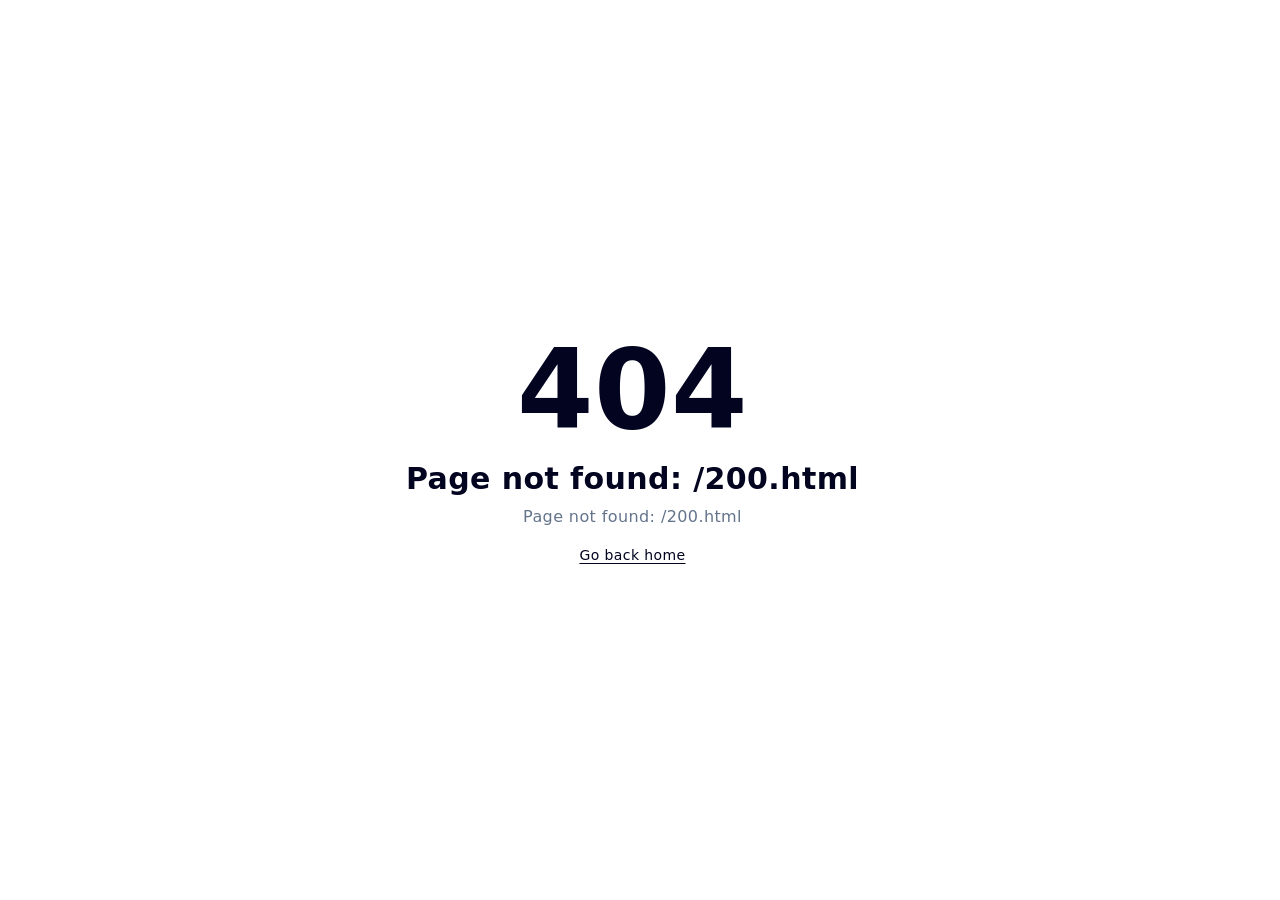
==== 200.html @ 9f957e8a "init" ====
<!DOCTYPE html><html><head><meta charset="utf-8"><meta name="viewport" content="width=device-width, initial-scale=1"><script type="importmap">{"imports":{"#entry":"/_nuxt/DWWv4nrf.js"}}</script><title>InsightReader - 划词即问，即刻理解</title><link rel="stylesheet" href="/_nuxt/entry.cuLPhaO3.css" crossorigin><link rel="modulepreload" as="script" crossorigin href="/_nuxt/DWWv4nrf.js"><link rel="prefetch" as="script" crossorigin href="/_nuxt/DJZEI4eK.js"><link rel="prefetch" as="style" crossorigin href="/_nuxt/error-404.uf7-JO-j.css"><link rel="prefetch" as="script" crossorigin href="/_nuxt/D7Zs7Qw2.js"><link rel="prefetch" as="script" crossorigin href="/_nuxt/C3IiFqp8.js"><link rel="prefetch" as="style" crossorigin href="/_nuxt/error-500.CHLIJhcO.css"><link rel="prefetch" as="script" crossorigin href="/_nuxt/B2OCNB9g.js"><meta name="description" content="最好的阅读辅助工具"><script type="module" src="/_nuxt/DWWv4nrf.js" crossorigin></script><script id="unhead:payload" type="application/json">{"title":"InsightReader - 划词即问，即刻理解"}</script></head><body><div id="__nuxt"></div><div id="teleports"></div><script type="application/json" data-nuxt-data="nuxt-app" data-ssr="false" id="__NUXT_DATA__">[{"prerenderedAt":1,"serverRendered":2},1761038741684,false]</script><script>window.__NUXT__={};window.__NUXT__.config={public:{apiBase:"http://localhost:8886"},app:{baseURL:"/",buildId:"2e8b987e-43d2-4d5a-ba35-67a09da35ffc",buildAssetsDir:"/_nuxt/",cdnURL:""}}</script></body></html>
---- _nuxt/entry.cuLPhaO3.css ----
*,::backdrop,:after,:before{--tw-border-spacing-x:0;--tw-border-spacing-y:0;--tw-translate-x:0;--tw-translate-y:0;--tw-rotate:0;--tw-skew-x:0;--tw-skew-y:0;--tw-scale-x:1;--tw-scale-y:1;--tw-pan-x: ;--tw-pan-y: ;--tw-pinch-zoom: ;--tw-scroll-snap-strictness:proximity;--tw-gradient-from-position: ;--tw-gradient-via-position: ;--tw-gradient-to-position: ;--tw-ordinal: ;--tw-slashed-zero: ;--tw-numeric-figure: ;--tw-numeric-spacing: ;--tw-numeric-fraction: ;--tw-ring-inset: ;--tw-ring-offset-width:0px;--tw-ring-offset-color:#fff;--tw-ring-color:#3b82f680;--tw-ring-offset-shadow:0 0 #0000;--tw-ring-shadow:0 0 #0000;--tw-shadow:0 0 #0000;--tw-shadow-colored:0 0 #0000;--tw-blur: ;--tw-brightness: ;--tw-contrast: ;--tw-grayscale: ;--tw-hue-rotate: ;--tw-invert: ;--tw-saturate: ;--tw-sepia: ;--tw-drop-shadow: ;--tw-backdrop-blur: ;--tw-backdrop-brightness: ;--tw-backdrop-contrast: ;--tw-backdrop-grayscale: ;--tw-backdrop-hue-rotate: ;--tw-backdrop-invert: ;--tw-backdrop-opacity: ;--tw-backdrop-saturate: ;--tw-backdrop-sepia: ;--tw-contain-size: ;--tw-contain-layout: ;--tw-contain-paint: ;--tw-contain-style: }:host,html{line-height:1.5;-webkit-text-size-adjust:100%;font-family:ui-sans-serif,system-ui,sans-serif,Apple Color Emoji,Segoe UI Emoji,Segoe UI Symbol,Noto Color Emoji;font-feature-settings:normal;font-variation-settings:normal;tab-size:4;-webkit-tap-highlight-color:transparent}sub,sup{font-size:75%;line-height:0;position:relative;vertical-align:initial}button,input:where([type=button]),input:where([type=reset]),input:where([type=submit]){-webkit-appearance:button;background-color:initial;background-image:none}progress{vertical-align:initial}.w-fit{width:fit-content}.select-none{-webkit-user-select:none;user-select:none}.select-text{-webkit-user-select:text;user-select:text}.border-amber-200\/50{border-color:#fde68a80}.border-transparent{border-color:#0000}.border-l-transparent{border-left-color:#0000}.border-t-transparent{border-top-color:#0000}.bg-transparent{background-color:initial}.bg-\[radial-gradient\(\#e5e7eb_0\.5px\,transparent_0\.5px\)\]{background-image:radial-gradient(#e5e7eb .5px,#0000 0)}.bg-\[radial-gradient\(\#e5e7eb_1px\,transparent_1px\)\]{background-image:radial-gradient(#e5e7eb 1px,#0000 0)}.from-amber-100{--tw-gradient-from:#fef3c7 var(--tw-gradient-from-position);--tw-gradient-to:#fef3c700 var(--tw-gradient-to-position);--tw-gradient-stops:var(--tw-gradient-from),var(--tw-gradient-to)}.from-amber-400{--tw-gradient-from:#fbbf24 var(--tw-gradient-from-position);--tw-gradient-to:#fbbf2400 var(--tw-gradient-to-position);--tw-gradient-stops:var(--tw-gradient-from),var(--tw-gradient-to)}.from-amber-50\/50{--tw-gradient-from:#fffbeb80 var(--tw-gradient-from-position);--tw-gradient-to:#fffbeb00 var(--tw-gradient-to-position);--tw-gradient-stops:var(--tw-gradient-from),var(--tw-gradient-to)}.from-amber-500{--tw-gradient-from:#f59e0b var(--tw-gradient-from-position);--tw-gradient-to:#f59e0b00 var(--tw-gradient-to-position);--tw-gradient-stops:var(--tw-gradient-from),var(--tw-gradient-to)}.from-amber-600{--tw-gradient-from:#d97706 var(--tw-gradient-from-position);--tw-gradient-to:#d9770600 var(--tw-gradient-to-position);--tw-gradient-stops:var(--tw-gradient-from),var(--tw-gradient-to)}.from-blue-400{--tw-gradient-from:#60a5fa var(--tw-gradient-from-position);--tw-gradient-to:#60a5fa00 var(--tw-gradient-to-position);--tw-gradient-stops:var(--tw-gradient-from),var(--tw-gradient-to)}.from-blue-50{--tw-gradient-from:#eff6ff var(--tw-gradient-from-position);--tw-gradient-to:#eff6ff00 var(--tw-gradient-to-position);--tw-gradient-stops:var(--tw-gradient-from),var(--tw-gradient-to)}.from-blue-500{--tw-gradient-from:#3b82f6 var(--tw-gradient-from-position);--tw-gradient-to:#3b82f600 var(--tw-gradient-to-position);--tw-gradient-stops:var(--tw-gradient-from),var(--tw-gradient-to)}.from-emerald-100{--tw-gradient-from:#d1fae5 var(--tw-gradient-from-position);--tw-gradient-to:#d1fae500 var(--tw-gradient-to-position);--tw-gradient-stops:var(--tw-gradient-from),var(--tw-gradient-to)}.from-emerald-400{--tw-gradient-from:#34d399 var(--tw-gradient-from-position);--tw-gradient-to:#34d39900 var(--tw-gradient-to-position);--tw-gradient-stops:var(--tw-gradient-from),var(--tw-gradient-to)}.from-emerald-50{--tw-gradient-from:#ecfdf5 var(--tw-gradient-from-position);--tw-gradient-to:#ecfdf500 var(--tw-gradient-to-position);--tw-gradient-stops:var(--tw-gradient-from),var(--tw-gradient-to)}.from-emerald-50\/50{--tw-gradient-from:#ecfdf580 var(--tw-gradient-from-position);--tw-gradient-to:#ecfdf500 var(--tw-gradient-to-position);--tw-gradient-stops:var(--tw-gradient-from),var(--tw-gradient-to)}.from-emerald-50\/80{--tw-gradient-from:#ecfdf5cc var(--tw-gradient-from-position);--tw-gradient-to:#ecfdf500 var(--tw-gradient-to-position);--tw-gradient-stops:var(--tw-gradient-from),var(--tw-gradient-to)}.from-emerald-500{--tw-gradient-from:#10b981 var(--tw-gradient-from-position);--tw-gradient-to:#10b98100 var(--tw-gradient-to-position);--tw-gradient-stops:var(--tw-gradient-from),var(--tw-gradient-to)}.from-emerald-600{--tw-gradient-from:#059669 var(--tw-gradient-from-position);--tw-gradient-to:#05966900 var(--tw-gradient-to-position);--tw-gradient-stops:var(--tw-gradient-from),var(--tw-gradient-to)}.from-gray-200{--tw-gradient-from:#e5e7eb var(--tw-gradient-from-position);--tw-gradient-to:#e5e7eb00 var(--tw-gradient-to-position);--tw-gradient-stops:var(--tw-gradient-from),var(--tw-gradient-to)}.from-gray-50{--tw-gradient-from:#f9fafb var(--tw-gradient-from-position);--tw-gradient-to:#f9fafb00 var(--tw-gradient-to-position);--tw-gradient-stops:var(--tw-gradient-from),var(--tw-gradient-to)}.from-gray-900{--tw-gradient-from:#111827 var(--tw-gradient-from-position);--tw-gradient-to:#11182700 var(--tw-gradient-to-position);--tw-gradient-stops:var(--tw-gradient-from),var(--tw-gradient-to)}.from-green-400{--tw-gradient-from:#4ade80 var(--tw-gradient-from-position);--tw-gradient-to:#4ade8000 var(--tw-gradient-to-position);--tw-gradient-stops:var(--tw-gradient-from),var(--tw-gradient-to)}.from-indigo-50\/50{--tw-gradient-from:#eef2ff80 var(--tw-gradient-from-position);--tw-gradient-to:#eef2ff00 var(--tw-gradient-to-position);--tw-gradient-stops:var(--tw-gradient-from),var(--tw-gradient-to)}.from-indigo-500{--tw-gradient-from:#6366f1 var(--tw-gradient-from-position);--tw-gradient-to:#6366f100 var(--tw-gradient-to-position);--tw-gradient-stops:var(--tw-gradient-from),var(--tw-gradient-to)}.from-indigo-600{--tw-gradient-from:#4f46e5 var(--tw-gradient-from-position);--tw-gradient-to:#4f46e500 var(--tw-gradient-to-position);--tw-gradient-stops:var(--tw-gradient-from),var(--tw-gradient-to)}.from-orange-50{--tw-gradient-from:#fff7ed var(--tw-gradient-from-position);--tw-gradient-to:#fff7ed00 var(--tw-gradient-to-position);--tw-gradient-stops:var(--tw-gradient-from),var(--tw-gradient-to)}.from-orange-500{--tw-gradient-from:#f97316 var(--tw-gradient-from-position);--tw-gradient-to:#f9731600 var(--tw-gradient-to-position);--tw-gradient-stops:var(--tw-gradient-from),var(--tw-gradient-to)}.from-purple-100{--tw-gradient-from:#f3e8ff var(--tw-gradient-from-position);--tw-gradient-to:#f3e8ff00 var(--tw-gradient-to-position);--tw-gradient-stops:var(--tw-gradient-from),var(--tw-gradient-to)}.from-purple-50{--tw-gradient-from:#faf5ff var(--tw-gradient-from-position);--tw-gradient-to:#faf5ff00 var(--tw-gradient-to-position);--tw-gradient-stops:var(--tw-gradient-from),var(--tw-gradient-to)}.from-purple-500{--tw-gradient-from:#a855f7 var(--tw-gradient-from-position);--tw-gradient-to:#a855f700 var(--tw-gradient-to-position);--tw-gradient-stops:var(--tw-gradient-from),var(--tw-gradient-to)}.from-purple-600{--tw-gradient-from:#9333ea var(--tw-gradient-from-position);--tw-gradient-to:#9333ea00 var(--tw-gradient-to-position);--tw-gradient-stops:var(--tw-gradient-from),var(--tw-gradient-to)}.from-purple-800{--tw-gradient-from:#6b21a8 var(--tw-gradient-from-position);--tw-gradient-to:#6b21a800 var(--tw-gradient-to-position);--tw-gradient-stops:var(--tw-gradient-from),var(--tw-gradient-to)}.from-rose-50\/50{--tw-gradient-from:#fff1f280 var(--tw-gradient-from-position);--tw-gradient-to:#fff1f200 var(--tw-gradient-to-position);--tw-gradient-stops:var(--tw-gradient-from),var(--tw-gradient-to)}.from-rose-500{--tw-gradient-from:#f43f5e var(--tw-gradient-from-position);--tw-gradient-to:#f43f5e00 var(--tw-gradient-to-position);--tw-gradient-stops:var(--tw-gradient-from),var(--tw-gradient-to)}.from-slate-100{--tw-gradient-from:#f1f5f9 var(--tw-gradient-from-position);--tw-gradient-to:#f1f5f900 var(--tw-gradient-to-position);--tw-gradient-stops:var(--tw-gradient-from),var(--tw-gradient-to)}.from-slate-50{--tw-gradient-from:#f8fafc var(--tw-gradient-from-position);--tw-gradient-to:#f8fafc00 var(--tw-gradient-to-position);--tw-gradient-stops:var(--tw-gradient-from),var(--tw-gradient-to)}.from-slate-50\/30{--tw-gradient-from:#f8fafc4d var(--tw-gradient-from-position);--tw-gradient-to:#f8fafc00 var(--tw-gradient-to-position);--tw-gradient-stops:var(--tw-gradient-from),var(--tw-gradient-to)}.from-slate-50\/50{--tw-gradient-from:#f8fafc80 var(--tw-gradient-from-position);--tw-gradient-to:#f8fafc00 var(--tw-gradient-to-position);--tw-gradient-stops:var(--tw-gradient-from),var(--tw-gradient-to)}.from-slate-500{--tw-gradient-from:#64748b var(--tw-gradient-from-position);--tw-gradient-to:#64748b00 var(--tw-gradient-to-position);--tw-gradient-stops:var(--tw-gradient-from),var(--tw-gradient-to)}.from-slate-600{--tw-gradient-from:#475569 var(--tw-gradient-from-position);--tw-gradient-to:#47556900 var(--tw-gradient-to-position);--tw-gradient-stops:var(--tw-gradient-from),var(--tw-gradient-to)}.from-slate-800{--tw-gradient-from:#1e293b var(--tw-gradient-from-position);--tw-gradient-to:#1e293b00 var(--tw-gradient-to-position);--tw-gradient-stops:var(--tw-gradient-from),var(--tw-gradient-to)}.from-teal-50{--tw-gradient-from:#f0fdfa var(--tw-gradient-from-position);--tw-gradient-to:#f0fdfa00 var(--tw-gradient-to-position);--tw-gradient-stops:var(--tw-gradient-from),var(--tw-gradient-to)}.from-teal-50\/50{--tw-gradient-from:#f0fdfa80 var(--tw-gradient-from-position);--tw-gradient-to:#f0fdfa00 var(--tw-gradient-to-position);--tw-gradient-stops:var(--tw-gradient-from),var(--tw-gradient-to)}.from-teal-500{--tw-gradient-from:#14b8a6 var(--tw-gradient-from-position);--tw-gradient-to:#14b8a600 var(--tw-gradient-to-position);--tw-gradient-stops:var(--tw-gradient-from),var(--tw-gradient-to)}.from-transparent{--tw-gradient-from:#0000 var(--tw-gradient-from-position);--tw-gradient-to:#0000 var(--tw-gradient-to-position);--tw-gradient-stops:var(--tw-gradient-from),var(--tw-gradient-to)}.from-violet-100{--tw-gradient-from:#ede9fe var(--tw-gradient-from-position);--tw-gradient-to:#ede9fe00 var(--tw-gradient-to-position);--tw-gradient-stops:var(--tw-gradient-from),var(--tw-gradient-to)}.from-violet-500{--tw-gradient-from:#8b5cf6 var(--tw-gradient-from-position);--tw-gradient-to:#8b5cf600 var(--tw-gradient-to-position);--tw-gradient-stops:var(--tw-gradient-from),var(--tw-gradient-to)}.from-violet-500\/80{--tw-gradient-from:#8b5cf6cc var(--tw-gradient-from-position);--tw-gradient-to:#8b5cf600 var(--tw-gradient-to-position);--tw-gradient-stops:var(--tw-gradient-from),var(--tw-gradient-to)}.from-violet-600{--tw-gradient-from:#7c3aed var(--tw-gradient-from-position);--tw-gradient-to:#7c3aed00 var(--tw-gradient-to-position);--tw-gradient-stops:var(--tw-gradient-from),var(--tw-gradient-to)}.from-white{--tw-gradient-from:#fff var(--tw-gradient-from-position);--tw-gradient-to:#fff0 var(--tw-gradient-to-position);--tw-gradient-stops:var(--tw-gradient-from),var(--tw-gradient-to)}.from-yellow-500{--tw-gradient-from:#eab308 var(--tw-gradient-from-position);--tw-gradient-to:#eab30800 var(--tw-gradient-to-position);--tw-gradient-stops:var(--tw-gradient-from),var(--tw-gradient-to)}.via-gray-200{--tw-gradient-to:#e5e7eb00 var(--tw-gradient-to-position);--tw-gradient-stops:var(--tw-gradient-from),#e5e7eb var(--tw-gradient-via-position),var(--tw-gradient-to)}.via-gray-800{--tw-gradient-to:#1f293700 var(--tw-gradient-to-position);--tw-gradient-stops:var(--tw-gradient-from),#1f2937 var(--tw-gradient-via-position),var(--tw-gradient-to)}.via-slate-50\/30{--tw-gradient-to:#f8fafc00 var(--tw-gradient-to-position);--tw-gradient-stops:var(--tw-gradient-from),#f8fafc4d var(--tw-gradient-via-position),var(--tw-gradient-to)}.via-slate-700{--tw-gradient-to:#33415500 var(--tw-gradient-to-position);--tw-gradient-stops:var(--tw-gradient-from),#334155 var(--tw-gradient-via-position),var(--tw-gradient-to)}.via-teal-50{--tw-gradient-to:#f0fdfa00 var(--tw-gradient-to-position);--tw-gradient-stops:var(--tw-gradient-from),#f0fdfa var(--tw-gradient-via-position),var(--tw-gradient-to)}.via-teal-600{--tw-gradient-to:#0d948800 var(--tw-gradient-to-position);--tw-gradient-stops:var(--tw-gradient-from),#0d9488 var(--tw-gradient-via-position),var(--tw-gradient-to)}.via-violet-700{--tw-gradient-to:#6d28d900 var(--tw-gradient-to-position);--tw-gradient-stops:var(--tw-gradient-from),#6d28d9 var(--tw-gradient-via-position),var(--tw-gradient-to)}.via-white{--tw-gradient-to:#fff0 var(--tw-gradient-to-position);--tw-gradient-stops:var(--tw-gradient-from),#fff var(--tw-gradient-via-position),var(--tw-gradient-to)}.via-white\/20{--tw-gradient-to:#fff0 var(--tw-gradient-to-position);--tw-gradient-stops:var(--tw-gradient-from),#fff3 var(--tw-gradient-via-position),var(--tw-gradient-to)}.to-blue-50\/50{--tw-gradient-to:#eff6ff80 var(--tw-gradient-to-position)}.to-cyan-50\/50{--tw-gradient-to:#ecfeff80 var(--tw-gradient-to-position)}.to-green-50\/50{--tw-gradient-to:#f0fdf480 var(--tw-gradient-to-position)}.to-orange-50\/50{--tw-gradient-to:#fff7ed80 var(--tw-gradient-to-position)}.to-pink-50\/50{--tw-gradient-to:#fdf2f880 var(--tw-gradient-to-position)}.to-purple-600\/80{--tw-gradient-to:#9333eacc var(--tw-gradient-to-position)}.to-teal-50\/50{--tw-gradient-to:#f0fdfa80 var(--tw-gradient-to-position)}.to-teal-50\/80{--tw-gradient-to:#f0fdfacc var(--tw-gradient-to-position)}.to-transparent{--tw-gradient-to:#0000 var(--tw-gradient-to-position)}.to-zinc-50\/30{--tw-gradient-to:#fafafa4d var(--tw-gradient-to-position)}.to-zinc-50\/50{--tw-gradient-to:#fafafa80 var(--tw-gradient-to-position)}.object-cover{object-fit:cover}.text-transparent{color:#0000}.shadow-2xl{--tw-shadow:0 25px 50px -12px #00000040;--tw-shadow-colored:0 25px 50px -12px var(--tw-shadow-color)}.shadow-lg{--tw-shadow:0 10px 15px -3px #0000001a,0 4px 6px -4px #0000001a;--tw-shadow-colored:0 10px 15px -3px var(--tw-shadow-color),0 4px 6px -4px var(--tw-shadow-color)}.shadow-md{--tw-shadow:0 4px 6px -1px #0000001a,0 2px 4px -2px #0000001a;--tw-shadow-colored:0 4px 6px -1px var(--tw-shadow-color),0 2px 4px -2px var(--tw-shadow-color)}.shadow-sm{--tw-shadow:0 1px 2px 0 #0000000d;--tw-shadow-colored:0 1px 2px 0 var(--tw-shadow-color)}.shadow-emerald-500\/25{--tw-shadow-color:#10b98140;--tw-shadow:var(--tw-shadow-colored)}.shadow-emerald-500\/50{--tw-shadow-color:#10b98180;--tw-shadow:var(--tw-shadow-colored)}.shadow-gray-200\/50{--tw-shadow-color:#e5e7eb80;--tw-shadow:var(--tw-shadow-colored)}.outline-none{outline:2px solid #0000;outline-offset:2px}.file\:bg-transparent::file-selector-button{background-color:initial}.hover\:from-blue-600:hover{--tw-gradient-from:#2563eb var(--tw-gradient-from-position);--tw-gradient-to:#2563eb00 var(--tw-gradient-to-position);--tw-gradient-stops:var(--tw-gradient-from),var(--tw-gradient-to)}.hover\:from-emerald-50:hover{--tw-gradient-from:#ecfdf5 var(--tw-gradient-from-position);--tw-gradient-to:#ecfdf500 var(--tw-gradient-to-position);--tw-gradient-stops:var(--tw-gradient-from),var(--tw-gradient-to)}.hover\:from-emerald-600:hover{--tw-gradient-from:#059669 var(--tw-gradient-from-position);--tw-gradient-to:#05966900 var(--tw-gradient-to-position);--tw-gradient-stops:var(--tw-gradient-from),var(--tw-gradient-to)}.hover\:from-emerald-700:hover{--tw-gradient-from:#047857 var(--tw-gradient-from-position);--tw-gradient-to:#04785700 var(--tw-gradient-to-position);--tw-gradient-stops:var(--tw-gradient-from),var(--tw-gradient-to)}.hover\:from-orange-600:hover{--tw-gradient-from:#ea580c var(--tw-gradient-from-position);--tw-gradient-to:#ea580c00 var(--tw-gradient-to-position);--tw-gradient-stops:var(--tw-gradient-from),var(--tw-gradient-to)}.hover\:from-purple-700:hover{--tw-gradient-from:#7e22ce var(--tw-gradient-from-position);--tw-gradient-to:#7e22ce00 var(--tw-gradient-to-position);--tw-gradient-stops:var(--tw-gradient-from),var(--tw-gradient-to)}.hover\:from-slate-50:hover{--tw-gradient-from:#f8fafc var(--tw-gradient-from-position);--tw-gradient-to:#f8fafc00 var(--tw-gradient-to-position);--tw-gradient-stops:var(--tw-gradient-from),var(--tw-gradient-to)}.hover\:from-violet-600:hover{--tw-gradient-from:#7c3aed var(--tw-gradient-from-position);--tw-gradient-to:#7c3aed00 var(--tw-gradient-to-position);--tw-gradient-stops:var(--tw-gradient-from),var(--tw-gradient-to)}.hover\:shadow-lg:hover{--tw-shadow:0 10px 15px -3px #0000001a,0 4px 6px -4px #0000001a;--tw-shadow-colored:0 10px 15px -3px var(--tw-shadow-color),0 4px 6px -4px var(--tw-shadow-color)}.hover\:shadow-md:hover{--tw-shadow:0 4px 6px -1px #0000001a,0 2px 4px -2px #0000001a;--tw-shadow-colored:0 4px 6px -1px var(--tw-shadow-color),0 2px 4px -2px var(--tw-shadow-color)}.hover\:shadow-sm:hover{--tw-shadow:0 1px 2px 0 #0000000d;--tw-shadow-colored:0 1px 2px 0 var(--tw-shadow-color)}.hover\:shadow-xl:hover{--tw-shadow:0 20px 25px -5px #0000001a,0 8px 10px -6px #0000001a;--tw-shadow-colored:0 20px 25px -5px var(--tw-shadow-color),0 8px 10px -6px var(--tw-shadow-color)}.hover\:shadow-emerald-500\/30:hover{--tw-shadow-color:#10b9814d;--tw-shadow:var(--tw-shadow-colored)}.hover\:shadow-gray-200\/50:hover{--tw-shadow-color:#e5e7eb80;--tw-shadow:var(--tw-shadow-colored)}.focus\:outline-none:focus{outline:2px solid #0000;outline-offset:2px}.focus-visible\:outline-none:focus-visible{outline:2px solid #0000;outline-offset:2px}.focus-visible\:ring-2:focus-visible{--tw-ring-offset-shadow:var(--tw-ring-inset) 0 0 0 var(--tw-ring-offset-width) var(--tw-ring-offset-color);--tw-ring-shadow:var(--tw-ring-inset) 0 0 0 calc(2px + var(--tw-ring-offset-width)) var(--tw-ring-color)}.focus-visible\:ring-2:focus-visible,.focus-visible\:ring-\[3px\]:focus-visible{box-shadow:var(--tw-ring-offset-shadow),var(--tw-ring-shadow),var(--tw-shadow,0 0 #0000)}.focus-visible\:ring-\[3px\]:focus-visible{--tw-ring-offset-shadow:var(--tw-ring-inset) 0 0 0 var(--tw-ring-offset-width) var(--tw-ring-offset-color);--tw-ring-shadow:var(--tw-ring-inset) 0 0 0 calc(3px + var(--tw-ring-offset-width)) var(--tw-ring-color)}.disabled\:from-gray-300:disabled{--tw-gradient-from:#d1d5db var(--tw-gradient-from-position);--tw-gradient-to:#d1d5db00 var(--tw-gradient-to-position);--tw-gradient-stops:var(--tw-gradient-from),var(--tw-gradient-to)}.group:hover .group-hover\:shadow-lg{--tw-shadow:0 10px 15px -3px #0000001a,0 4px 6px -4px #0000001a;--tw-shadow-colored:0 10px 15px -3px var(--tw-shadow-color),0 4px 6px -4px var(--tw-shadow-color);box-shadow:var(--tw-ring-offset-shadow,0 0 #0000),var(--tw-ring-shadow,0 0 #0000),var(--tw-shadow)}.peer:focus~.peer-focus\:outline-none{outline:2px solid #0000;outline-offset:2px}@media(min-width:640px){.sm\:block{display:block}.sm\:w-\[540px\]{width:540px}.sm\:max-w-lg{max-width:32rem}.sm\:max-w-sm{max-width:24rem}.sm\:grid-cols-3{grid-template-columns:repeat(3,minmax(0,1fr))}.sm\:flex-row{flex-direction:row}.sm\:justify-end{justify-content:flex-end}.sm\:gap-x-2{column-gap:.5rem}.sm\:rounded-lg{border-radius:var(--radius)}.sm\:pr-2\.5{padding-right:.625rem}.sm\:text-left{text-align:left}}@font-face{font-display:swap;font-family:TsangerJinKai03;font-style:normal;font-weight:400;src:url(../仓耳今楷01-W04.ttf) format("truetype")}*,:after,:before{--tw-border-spacing-x:0;--tw-border-spacing-y:0;--tw-translate-x:0;--tw-translate-y:0;--tw-rotate:0;--tw-skew-x:0;--tw-skew-y:0;--tw-scale-x:1;--tw-scale-y:1;--tw-pan-x: ;--tw-pan-y: ;--tw-pinch-zoom: ;--tw-scroll-snap-strictness:proximity;--tw-gradient-from-position: ;--tw-gradient-via-position: ;--tw-gradient-to-position: ;--tw-ordinal: ;--tw-slashed-zero: ;--tw-numeric-figure: ;--tw-numeric-spacing: ;--tw-numeric-fraction: ;--tw-ring-inset: ;--tw-ring-offset-width:0px;--tw-ring-offset-color:#fff;--tw-ring-color:rgba(59,130,246,.5);--tw-ring-offset-shadow:0 0 #0000;--tw-ring-shadow:0 0 #0000;--tw-shadow:0 0 #0000;--tw-shadow-colored:0 0 #0000;--tw-blur: ;--tw-brightness: ;--tw-contrast: ;--tw-grayscale: ;--tw-hue-rotate: ;--tw-invert: ;--tw-saturate: ;--tw-sepia: ;--tw-drop-shadow: ;--tw-backdrop-blur: ;--tw-backdrop-brightness: ;--tw-backdrop-contrast: ;--tw-backdrop-grayscale: ;--tw-backdrop-hue-rotate: ;--tw-backdrop-invert: ;--tw-backdrop-opacity: ;--tw-backdrop-saturate: ;--tw-backdrop-sepia: ;--tw-contain-size: ;--tw-contain-layout: ;--tw-contain-paint: ;--tw-contain-style: }::backdrop{--tw-border-spacing-x:0;--tw-border-spacing-y:0;--tw-translate-x:0;--tw-translate-y:0;--tw-rotate:0;--tw-skew-x:0;--tw-skew-y:0;--tw-scale-x:1;--tw-scale-y:1;--tw-pan-x: ;--tw-pan-y: ;--tw-pinch-zoom: ;--tw-scroll-snap-strictness:proximity;--tw-gradient-from-position: ;--tw-gradient-via-position: ;--tw-gradient-to-position: ;--tw-ordinal: ;--tw-slashed-zero: ;--tw-numeric-figure: ;--tw-numeric-spacing: ;--tw-numeric-fraction: ;--tw-ring-inset: ;--tw-ring-offset-width:0px;--tw-ring-offset-color:#fff;--tw-ring-color:rgba(59,130,246,.5);--tw-ring-offset-shadow:0 0 #0000;--tw-ring-shadow:0 0 #0000;--tw-shadow:0 0 #0000;--tw-shadow-colored:0 0 #0000;--tw-blur: ;--tw-brightness: ;--tw-contrast: ;--tw-grayscale: ;--tw-hue-rotate: ;--tw-invert: ;--tw-saturate: ;--tw-sepia: ;--tw-drop-shadow: ;--tw-backdrop-blur: ;--tw-backdrop-brightness: ;--tw-backdrop-contrast: ;--tw-backdrop-grayscale: ;--tw-backdrop-hue-rotate: ;--tw-backdrop-invert: ;--tw-backdrop-opacity: ;--tw-backdrop-saturate: ;--tw-backdrop-sepia: ;--tw-contain-size: ;--tw-contain-layout: ;--tw-contain-paint: ;--tw-contain-style: }/*! tailwindcss v3.4.18 | MIT License | https://tailwindcss.com*/*,:after,:before{border:0 solid #e5e7eb;box-sizing:border-box}:after,:before{--tw-content:""}:host,html{line-height:1.5;-webkit-text-size-adjust:100%;font-family:ui-sans-serif,system-ui,sans-serif,Apple Color Emoji,Segoe UI Emoji,Segoe UI Symbol,Noto Color Emoji;font-feature-settings:normal;font-variation-settings:normal;-moz-tab-size:4;-o-tab-size:4;tab-size:4;-webkit-tap-highlight-color:transparent}body{line-height:inherit;margin:0}hr{border-top-width:1px;color:inherit;height:0}abbr:where([title]){-webkit-text-decoration:underline dotted;text-decoration:underline dotted}h1,h2,h3,h4,h5,h6{font-size:inherit;font-weight:inherit}a{color:inherit;text-decoration:inherit}b,strong{font-weight:bolder}code,kbd,pre,samp{font-family:ui-monospace,SFMono-Regular,Menlo,Monaco,Consolas,Liberation Mono,Courier New,monospace;font-feature-settings:normal;font-size:1em;font-variation-settings:normal}small{font-size:80%}sub,sup{font-size:75%;line-height:0;position:relative;vertical-align:baseline}sub{bottom:-.25em}sup{top:-.5em}table{border-collapse:collapse;border-color:inherit;text-indent:0}button,input,optgroup,select,textarea{color:inherit;font-family:inherit;font-feature-settings:inherit;font-size:100%;font-variation-settings:inherit;font-weight:inherit;letter-spacing:inherit;line-height:inherit;margin:0;padding:0}button,select{text-transform:none}button,input:where([type=button]),input:where([type=reset]),input:where([type=submit]){-webkit-appearance:button;background-color:transparent;background-image:none}:-moz-focusring{outline:auto}:-moz-ui-invalid{box-shadow:none}progress{vertical-align:baseline}::-webkit-inner-spin-button,::-webkit-outer-spin-button{height:auto}[type=search]{-webkit-appearance:textfield;outline-offset:-2px}::-webkit-search-decoration{-webkit-appearance:none}::-webkit-file-upload-button{-webkit-appearance:button;font:inherit}summary{display:list-item}blockquote,dd,dl,figure,h1,h2,h3,h4,h5,h6,hr,p,pre{margin:0}fieldset{margin:0}fieldset,legend{padding:0}menu,ol,ul{list-style:none;margin:0;padding:0}dialog{padding:0}textarea{resize:vertical}input::-moz-placeholder,textarea::-moz-placeholder{color:#9ca3af;opacity:1}input::placeholder,textarea::placeholder{color:#9ca3af;opacity:1}[role=button],button{cursor:pointer}:disabled{cursor:default}audio,canvas,embed,iframe,img,object,svg,video{display:block;vertical-align:middle}img,video{height:auto;max-width:100%}[hidden]:where(:not([hidden=until-found])){display:none}:root{--background:0 0% 100%;--foreground:222.2 84% 4.9%;--card:0 0% 100%;--card-foreground:222.2 84% 4.9%;--popover:0 0% 100%;--popover-foreground:222.2 84% 4.9%;--primary:217.2 91.2% 59.8%;--primary-foreground:222.2 47.4% 11.2%;--secondary:210 40% 96.1%;--secondary-foreground:222.2 47.4% 11.2%;--muted:210 40% 96.1%;--muted-foreground:215.4 16.3% 46.9%;--accent:210 40% 96.1%;--accent-foreground:222.2 47.4% 11.2%;--destructive:0 84.2% 60.2%;--destructive-foreground:210 40% 98%;--border:214.3 31.8% 91.4%;--input:214.3 31.8% 91.4%;--ring:217.2 91.2% 59.8%;--radius:.75rem}*{border-color:hsl(var(--border));outline-color:hsl(var(--ring)/.5)}html{scroll-behavior:smooth;scrollbar-gutter:stable}body{background-color:hsl(var(--background));color:hsl(var(--foreground));-webkit-font-smoothing:antialiased;-moz-osx-font-smoothing:grayscale;font-family:Inter,system-ui,-apple-system,sans-serif;font-feature-settings:"cv11","ss01";font-variation-settings:"opsz" 32}:focus{outline:2px solid transparent;outline-offset:2px}:focus-visible{border-radius:calc(var(--radius) - 4px);--tw-ring-offset-shadow:var(--tw-ring-inset) 0 0 0 var(--tw-ring-offset-width) var(--tw-ring-offset-color);--tw-ring-shadow:var(--tw-ring-inset) 0 0 0 calc(2px + var(--tw-ring-offset-width)) var(--tw-ring-color);box-shadow:var(--tw-ring-offset-shadow),var(--tw-ring-shadow),var(--tw-shadow,0 0 #0000);--tw-ring-color:hsl(var(--primary));--tw-ring-offset-width:2px;--tw-ring-offset-color:hsl(var(--background))}::-moz-selection{background-color:hsl(var(--primary)/.2);color:hsl(var(--primary))}::selection{background-color:hsl(var(--primary)/.2);color:hsl(var(--primary))}*{animation-duration:.2s;transition-duration:.2s;transition-property:color,background-color,border-color,text-decoration-color,fill,stroke;transition-timing-function:cubic-bezier(.4,0,.2,1)}.container{margin-left:auto;margin-right:auto;padding-left:2rem;padding-right:2rem;width:100%}@media(min-width:1400px){.container{max-width:1400px}}.sr-only{height:1px;margin:-1px;overflow:hidden;padding:0;position:absolute;width:1px;clip:rect(0,0,0,0);border-width:0;white-space:nowrap}.pointer-events-none{pointer-events:none}.pointer-events-auto{pointer-events:auto}.collapse{visibility:collapse}.fixed{position:fixed}.absolute{position:absolute}.relative{position:relative}.sticky{position:sticky}.-inset-0\.5{inset:-.125rem}.-inset-4{inset:-1rem}.inset-0{inset:0}.inset-x-0{left:0;right:0}.inset-y-0{bottom:0;top:0}.-bottom-2{bottom:-.5rem}.-bottom-40{bottom:-10rem}.-left-40{left:-10rem}.-right-1{right:-.25rem}.-right-40{right:-10rem}.-top-1{top:-.25rem}.-top-2{top:-.5rem}.-top-40{top:-10rem}.bottom-0{bottom:0}.bottom-20{bottom:5rem}.bottom-24{bottom:6rem}.bottom-4{bottom:1rem}.bottom-40{bottom:10rem}.bottom-6{bottom:1.5rem}.left-0{left:0}.left-1{left:.25rem}.left-1\/2{left:50%}.left-1\/4{left:25%}.left-2{left:.5rem}.left-3{left:.75rem}.left-4{left:1rem}.left-\[0\.6875rem\]{left:.6875rem}.left-\[50\%\]{left:50%}.right-0{right:0}.right-1\/3{right:33.333333%}.right-1\/4{right:25%}.right-2{right:.5rem}.right-24{right:6rem}.right-4{right:1rem}.right-6{right:1.5rem}.right-8{right:2rem}.top-0{top:0}.top-1{top:.25rem}.top-1\/2{top:50%}.top-1\/3{top:33.333333%}.top-2{top:.5rem}.top-3{top:.75rem}.top-4{top:1rem}.top-\[50\%\]{top:50%}.z-0{z-index:0}.z-10{z-index:10}.z-30{z-index:30}.z-40{z-index:40}.z-50{z-index:50}.col-start-2{grid-column-start:2}.row-span-2{grid-row:span 2/span 2}.row-start-1{grid-row-start:1}.m-4{margin:1rem}.-mx-1{margin-left:-.25rem;margin-right:-.25rem}.mx-auto{margin-left:auto;margin-right:auto}.my-1{margin-bottom:.25rem;margin-top:.25rem}.my-8{margin-bottom:2rem;margin-top:2rem}.-mt-1{margin-top:-.25rem}.mb-1{margin-bottom:.25rem}.mb-1\.5{margin-bottom:.375rem}.mb-16{margin-bottom:4rem}.mb-2{margin-bottom:.5rem}.mb-3{margin-bottom:.75rem}.mb-4{margin-bottom:1rem}.mb-6{margin-bottom:1.5rem}.mb-8{margin-bottom:2rem}.ml-1{margin-left:.25rem}.ml-1\.5{margin-left:.375rem}.ml-3{margin-left:.75rem}.ml-4{margin-left:1rem}.ml-auto{margin-left:auto}.mr-1{margin-right:.25rem}.mr-2{margin-right:.5rem}.mr-3{margin-right:.75rem}.mt-0\.5{margin-top:.125rem}.mt-1{margin-top:.25rem}.mt-1\.5{margin-top:.375rem}.mt-10{margin-top:2.5rem}.mt-2{margin-top:.5rem}.mt-20{margin-top:5rem}.mt-3{margin-top:.75rem}.mt-4{margin-top:1rem}.mt-6{margin-top:1.5rem}.mt-8{margin-top:2rem}.line-clamp-2{-webkit-line-clamp:2}.line-clamp-2,.line-clamp-3{display:-webkit-box;overflow:hidden;-webkit-box-orient:vertical}.line-clamp-3{-webkit-line-clamp:3}.block{display:block}.inline-block{display:inline-block}.flex{display:flex}.inline-flex{display:inline-flex}.table{display:table}.grid{display:grid}.hidden{display:none}.aspect-square{aspect-ratio:1/1}.size-3\.5{height:.875rem;width:.875rem}.size-4{height:1rem;width:1rem}.size-9{height:2.25rem;width:2.25rem}.h-1{height:.25rem}.h-1\.5{height:.375rem}.h-10{height:2.5rem}.h-12{height:3rem}.h-14{height:3.5rem}.h-16{height:4rem}.h-2{height:.5rem}.h-2\.5{height:.625rem}.h-20{height:5rem}.h-24{height:6rem}.h-3{height:.75rem}.h-3\.5{height:.875rem}.h-32{height:8rem}.h-4{height:1rem}.h-5{height:1.25rem}.h-6{height:1.5rem}.h-64{height:16rem}.h-7{height:1.75rem}.h-8{height:2rem}.h-80{height:20rem}.h-9{height:2.25rem}.h-96{height:24rem}.h-\[400px\]{height:400px}.h-\[calc\(100vh-64px\)\]{height:calc(100vh - 64px)}.h-\[var\(--reka-select-trigger-height\)\]{height:var(--reka-select-trigger-height)}.h-full{height:100%}.h-px{height:1px}.h-screen{height:100vh}.max-h-0{max-height:0}.max-h-\[80vh\]{max-height:80vh}.max-h-\[90vh\]{max-height:90vh}.max-h-\[calc\(80vh-100px\)\]{max-height:calc(80vh - 100px)}.max-h-screen{max-height:100vh}.min-h-20{min-height:5rem}.min-h-\[120px\]{min-height:120px}.min-h-\[320px\]{min-height:320px}.min-h-screen{min-height:100vh}.w-0\.5{width:.125rem}.w-1\.5{width:.375rem}.w-10{width:2.5rem}.w-11{width:2.75rem}.w-12{width:3rem}.w-14{width:3.5rem}.w-16{width:4rem}.w-2{width:.5rem}.w-2\.5{width:.625rem}.w-20{width:5rem}.w-24{width:6rem}.w-3{width:.75rem}.w-3\.5{width:.875rem}.w-3\/4{width:75%}.w-32{width:8rem}.w-4{width:1rem}.w-5{width:1.25rem}.w-6{width:1.5rem}.w-64{width:16rem}.w-7{width:1.75rem}.w-8{width:2rem}.w-80{width:20rem}.w-9{width:2.25rem}.w-96{width:24rem}.w-\[500px\]{width:500px}.w-\[580px\]{width:580px}.w-fit{width:-moz-fit-content;width:fit-content}.w-full{width:100%}.w-px{width:1px}.min-w-0{min-width:0}.min-w-32,.min-w-\[8rem\]{min-width:8rem}.min-w-\[var\(--reka-select-trigger-width\)\]{min-width:var(--reka-select-trigger-width)}.max-w-2xl{max-width:42rem}.max-w-3xl{max-width:48rem}.max-w-5xl{max-width:64rem}.max-w-6xl{max-width:72rem}.max-w-7xl{max-width:80rem}.max-w-\[calc\(100\%-2rem\)\]{max-width:calc(100% - 2rem)}.max-w-lg{max-width:32rem}.max-w-md{max-width:28rem}.max-w-none{max-width:none}.flex-1{flex:1 1 0%}.flex-shrink-0,.shrink-0{flex-shrink:0}.grow{flex-grow:1}.caption-bottom{caption-side:bottom}.border-collapse{border-collapse:collapse}.-translate-x-1\/2{--tw-translate-x:-50%}.-translate-x-1\/2,.-translate-x-2{transform:translate(var(--tw-translate-x),var(--tw-translate-y)) rotate(var(--tw-rotate)) skew(var(--tw-skew-x)) skewY(var(--tw-skew-y)) scaleX(var(--tw-scale-x)) scaleY(var(--tw-scale-y))}.-translate-x-2{--tw-translate-x:-.5rem}.-translate-y-1\/2{--tw-translate-y:-50%}.-translate-y-1\/2,.-translate-y-2{transform:translate(var(--tw-translate-x),var(--tw-translate-y)) rotate(var(--tw-rotate)) skew(var(--tw-skew-x)) skewY(var(--tw-skew-y)) scaleX(var(--tw-scale-x)) scaleY(var(--tw-scale-y))}.-translate-y-2{--tw-translate-y:-.5rem}.-translate-y-4{--tw-translate-y:-1rem}.-translate-y-4,.translate-x-0{transform:translate(var(--tw-translate-x),var(--tw-translate-y)) rotate(var(--tw-rotate)) skew(var(--tw-skew-x)) skewY(var(--tw-skew-y)) scaleX(var(--tw-scale-x)) scaleY(var(--tw-scale-y))}.translate-x-0{--tw-translate-x:0px}.translate-x-0\.5{--tw-translate-x:.125rem}.translate-x-0\.5,.translate-x-5{transform:translate(var(--tw-translate-x),var(--tw-translate-y)) rotate(var(--tw-rotate)) skew(var(--tw-skew-x)) skewY(var(--tw-skew-y)) scaleX(var(--tw-scale-x)) scaleY(var(--tw-scale-y))}.translate-x-5{--tw-translate-x:1.25rem}.translate-x-8{--tw-translate-x:2rem}.translate-x-8,.translate-x-\[-200\%\]{transform:translate(var(--tw-translate-x),var(--tw-translate-y)) rotate(var(--tw-rotate)) skew(var(--tw-skew-x)) skewY(var(--tw-skew-y)) scaleX(var(--tw-scale-x)) scaleY(var(--tw-scale-y))}.translate-x-\[-200\%\]{--tw-translate-x:-200%}.translate-x-\[-50\%\]{--tw-translate-x:-50%}.translate-x-\[-50\%\],.translate-x-full{transform:translate(var(--tw-translate-x),var(--tw-translate-y)) rotate(var(--tw-rotate)) skew(var(--tw-skew-x)) skewY(var(--tw-skew-y)) scaleX(var(--tw-scale-x)) scaleY(var(--tw-scale-y))}.translate-x-full{--tw-translate-x:100%}.translate-y-0{--tw-translate-y:0px}.translate-y-0,.translate-y-1{transform:translate(var(--tw-translate-x),var(--tw-translate-y)) rotate(var(--tw-rotate)) skew(var(--tw-skew-x)) skewY(var(--tw-skew-y)) scaleX(var(--tw-scale-x)) scaleY(var(--tw-scale-y))}.translate-y-1{--tw-translate-y:.25rem}.translate-y-2{--tw-translate-y:.5rem}.translate-y-2,.translate-y-4{transform:translate(var(--tw-translate-x),var(--tw-translate-y)) rotate(var(--tw-rotate)) skew(var(--tw-skew-x)) skewY(var(--tw-skew-y)) scaleX(var(--tw-scale-x)) scaleY(var(--tw-scale-y))}.translate-y-4{--tw-translate-y:1rem}.translate-y-\[-50\%\]{--tw-translate-y:-50%}.rotate-180,.translate-y-\[-50\%\]{transform:translate(var(--tw-translate-x),var(--tw-translate-y)) rotate(var(--tw-rotate)) skew(var(--tw-skew-x)) skewY(var(--tw-skew-y)) scaleX(var(--tw-scale-x)) scaleY(var(--tw-scale-y))}.rotate-180{--tw-rotate:180deg}.rotate-45{--tw-rotate:45deg}.rotate-45,.rotate-90{transform:translate(var(--tw-translate-x),var(--tw-translate-y)) rotate(var(--tw-rotate)) skew(var(--tw-skew-x)) skewY(var(--tw-skew-y)) scaleX(var(--tw-scale-x)) scaleY(var(--tw-scale-y))}.rotate-90{--tw-rotate:90deg}.scale-100{--tw-scale-x:1;--tw-scale-y:1}.scale-100,.scale-90{transform:translate(var(--tw-translate-x),var(--tw-translate-y)) rotate(var(--tw-rotate)) skew(var(--tw-skew-x)) skewY(var(--tw-skew-y)) scaleX(var(--tw-scale-x)) scaleY(var(--tw-scale-y))}.scale-90{--tw-scale-x:.9;--tw-scale-y:.9}.scale-95{--tw-scale-x:.95;--tw-scale-y:.95}.scale-95,.transform{transform:translate(var(--tw-translate-x),var(--tw-translate-y)) rotate(var(--tw-rotate)) skew(var(--tw-skew-x)) skewY(var(--tw-skew-y)) scaleX(var(--tw-scale-x)) scaleY(var(--tw-scale-y))}@keyframes ping{75%,to{opacity:0;transform:scale(2)}}.animate-ping{animation:ping 1s cubic-bezier(0,0,.2,1) infinite}@keyframes pulse{50%{opacity:.5}}.animate-pulse{animation:pulse 2s cubic-bezier(.4,0,.6,1) infinite}@keyframes spin{to{transform:rotate(1turn)}}.animate-spin{animation:spin 1s linear infinite}.cursor-default{cursor:default}.cursor-not-allowed{cursor:not-allowed}.cursor-pointer{cursor:pointer}.touch-none{touch-action:none}.select-none{-webkit-user-select:none;-moz-user-select:none;user-select:none}.select-text{-webkit-user-select:text;-moz-user-select:text;user-select:text}.resize-none{resize:none}.scroll-my-1{scroll-margin-bottom:.25rem;scroll-margin-top:.25rem}.auto-rows-min{grid-auto-rows:min-content}.grid-cols-1{grid-template-columns:repeat(1,minmax(0,1fr))}.grid-cols-2{grid-template-columns:repeat(2,minmax(0,1fr))}.grid-cols-3{grid-template-columns:repeat(3,minmax(0,1fr))}.grid-cols-4{grid-template-columns:repeat(4,minmax(0,1fr))}.grid-rows-\[auto_auto\]{grid-template-rows:auto auto}.flex-row{flex-direction:row}.flex-col{flex-direction:column}.flex-col-reverse{flex-direction:column-reverse}.flex-wrap{flex-wrap:wrap}.place-items-center{place-items:center}.items-start{align-items:flex-start}.items-end{align-items:flex-end}.items-center{align-items:center}.justify-end{justify-content:flex-end}.justify-center{justify-content:center}.justify-between{justify-content:space-between}.justify-around{justify-content:space-around}.gap-0\.5{gap:.125rem}.gap-1{gap:.25rem}.gap-1\.5{gap:.375rem}.gap-2{gap:.5rem}.gap-2\.5{gap:.625rem}.gap-3{gap:.75rem}.gap-4{gap:1rem}.gap-6{gap:1.5rem}.gap-8{gap:2rem}.gap-y-2{row-gap:.5rem}.space-x-1>:not([hidden])~:not([hidden]){--tw-space-x-reverse:0;margin-left:calc(.25rem*(1 - var(--tw-space-x-reverse)));margin-right:calc(.25rem*var(--tw-space-x-reverse))}.space-x-2>:not([hidden])~:not([hidden]){--tw-space-x-reverse:0;margin-left:calc(.5rem*(1 - var(--tw-space-x-reverse)));margin-right:calc(.5rem*var(--tw-space-x-reverse))}.space-x-3>:not([hidden])~:not([hidden]){--tw-space-x-reverse:0;margin-left:calc(.75rem*(1 - var(--tw-space-x-reverse)));margin-right:calc(.75rem*var(--tw-space-x-reverse))}.space-y-1>:not([hidden])~:not([hidden]){--tw-space-y-reverse:0;margin-bottom:calc(.25rem*var(--tw-space-y-reverse));margin-top:calc(.25rem*(1 - var(--tw-space-y-reverse)))}.space-y-1\.5>:not([hidden])~:not([hidden]){--tw-space-y-reverse:0;margin-bottom:calc(.375rem*var(--tw-space-y-reverse));margin-top:calc(.375rem*(1 - var(--tw-space-y-reverse)))}.space-y-2>:not([hidden])~:not([hidden]){--tw-space-y-reverse:0;margin-bottom:calc(.5rem*var(--tw-space-y-reverse));margin-top:calc(.5rem*(1 - var(--tw-space-y-reverse)))}.space-y-3>:not([hidden])~:not([hidden]){--tw-space-y-reverse:0;margin-bottom:calc(.75rem*var(--tw-space-y-reverse));margin-top:calc(.75rem*(1 - var(--tw-space-y-reverse)))}.space-y-4>:not([hidden])~:not([hidden]){--tw-space-y-reverse:0;margin-bottom:calc(1rem*var(--tw-space-y-reverse));margin-top:calc(1rem*(1 - var(--tw-space-y-reverse)))}.space-y-5>:not([hidden])~:not([hidden]){--tw-space-y-reverse:0;margin-bottom:calc(1.25rem*var(--tw-space-y-reverse));margin-top:calc(1.25rem*(1 - var(--tw-space-y-reverse)))}.space-y-6>:not([hidden])~:not([hidden]){--tw-space-y-reverse:0;margin-bottom:calc(1.5rem*var(--tw-space-y-reverse));margin-top:calc(1.5rem*(1 - var(--tw-space-y-reverse)))}.space-y-8>:not([hidden])~:not([hidden]){--tw-space-y-reverse:0;margin-bottom:calc(2rem*var(--tw-space-y-reverse));margin-top:calc(2rem*(1 - var(--tw-space-y-reverse)))}.self-start{align-self:flex-start}.justify-self-end{justify-self:end}.overflow-auto{overflow:auto}.overflow-hidden{overflow:hidden}.overflow-y-auto{overflow-y:auto}.overflow-x-hidden{overflow-x:hidden}.truncate{overflow:hidden;text-overflow:ellipsis}.truncate,.whitespace-nowrap{white-space:nowrap}.whitespace-pre-wrap{white-space:pre-wrap}.rounded{border-radius:.25rem}.rounded-2xl{border-radius:1rem}.rounded-\[inherit\]{border-radius:inherit}.rounded-full{border-radius:9999px}.rounded-lg{border-radius:var(--radius)}.rounded-md{border-radius:calc(var(--radius) - 2px)}.rounded-sm{border-radius:calc(var(--radius) - 4px)}.rounded-xl{border-radius:.75rem}.rounded-r-lg{border-bottom-right-radius:var(--radius);border-top-right-radius:var(--radius)}.rounded-t{border-top-left-radius:.25rem;border-top-right-radius:.25rem}.border{border-width:1px}.border-0{border-width:0}.border-2{border-width:2px}.border-4{border-width:4px}.border-b{border-bottom-width:1px}.border-b-2{border-bottom-width:2px}.border-l{border-left-width:1px}.border-l-2{border-left-width:2px}.border-l-4{border-left-width:4px}.border-r{border-right-width:1px}.border-t{border-top-width:1px}.border-amber-100{--tw-border-opacity:1;border-color:rgb(254 243 199/var(--tw-border-opacity,1))}.border-amber-200{--tw-border-opacity:1;border-color:rgb(253 230 138/var(--tw-border-opacity,1))}.border-amber-200\/50{border-color:#fde68b80}.border-amber-500{--tw-border-opacity:1;border-color:rgb(245 158 11/var(--tw-border-opacity,1))}.border-amber-600{--tw-border-opacity:1;border-color:rgb(217 119 6/var(--tw-border-opacity,1))}.border-blue-100{--tw-border-opacity:1;border-color:rgb(219 234 254/var(--tw-border-opacity,1))}.border-blue-200{--tw-border-opacity:1;border-color:rgb(191 219 254/var(--tw-border-opacity,1))}.border-blue-200\/50{border-color:#bfdbfe80}.border-blue-300{--tw-border-opacity:1;border-color:rgb(147 197 253/var(--tw-border-opacity,1))}.border-blue-500{--tw-border-opacity:1;border-color:rgb(59 130 246/var(--tw-border-opacity,1))}.border-blue-600{--tw-border-opacity:1;border-color:rgb(37 99 235/var(--tw-border-opacity,1))}.border-border{border-color:hsl(var(--border))}.border-destructive\/50{border-color:hsl(var(--destructive)/.5)}.border-emerald-100{--tw-border-opacity:1;border-color:rgb(209 250 229/var(--tw-border-opacity,1))}.border-emerald-200{--tw-border-opacity:1;border-color:rgb(167 243 208/var(--tw-border-opacity,1))}.border-emerald-200\/50{border-color:#a7f3d080}.border-emerald-300{--tw-border-opacity:1;border-color:rgb(110 231 183/var(--tw-border-opacity,1))}.border-emerald-400{--tw-border-opacity:1;border-color:rgb(52 211 153/var(--tw-border-opacity,1))}.border-emerald-500{--tw-border-opacity:1;border-color:rgb(16 185 129/var(--tw-border-opacity,1))}.border-emerald-600{--tw-border-opacity:1;border-color:rgb(5 150 105/var(--tw-border-opacity,1))}.border-gray-100{--tw-border-opacity:1;border-color:rgb(243 244 246/var(--tw-border-opacity,1))}.border-gray-200{--tw-border-opacity:1;border-color:rgb(229 231 235/var(--tw-border-opacity,1))}.border-gray-200\/50{border-color:#e5e7eb80}.border-gray-300{--tw-border-opacity:1;border-color:rgb(209 213 219/var(--tw-border-opacity,1))}.border-gray-900{--tw-border-opacity:1;border-color:rgb(17 24 39/var(--tw-border-opacity,1))}.border-green-100{--tw-border-opacity:1;border-color:rgb(220 252 231/var(--tw-border-opacity,1))}.border-green-200{--tw-border-opacity:1;border-color:rgb(187 247 208/var(--tw-border-opacity,1))}.border-indigo-200{--tw-border-opacity:1;border-color:rgb(199 210 254/var(--tw-border-opacity,1))}.border-indigo-200\/50{border-color:#c7d2fe80}.border-indigo-400{--tw-border-opacity:1;border-color:rgb(129 140 248/var(--tw-border-opacity,1))}.border-input{border-color:hsl(var(--input))}.border-orange-500{--tw-border-opacity:1;border-color:rgb(249 115 22/var(--tw-border-opacity,1))}.border-primary{border-color:hsl(var(--primary))}.border-purple-200\/50{border-color:#e9d5ff80}.border-purple-500{--tw-border-opacity:1;border-color:rgb(168 85 247/var(--tw-border-opacity,1))}.border-purple-600{--tw-border-opacity:1;border-color:rgb(147 51 234/var(--tw-border-opacity,1))}.border-red-200{--tw-border-opacity:1;border-color:rgb(254 202 202/var(--tw-border-opacity,1))}.border-red-500{--tw-border-opacity:1;border-color:rgb(239 68 68/var(--tw-border-opacity,1))}.border-rose-200{--tw-border-opacity:1;border-color:rgb(254 205 211/var(--tw-border-opacity,1))}.border-rose-200\/50{border-color:#fecdd380}.border-rose-400{--tw-border-opacity:1;border-color:rgb(251 113 133/var(--tw-border-opacity,1))}.border-teal-200\/50{border-color:#99f6e480}.border-teal-500{--tw-border-opacity:1;border-color:rgb(20 184 166/var(--tw-border-opacity,1))}.border-transparent{border-color:transparent}.border-violet-200\/50{border-color:#ddd6fe80}.border-violet-600{--tw-border-opacity:1;border-color:rgb(124 58 237/var(--tw-border-opacity,1))}.border-white{--tw-border-opacity:1;border-color:rgb(255 255 255/var(--tw-border-opacity,1))}.border-l-transparent{border-left-color:transparent}.border-t-transparent{border-top-color:transparent}.bg-amber-50{--tw-bg-opacity:1;background-color:rgb(255 251 235/var(--tw-bg-opacity,1))}.bg-amber-50\/50{background-color:#fffbeb80}.bg-amber-600{--tw-bg-opacity:1;background-color:rgb(217 119 6/var(--tw-bg-opacity,1))}.bg-background{background-color:hsl(var(--background))}.bg-black{--tw-bg-opacity:1;background-color:rgb(0 0 0/var(--tw-bg-opacity,1))}.bg-black\/20{background-color:#0003}.bg-black\/30{background-color:#0000004d}.bg-black\/50{background-color:#00000080}.bg-black\/80{background-color:#000c}.bg-blue-100{--tw-bg-opacity:1;background-color:rgb(219 234 254/var(--tw-bg-opacity,1))}.bg-blue-200{--tw-bg-opacity:1;background-color:rgb(191 219 254/var(--tw-bg-opacity,1))}.bg-blue-50{--tw-bg-opacity:1;background-color:rgb(239 246 255/var(--tw-bg-opacity,1))}.bg-blue-50\/30{background-color:#eff6ff4d}.bg-blue-50\/50{background-color:#eff6ff80}.bg-blue-500{--tw-bg-opacity:1;background-color:rgb(59 130 246/var(--tw-bg-opacity,1))}.bg-blue-600{--tw-bg-opacity:1;background-color:rgb(37 99 235/var(--tw-bg-opacity,1))}.bg-border{background-color:hsl(var(--border))}.bg-card{background-color:hsl(var(--card))}.bg-destructive{background-color:hsl(var(--destructive))}.bg-emerald-100{--tw-bg-opacity:1;background-color:rgb(209 250 229/var(--tw-bg-opacity,1))}.bg-emerald-400{--tw-bg-opacity:1;background-color:rgb(52 211 153/var(--tw-bg-opacity,1))}.bg-emerald-400\/10{background-color:#34d3991a}.bg-emerald-50{--tw-bg-opacity:1;background-color:rgb(236 253 245/var(--tw-bg-opacity,1))}.bg-emerald-50\/30{background-color:#ecfdf54d}.bg-emerald-50\/50{background-color:#ecfdf580}.bg-emerald-500{--tw-bg-opacity:1;background-color:rgb(16 185 129/var(--tw-bg-opacity,1))}.bg-emerald-500\/20{background-color:#10b98133}.bg-emerald-500\/5{background-color:#10b9810d}.bg-emerald-500\/50{background-color:#10b98180}.bg-emerald-600{--tw-bg-opacity:1;background-color:rgb(5 150 105/var(--tw-bg-opacity,1))}.bg-gray-100{--tw-bg-opacity:1;background-color:rgb(243 244 246/var(--tw-bg-opacity,1))}.bg-gray-200{--tw-bg-opacity:1;background-color:rgb(229 231 235/var(--tw-bg-opacity,1))}.bg-gray-300{--tw-bg-opacity:1;background-color:rgb(209 213 219/var(--tw-bg-opacity,1))}.bg-gray-50{--tw-bg-opacity:1;background-color:rgb(249 250 251/var(--tw-bg-opacity,1))}.bg-gray-50\/50{background-color:#f9fafb80}.bg-gray-50\/80{background-color:#f9fafbcc}.bg-gray-500{--tw-bg-opacity:1;background-color:rgb(107 114 128/var(--tw-bg-opacity,1))}.bg-gray-900{--tw-bg-opacity:1;background-color:rgb(17 24 39/var(--tw-bg-opacity,1))}.bg-green-100{--tw-bg-opacity:1;background-color:rgb(220 252 231/var(--tw-bg-opacity,1))}.bg-green-200{--tw-bg-opacity:1;background-color:rgb(187 247 208/var(--tw-bg-opacity,1))}.bg-green-400{--tw-bg-opacity:1;background-color:rgb(74 222 128/var(--tw-bg-opacity,1))}.bg-green-50{--tw-bg-opacity:1;background-color:rgb(240 253 244/var(--tw-bg-opacity,1))}.bg-green-500{--tw-bg-opacity:1;background-color:rgb(34 197 94/var(--tw-bg-opacity,1))}.bg-green-600{--tw-bg-opacity:1;background-color:rgb(22 163 74/var(--tw-bg-opacity,1))}.bg-indigo-200{--tw-bg-opacity:1;background-color:rgb(199 210 254/var(--tw-bg-opacity,1))}.bg-indigo-400\/10{background-color:#818cf81a}.bg-indigo-50{--tw-bg-opacity:1;background-color:rgb(238 242 255/var(--tw-bg-opacity,1))}.bg-muted{background-color:hsl(var(--muted))}.bg-muted\/50{background-color:hsl(var(--muted)/.5)}.bg-orange-100{--tw-bg-opacity:1;background-color:rgb(255 237 213/var(--tw-bg-opacity,1))}.bg-orange-50{--tw-bg-opacity:1;background-color:rgb(255 247 237/var(--tw-bg-opacity,1))}.bg-orange-500{--tw-bg-opacity:1;background-color:rgb(249 115 22/var(--tw-bg-opacity,1))}.bg-pink-100{--tw-bg-opacity:1;background-color:rgb(252 231 243/var(--tw-bg-opacity,1))}.bg-popover{background-color:hsl(var(--popover))}.bg-primary{background-color:hsl(var(--primary))}.bg-purple-100{--tw-bg-opacity:1;background-color:rgb(243 232 255/var(--tw-bg-opacity,1))}.bg-purple-400\/10{background-color:#c084fc1a}.bg-purple-50{--tw-bg-opacity:1;background-color:rgb(250 245 255/var(--tw-bg-opacity,1))}.bg-purple-500{--tw-bg-opacity:1;background-color:rgb(168 85 247/var(--tw-bg-opacity,1))}.bg-red-100{--tw-bg-opacity:1;background-color:rgb(254 226 226/var(--tw-bg-opacity,1))}.bg-red-50{--tw-bg-opacity:1;background-color:rgb(254 242 242/var(--tw-bg-opacity,1))}.bg-red-500{--tw-bg-opacity:1;background-color:rgb(239 68 68/var(--tw-bg-opacity,1))}.bg-red-600{--tw-bg-opacity:1;background-color:rgb(220 38 38/var(--tw-bg-opacity,1))}.bg-rose-100{--tw-bg-opacity:1;background-color:rgb(255 228 230/var(--tw-bg-opacity,1))}.bg-rose-200{--tw-bg-opacity:1;background-color:rgb(254 205 211/var(--tw-bg-opacity,1))}.bg-rose-50{--tw-bg-opacity:1;background-color:rgb(255 241 242/var(--tw-bg-opacity,1))}.bg-rose-50\/50{background-color:#fff1f280}.bg-secondary{background-color:hsl(var(--secondary))}.bg-slate-100{--tw-bg-opacity:1;background-color:rgb(241 245 249/var(--tw-bg-opacity,1))}.bg-slate-400\/10{background-color:#94a3b81a}.bg-teal-100{--tw-bg-opacity:1;background-color:rgb(204 251 241/var(--tw-bg-opacity,1))}.bg-teal-400\/10{background-color:#2dd4bf1a}.bg-teal-500{--tw-bg-opacity:1;background-color:rgb(20 184 166/var(--tw-bg-opacity,1))}.bg-teal-500\/20{background-color:#14b8a633}.bg-transparent{background-color:transparent}.bg-violet-400\/10{background-color:#a78bfa1a}.bg-violet-50\/50{background-color:#f5f3ff80}.bg-violet-600{--tw-bg-opacity:1;background-color:rgb(124 58 237/var(--tw-bg-opacity,1))}.bg-white{--tw-bg-opacity:1;background-color:rgb(255 255 255/var(--tw-bg-opacity,1))}.bg-white\/50{background-color:#ffffff80}.bg-white\/60{background-color:#fff9}.bg-white\/70{background-color:#ffffffb3}.bg-white\/80{background-color:#fffc}.bg-white\/90{background-color:#ffffffe6}.bg-white\/95{background-color:#fffffff2}.bg-yellow-500{--tw-bg-opacity:1;background-color:rgb(234 179 8/var(--tw-bg-opacity,1))}.bg-zinc-400\/5{background-color:#a1a1aa0d}.bg-opacity-30{--tw-bg-opacity:.3}.bg-opacity-50{--tw-bg-opacity:.5}.bg-\[radial-gradient\(\#e5e7eb_0\.5px\,transparent_0\.5px\)\]{background-image:radial-gradient(#e5e7eb .5px,transparent 0)}.bg-\[radial-gradient\(\#e5e7eb_1px\,transparent_1px\)\]{background-image:radial-gradient(#e5e7eb 1px,transparent 0)}.bg-gradient-to-b{background-image:linear-gradient(to bottom,var(--tw-gradient-stops))}.bg-gradient-to-br{background-image:linear-gradient(to bottom right,var(--tw-gradient-stops))}.bg-gradient-to-r{background-image:linear-gradient(to right,var(--tw-gradient-stops))}.bg-gradient-to-t{background-image:linear-gradient(to top,var(--tw-gradient-stops))}.from-amber-100{--tw-gradient-from:#fef3c7 var(--tw-gradient-from-position);--tw-gradient-to:hsla(48,96%,89%,0) var(--tw-gradient-to-position);--tw-gradient-stops:var(--tw-gradient-from),var(--tw-gradient-to)}.from-amber-400{--tw-gradient-from:#fbbf24 var(--tw-gradient-from-position);--tw-gradient-to:rgba(251,191,36,0) var(--tw-gradient-to-position);--tw-gradient-stops:var(--tw-gradient-from),var(--tw-gradient-to)}.from-amber-50\/50{--tw-gradient-from:rgba(255,251,235,.5) var(--tw-gradient-from-position);--tw-gradient-to:rgba(255,251,235,0) var(--tw-gradient-to-position);--tw-gradient-stops:var(--tw-gradient-from),var(--tw-gradient-to)}.from-amber-500{--tw-gradient-from:#f59e0b var(--tw-gradient-from-position);--tw-gradient-to:rgba(245,158,11,0) var(--tw-gradient-to-position);--tw-gradient-stops:var(--tw-gradient-from),var(--tw-gradient-to)}.from-amber-600{--tw-gradient-from:#d97706 var(--tw-gradient-from-position);--tw-gradient-to:rgba(217,119,6,0) var(--tw-gradient-to-position);--tw-gradient-stops:var(--tw-gradient-from),var(--tw-gradient-to)}.from-blue-400{--tw-gradient-from:#60a5fa var(--tw-gradient-from-position);--tw-gradient-to:rgba(96,165,250,0) var(--tw-gradient-to-position);--tw-gradient-stops:var(--tw-gradient-from),var(--tw-gradient-to)}.from-blue-50{--tw-gradient-from:#eff6ff var(--tw-gradient-from-position);--tw-gradient-to:rgba(239,246,255,0) var(--tw-gradient-to-position);--tw-gradient-stops:var(--tw-gradient-from),var(--tw-gradient-to)}.from-blue-500{--tw-gradient-from:#3b82f6 var(--tw-gradient-from-position);--tw-gradient-to:rgba(59,130,246,0) var(--tw-gradient-to-position);--tw-gradient-stops:var(--tw-gradient-from),var(--tw-gradient-to)}.from-emerald-100{--tw-gradient-from:#d1fae5 var(--tw-gradient-from-position);--tw-gradient-to:rgba(209,250,229,0) var(--tw-gradient-to-position);--tw-gradient-stops:var(--tw-gradient-from),var(--tw-gradient-to)}.from-emerald-400{--tw-gradient-from:#34d399 var(--tw-gradient-from-position);--tw-gradient-to:rgba(52,211,153,0) var(--tw-gradient-to-position);--tw-gradient-stops:var(--tw-gradient-from),var(--tw-gradient-to)}.from-emerald-50{--tw-gradient-from:#ecfdf5 var(--tw-gradient-from-position);--tw-gradient-to:rgba(236,253,245,0) var(--tw-gradient-to-position);--tw-gradient-stops:var(--tw-gradient-from),var(--tw-gradient-to)}.from-emerald-50\/50{--tw-gradient-from:rgba(236,253,245,.5) var(--tw-gradient-from-position);--tw-gradient-to:rgba(236,253,245,0) var(--tw-gradient-to-position);--tw-gradient-stops:var(--tw-gradient-from),var(--tw-gradient-to)}.from-emerald-50\/80{--tw-gradient-from:rgba(236,253,245,.8) var(--tw-gradient-from-position);--tw-gradient-to:rgba(236,253,245,0) var(--tw-gradient-to-position);--tw-gradient-stops:var(--tw-gradient-from),var(--tw-gradient-to)}.from-emerald-500{--tw-gradient-from:#10b981 var(--tw-gradient-from-position);--tw-gradient-to:rgba(16,185,129,0) var(--tw-gradient-to-position);--tw-gradient-stops:var(--tw-gradient-from),var(--tw-gradient-to)}.from-emerald-600{--tw-gradient-from:#059669 var(--tw-gradient-from-position);--tw-gradient-to:rgba(5,150,105,0) var(--tw-gradient-to-position);--tw-gradient-stops:var(--tw-gradient-from),var(--tw-gradient-to)}.from-gray-200{--tw-gradient-from:#e5e7eb var(--tw-gradient-from-position);--tw-gradient-to:rgba(229,231,235,0) var(--tw-gradient-to-position);--tw-gradient-stops:var(--tw-gradient-from),var(--tw-gradient-to)}.from-gray-50{--tw-gradient-from:#f9fafb var(--tw-gradient-from-position);--tw-gradient-to:rgba(249,250,251,0) var(--tw-gradient-to-position);--tw-gradient-stops:var(--tw-gradient-from),var(--tw-gradient-to)}.from-gray-900{--tw-gradient-from:#111827 var(--tw-gradient-from-position);--tw-gradient-to:rgba(17,24,39,0) var(--tw-gradient-to-position);--tw-gradient-stops:var(--tw-gradient-from),var(--tw-gradient-to)}.from-green-400{--tw-gradient-from:#4ade80 var(--tw-gradient-from-position);--tw-gradient-to:rgba(74,222,128,0) var(--tw-gradient-to-position);--tw-gradient-stops:var(--tw-gradient-from),var(--tw-gradient-to)}.from-indigo-50\/50{--tw-gradient-from:rgba(238,242,255,.5) var(--tw-gradient-from-position);--tw-gradient-to:rgba(238,242,255,0) var(--tw-gradient-to-position);--tw-gradient-stops:var(--tw-gradient-from),var(--tw-gradient-to)}.from-indigo-500{--tw-gradient-from:#6366f1 var(--tw-gradient-from-position);--tw-gradient-to:rgba(99,102,241,0) var(--tw-gradient-to-position);--tw-gradient-stops:var(--tw-gradient-from),var(--tw-gradient-to)}.from-indigo-600{--tw-gradient-from:#4f46e5 var(--tw-gradient-from-position);--tw-gradient-to:rgba(79,70,229,0) var(--tw-gradient-to-position);--tw-gradient-stops:var(--tw-gradient-from),var(--tw-gradient-to)}.from-orange-50{--tw-gradient-from:#fff7ed var(--tw-gradient-from-position);--tw-gradient-to:rgba(255,247,237,0) var(--tw-gradient-to-position);--tw-gradient-stops:var(--tw-gradient-from),var(--tw-gradient-to)}.from-orange-500{--tw-gradient-from:#f97316 var(--tw-gradient-from-position);--tw-gradient-to:rgba(249,115,22,0) var(--tw-gradient-to-position);--tw-gradient-stops:var(--tw-gradient-from),var(--tw-gradient-to)}.from-purple-100{--tw-gradient-from:#f3e8ff var(--tw-gradient-from-position);--tw-gradient-to:rgba(243,232,255,0) var(--tw-gradient-to-position);--tw-gradient-stops:var(--tw-gradient-from),var(--tw-gradient-to)}.from-purple-50{--tw-gradient-from:#faf5ff var(--tw-gradient-from-position);--tw-gradient-to:rgba(250,245,255,0) var(--tw-gradient-to-position);--tw-gradient-stops:var(--tw-gradient-from),var(--tw-gradient-to)}.from-purple-500{--tw-gradient-from:#a855f7 var(--tw-gradient-from-position);--tw-gradient-to:rgba(168,85,247,0) var(--tw-gradient-to-position);--tw-gradient-stops:var(--tw-gradient-from),var(--tw-gradient-to)}.from-purple-600{--tw-gradient-from:#9333ea var(--tw-gradient-from-position);--tw-gradient-to:rgba(147,51,234,0) var(--tw-gradient-to-position);--tw-gradient-stops:var(--tw-gradient-from),var(--tw-gradient-to)}.from-purple-800{--tw-gradient-from:#6b21a8 var(--tw-gradient-from-position);--tw-gradient-to:rgba(107,33,168,0) var(--tw-gradient-to-position);--tw-gradient-stops:var(--tw-gradient-from),var(--tw-gradient-to)}.from-rose-50\/50{--tw-gradient-from:rgba(255,241,242,.5) var(--tw-gradient-from-position);--tw-gradient-to:rgba(255,241,242,0) var(--tw-gradient-to-position);--tw-gradient-stops:var(--tw-gradient-from),var(--tw-gradient-to)}.from-rose-500{--tw-gradient-from:#f43f5e var(--tw-gradient-from-position);--tw-gradient-to:rgba(244,63,94,0) var(--tw-gradient-to-position);--tw-gradient-stops:var(--tw-gradient-from),var(--tw-gradient-to)}.from-slate-100{--tw-gradient-from:#f1f5f9 var(--tw-gradient-from-position);--tw-gradient-to:rgba(241,245,249,0) var(--tw-gradient-to-position);--tw-gradient-stops:var(--tw-gradient-from),var(--tw-gradient-to)}.from-slate-50{--tw-gradient-from:#f8fafc var(--tw-gradient-from-position);--tw-gradient-to:rgba(248,250,252,0) var(--tw-gradient-to-position);--tw-gradient-stops:var(--tw-gradient-from),var(--tw-gradient-to)}.from-slate-50\/30{--tw-gradient-from:rgba(248,250,252,.3) var(--tw-gradient-from-position);--tw-gradient-to:rgba(248,250,252,0) var(--tw-gradient-to-position);--tw-gradient-stops:var(--tw-gradient-from),var(--tw-gradient-to)}.from-slate-50\/50{--tw-gradient-from:rgba(248,250,252,.5) var(--tw-gradient-from-position);--tw-gradient-to:rgba(248,250,252,0) var(--tw-gradient-to-position);--tw-gradient-stops:var(--tw-gradient-from),var(--tw-gradient-to)}.from-slate-500{--tw-gradient-from:#64748b var(--tw-gradient-from-position);--tw-gradient-to:rgba(100,116,139,0) var(--tw-gradient-to-position);--tw-gradient-stops:var(--tw-gradient-from),var(--tw-gradient-to)}.from-slate-600{--tw-gradient-from:#475569 var(--tw-gradient-from-position);--tw-gradient-to:rgba(71,85,105,0) var(--tw-gradient-to-position);--tw-gradient-stops:var(--tw-gradient-from),var(--tw-gradient-to)}.from-slate-800{--tw-gradient-from:#1e293b var(--tw-gradient-from-position);--tw-gradient-to:rgba(30,41,59,0) var(--tw-gradient-to-position);--tw-gradient-stops:var(--tw-gradient-from),var(--tw-gradient-to)}.from-teal-50{--tw-gradient-from:#f0fdfa var(--tw-gradient-from-position);--tw-gradient-to:rgba(240,253,250,0) var(--tw-gradient-to-position);--tw-gradient-stops:var(--tw-gradient-from),var(--tw-gradient-to)}.from-teal-50\/50{--tw-gradient-from:rgba(240,253,250,.5) var(--tw-gradient-from-position);--tw-gradient-to:rgba(240,253,250,0) var(--tw-gradient-to-position);--tw-gradient-stops:var(--tw-gradient-from),var(--tw-gradient-to)}.from-teal-500{--tw-gradient-from:#14b8a6 var(--tw-gradient-from-position);--tw-gradient-to:rgba(20,184,166,0) var(--tw-gradient-to-position);--tw-gradient-stops:var(--tw-gradient-from),var(--tw-gradient-to)}.from-transparent{--tw-gradient-from:transparent var(--tw-gradient-from-position);--tw-gradient-to:transparent var(--tw-gradient-to-position);--tw-gradient-stops:var(--tw-gradient-from),var(--tw-gradient-to)}.from-violet-100{--tw-gradient-from:#ede9fe var(--tw-gradient-from-position);--tw-gradient-to:rgba(237,233,254,0) var(--tw-gradient-to-position);--tw-gradient-stops:var(--tw-gradient-from),var(--tw-gradient-to)}.from-violet-500{--tw-gradient-from:#8b5cf6 var(--tw-gradient-from-position);--tw-gradient-to:rgba(139,92,246,0) var(--tw-gradient-to-position);--tw-gradient-stops:var(--tw-gradient-from),var(--tw-gradient-to)}.from-violet-500\/80{--tw-gradient-from:rgba(139,92,246,.8) var(--tw-gradient-from-position);--tw-gradient-to:rgba(139,92,246,0) var(--tw-gradient-to-position);--tw-gradient-stops:var(--tw-gradient-from),var(--tw-gradient-to)}.from-violet-600{--tw-gradient-from:#7c3aed var(--tw-gradient-from-position);--tw-gradient-to:rgba(124,58,237,0) var(--tw-gradient-to-position);--tw-gradient-stops:var(--tw-gradient-from),var(--tw-gradient-to)}.from-white{--tw-gradient-from:#fff var(--tw-gradient-from-position);--tw-gradient-to:hsla(0,0%,100%,0) var(--tw-gradient-to-position);--tw-gradient-stops:var(--tw-gradient-from),var(--tw-gradient-to)}.from-yellow-500{--tw-gradient-from:#eab308 var(--tw-gradient-from-position);--tw-gradient-to:rgba(234,179,8,0) var(--tw-gradient-to-position);--tw-gradient-stops:var(--tw-gradient-from),var(--tw-gradient-to)}.via-gray-200{--tw-gradient-to:rgba(229,231,235,0) var(--tw-gradient-to-position);--tw-gradient-stops:var(--tw-gradient-from),#e5e7eb var(--tw-gradient-via-position),var(--tw-gradient-to)}.via-gray-800{--tw-gradient-to:rgba(31,41,55,0) var(--tw-gradient-to-position);--tw-gradient-stops:var(--tw-gradient-from),#1f2937 var(--tw-gradient-via-position),var(--tw-gradient-to)}.via-slate-50\/30{--tw-gradient-to:rgba(248,250,252,0) var(--tw-gradient-to-position);--tw-gradient-stops:var(--tw-gradient-from),rgba(248,250,252,.3) var(--tw-gradient-via-position),var(--tw-gradient-to)}.via-slate-700{--tw-gradient-to:rgba(51,65,85,0) var(--tw-gradient-to-position);--tw-gradient-stops:var(--tw-gradient-from),#334155 var(--tw-gradient-via-position),var(--tw-gradient-to)}.via-teal-50{--tw-gradient-to:rgba(240,253,250,0) var(--tw-gradient-to-position);--tw-gradient-stops:var(--tw-gradient-from),#f0fdfa var(--tw-gradient-via-position),var(--tw-gradient-to)}.via-teal-600{--tw-gradient-to:rgba(13,148,136,0) var(--tw-gradient-to-position);--tw-gradient-stops:var(--tw-gradient-from),#0d9488 var(--tw-gradient-via-position),var(--tw-gradient-to)}.via-violet-700{--tw-gradient-to:rgba(109,40,217,0) var(--tw-gradient-to-position);--tw-gradient-stops:var(--tw-gradient-from),#6d28d9 var(--tw-gradient-via-position),var(--tw-gradient-to)}.via-white{--tw-gradient-to:hsla(0,0%,100%,0) var(--tw-gradient-to-position);--tw-gradient-stops:var(--tw-gradient-from),#fff var(--tw-gradient-via-position),var(--tw-gradient-to)}.via-white\/20{--tw-gradient-to:hsla(0,0%,100%,0) var(--tw-gradient-to-position);--tw-gradient-stops:var(--tw-gradient-from),hsla(0,0%,100%,.2) var(--tw-gradient-via-position),var(--tw-gradient-to)}.to-amber-50{--tw-gradient-to:#fffbeb var(--tw-gradient-to-position)}.to-amber-600{--tw-gradient-to:#d97706 var(--tw-gradient-to-position)}.to-blue-50\/50{--tw-gradient-to:rgba(239,246,255,.5) var(--tw-gradient-to-position)}.to-blue-600{--tw-gradient-to:#2563eb var(--tw-gradient-to-position)}.to-cyan-50{--tw-gradient-to:#ecfeff var(--tw-gradient-to-position)}.to-cyan-50\/50{--tw-gradient-to:rgba(236,254,255,.5) var(--tw-gradient-to-position)}.to-cyan-600{--tw-gradient-to:#0891b2 var(--tw-gradient-to-position)}.to-emerald-50{--tw-gradient-to:#ecfdf5 var(--tw-gradient-to-position)}.to-emerald-600{--tw-gradient-to:#059669 var(--tw-gradient-to-position)}.to-gray-100{--tw-gradient-to:#f3f4f6 var(--tw-gradient-to-position)}.to-gray-50{--tw-gradient-to:#f9fafb var(--tw-gradient-to-position)}.to-gray-900{--tw-gradient-to:#111827 var(--tw-gradient-to-position)}.to-green-50\/50{--tw-gradient-to:rgba(240,253,244,.5) var(--tw-gradient-to-position)}.to-green-500{--tw-gradient-to:#22c55e var(--tw-gradient-to-position)}.to-green-600{--tw-gradient-to:#16a34a var(--tw-gradient-to-position)}.to-indigo-100{--tw-gradient-to:#e0e7ff var(--tw-gradient-to-position)}.to-indigo-50{--tw-gradient-to:#eef2ff var(--tw-gradient-to-position)}.to-indigo-600{--tw-gradient-to:#4f46e5 var(--tw-gradient-to-position)}.to-indigo-700{--tw-gradient-to:#4338ca var(--tw-gradient-to-position)}.to-orange-100{--tw-gradient-to:#ffedd5 var(--tw-gradient-to-position)}.to-orange-50\/50{--tw-gradient-to:rgba(255,247,237,.5) var(--tw-gradient-to-position)}.to-orange-500{--tw-gradient-to:#f97316 var(--tw-gradient-to-position)}.to-orange-600{--tw-gradient-to:#ea580c var(--tw-gradient-to-position)}.to-pink-50{--tw-gradient-to:#fdf2f8 var(--tw-gradient-to-position)}.to-pink-50\/50{--tw-gradient-to:rgba(253,242,248,.5) var(--tw-gradient-to-position)}.to-pink-600{--tw-gradient-to:#db2777 var(--tw-gradient-to-position)}.to-purple-100{--tw-gradient-to:#f3e8ff var(--tw-gradient-to-position)}.to-purple-600{--tw-gradient-to:#9333ea var(--tw-gradient-to-position)}.to-purple-600\/80{--tw-gradient-to:rgba(147,51,234,.8) var(--tw-gradient-to-position)}.to-red-500{--tw-gradient-to:#ef4444 var(--tw-gradient-to-position)}.to-rose-500{--tw-gradient-to:#f43f5e var(--tw-gradient-to-position)}.to-teal-100{--tw-gradient-to:#ccfbf1 var(--tw-gradient-to-position)}.to-teal-50{--tw-gradient-to:#f0fdfa var(--tw-gradient-to-position)}.to-teal-50\/50{--tw-gradient-to:rgba(240,253,250,.5) var(--tw-gradient-to-position)}.to-teal-50\/80{--tw-gradient-to:rgba(240,253,250,.8) var(--tw-gradient-to-position)}.to-teal-500{--tw-gradient-to:#14b8a6 var(--tw-gradient-to-position)}.to-teal-600{--tw-gradient-to:#0d9488 var(--tw-gradient-to-position)}.to-transparent{--tw-gradient-to:transparent var(--tw-gradient-to-position)}.to-white{--tw-gradient-to:#fff var(--tw-gradient-to-position)}.to-zinc-100{--tw-gradient-to:#f4f4f5 var(--tw-gradient-to-position)}.to-zinc-50{--tw-gradient-to:#fafafa var(--tw-gradient-to-position)}.to-zinc-50\/30{--tw-gradient-to:hsla(0,0%,98%,.3) var(--tw-gradient-to-position)}.to-zinc-50\/50{--tw-gradient-to:hsla(0,0%,98%,.5) var(--tw-gradient-to-position)}.to-zinc-600{--tw-gradient-to:#52525b var(--tw-gradient-to-position)}.to-zinc-700{--tw-gradient-to:#3f3f46 var(--tw-gradient-to-position)}.bg-clip-text{-webkit-background-clip:text;background-clip:text}.fill-amber-500{fill:#f59e0b}.fill-current{fill:currentColor}.object-cover{-o-object-fit:cover;object-fit:cover}.p-0{padding:0}.p-0\.5{padding:.125rem}.p-1{padding:.25rem}.p-1\.5{padding:.375rem}.p-12{padding:3rem}.p-2{padding:.5rem}.p-3{padding:.75rem}.p-4{padding:1rem}.p-5{padding:1.25rem}.p-6{padding:1.5rem}.p-8{padding:2rem}.p-px{padding:1px}.px-1\.5{padding-left:.375rem;padding-right:.375rem}.px-12{padding-left:3rem;padding-right:3rem}.px-2{padding-left:.5rem;padding-right:.5rem}.px-2\.5{padding-left:.625rem;padding-right:.625rem}.px-3{padding-left:.75rem;padding-right:.75rem}.px-4{padding-left:1rem;padding-right:1rem}.px-6{padding-left:1.5rem;padding-right:1.5rem}.px-8{padding-left:2rem;padding-right:2rem}.py-0\.5{padding-bottom:.125rem;padding-top:.125rem}.py-1{padding-bottom:.25rem;padding-top:.25rem}.py-1\.5{padding-bottom:.375rem;padding-top:.375rem}.py-10{padding-bottom:2.5rem;padding-top:2.5rem}.py-12{padding-bottom:3rem;padding-top:3rem}.py-16{padding-bottom:4rem;padding-top:4rem}.py-2{padding-bottom:.5rem;padding-top:.5rem}.py-2\.5{padding-bottom:.625rem;padding-top:.625rem}.py-20{padding-bottom:5rem;padding-top:5rem}.py-3{padding-bottom:.75rem;padding-top:.75rem}.py-3\.5{padding-bottom:.875rem;padding-top:.875rem}.py-4{padding-bottom:1rem;padding-top:1rem}.py-5{padding-bottom:1.25rem;padding-top:1.25rem}.py-6{padding-bottom:1.5rem;padding-top:1.5rem}.py-8{padding-bottom:2rem;padding-top:2rem}.pb-12{padding-bottom:3rem}.pb-3{padding-bottom:.75rem}.pb-4{padding-bottom:1rem}.pb-6{padding-bottom:1.5rem}.pb-8{padding-bottom:2rem}.pl-10{padding-left:2.5rem}.pl-2{padding-left:.5rem}.pl-4{padding-left:1rem}.pl-6{padding-left:1.5rem}.pl-8{padding-left:2rem}.pr-2{padding-right:.5rem}.pr-3{padding-right:.75rem}.pr-4{padding-right:1rem}.pr-8{padding-right:2rem}.pt-2{padding-top:.5rem}.pt-3{padding-top:.75rem}.pt-4{padding-top:1rem}.pt-6{padding-top:1.5rem}.pt-8{padding-top:2rem}.text-left{text-align:left}.text-center{text-align:center}.align-middle{vertical-align:middle}.text-2xl{font-size:1.5rem;line-height:2rem}.text-3xl{font-size:1.875rem;line-height:2.25rem}.text-4xl{font-size:2.25rem;line-height:2.5rem}.text-5xl{font-size:3rem;line-height:1}.text-6xl{font-size:3.75rem;line-height:1}.text-\[10px\]{font-size:10px}.text-base{font-size:1rem;line-height:1.5rem}.text-lg{font-size:1.125rem;line-height:1.75rem}.text-sm{font-size:.875rem;line-height:1.25rem}.text-xl{font-size:1.25rem;line-height:1.75rem}.text-xs{font-size:.75rem;line-height:1rem}.font-bold{font-weight:700}.font-medium{font-weight:500}.font-semibold{font-weight:600}.capitalize{text-transform:capitalize}.italic{font-style:italic}.leading-none{line-height:1}.leading-relaxed{line-height:1.625}.leading-tight{line-height:1.25}.tracking-tight{letter-spacing:-.025em}.tracking-widest{letter-spacing:.1em}.text-amber-500{--tw-text-opacity:1;color:rgb(245 158 11/var(--tw-text-opacity,1))}.text-amber-600{--tw-text-opacity:1;color:rgb(217 119 6/var(--tw-text-opacity,1))}.text-amber-700{--tw-text-opacity:1;color:rgb(180 83 9/var(--tw-text-opacity,1))}.text-amber-800{--tw-text-opacity:1;color:rgb(146 64 14/var(--tw-text-opacity,1))}.text-amber-900{--tw-text-opacity:1;color:rgb(120 53 15/var(--tw-text-opacity,1))}.text-blue-500{--tw-text-opacity:1;color:rgb(59 130 246/var(--tw-text-opacity,1))}.text-blue-600{--tw-text-opacity:1;color:rgb(37 99 235/var(--tw-text-opacity,1))}.text-blue-700{--tw-text-opacity:1;color:rgb(29 78 216/var(--tw-text-opacity,1))}.text-card-foreground{color:hsl(var(--card-foreground))}.text-current{color:currentColor}.text-destructive{color:hsl(var(--destructive))}.text-emerald-500{--tw-text-opacity:1;color:rgb(16 185 129/var(--tw-text-opacity,1))}.text-emerald-600{--tw-text-opacity:1;color:rgb(5 150 105/var(--tw-text-opacity,1))}.text-emerald-700{--tw-text-opacity:1;color:rgb(4 120 87/var(--tw-text-opacity,1))}.text-emerald-800{--tw-text-opacity:1;color:rgb(6 95 70/var(--tw-text-opacity,1))}.text-foreground{color:hsl(var(--foreground))}.text-gray-300{--tw-text-opacity:1;color:rgb(209 213 219/var(--tw-text-opacity,1))}.text-gray-400{--tw-text-opacity:1;color:rgb(156 163 175/var(--tw-text-opacity,1))}.text-gray-500{--tw-text-opacity:1;color:rgb(107 114 128/var(--tw-text-opacity,1))}.text-gray-600{--tw-text-opacity:1;color:rgb(75 85 99/var(--tw-text-opacity,1))}.text-gray-700{--tw-text-opacity:1;color:rgb(55 65 81/var(--tw-text-opacity,1))}.text-gray-800{--tw-text-opacity:1;color:rgb(31 41 55/var(--tw-text-opacity,1))}.text-gray-900{--tw-text-opacity:1;color:rgb(17 24 39/var(--tw-text-opacity,1))}.text-green-500{--tw-text-opacity:1;color:rgb(34 197 94/var(--tw-text-opacity,1))}.text-green-600{--tw-text-opacity:1;color:rgb(22 163 74/var(--tw-text-opacity,1))}.text-green-700{--tw-text-opacity:1;color:rgb(21 128 61/var(--tw-text-opacity,1))}.text-green-800{--tw-text-opacity:1;color:rgb(22 101 52/var(--tw-text-opacity,1))}.text-indigo-600{--tw-text-opacity:1;color:rgb(79 70 229/var(--tw-text-opacity,1))}.text-indigo-700{--tw-text-opacity:1;color:rgb(67 56 202/var(--tw-text-opacity,1))}.text-indigo-800{--tw-text-opacity:1;color:rgb(55 48 163/var(--tw-text-opacity,1))}.text-muted-foreground{color:hsl(var(--muted-foreground))}.text-orange-500{--tw-text-opacity:1;color:rgb(249 115 22/var(--tw-text-opacity,1))}.text-orange-600{--tw-text-opacity:1;color:rgb(234 88 12/var(--tw-text-opacity,1))}.text-orange-700{--tw-text-opacity:1;color:rgb(194 65 12/var(--tw-text-opacity,1))}.text-pink-700{--tw-text-opacity:1;color:rgb(190 24 93/var(--tw-text-opacity,1))}.text-popover-foreground{color:hsl(var(--popover-foreground))}.text-primary{color:hsl(var(--primary))}.text-primary-foreground{color:hsl(var(--primary-foreground))}.text-purple-500{--tw-text-opacity:1;color:rgb(168 85 247/var(--tw-text-opacity,1))}.text-purple-600{--tw-text-opacity:1;color:rgb(147 51 234/var(--tw-text-opacity,1))}.text-purple-700{--tw-text-opacity:1;color:rgb(126 34 206/var(--tw-text-opacity,1))}.text-red-500{--tw-text-opacity:1;color:rgb(239 68 68/var(--tw-text-opacity,1))}.text-red-600{--tw-text-opacity:1;color:rgb(220 38 38/var(--tw-text-opacity,1))}.text-red-700{--tw-text-opacity:1;color:rgb(185 28 28/var(--tw-text-opacity,1))}.text-red-800{--tw-text-opacity:1;color:rgb(153 27 27/var(--tw-text-opacity,1))}.text-rose-600{--tw-text-opacity:1;color:rgb(225 29 72/var(--tw-text-opacity,1))}.text-rose-700{--tw-text-opacity:1;color:rgb(190 18 60/var(--tw-text-opacity,1))}.text-rose-800{--tw-text-opacity:1;color:rgb(159 18 57/var(--tw-text-opacity,1))}.text-secondary-foreground{color:hsl(var(--secondary-foreground))}.text-slate-600{--tw-text-opacity:1;color:rgb(71 85 105/var(--tw-text-opacity,1))}.text-teal-600{--tw-text-opacity:1;color:rgb(13 148 136/var(--tw-text-opacity,1))}.text-teal-700{--tw-text-opacity:1;color:rgb(15 118 110/var(--tw-text-opacity,1))}.text-teal-800{--tw-text-opacity:1;color:rgb(17 94 89/var(--tw-text-opacity,1))}.text-transparent{color:transparent}.text-violet-500{--tw-text-opacity:1;color:rgb(139 92 246/var(--tw-text-opacity,1))}.text-violet-600{--tw-text-opacity:1;color:rgb(124 58 237/var(--tw-text-opacity,1))}.text-violet-800{--tw-text-opacity:1;color:rgb(91 33 182/var(--tw-text-opacity,1))}.text-white{--tw-text-opacity:1;color:rgb(255 255 255/var(--tw-text-opacity,1))}.text-yellow-600{--tw-text-opacity:1;color:rgb(202 138 4/var(--tw-text-opacity,1))}.underline{text-decoration-line:underline}.underline-offset-4{text-underline-offset:4px}.antialiased{-webkit-font-smoothing:antialiased;-moz-osx-font-smoothing:grayscale}.opacity-0{opacity:0}.opacity-100{opacity:1}.opacity-20{opacity:.2}.opacity-40{opacity:.4}.opacity-50{opacity:.5}.opacity-60{opacity:.6}.opacity-70{opacity:.7}.opacity-75{opacity:.75}.shadow-2xl{--tw-shadow:0 25px 50px -12px rgba(0,0,0,.25);--tw-shadow-colored:0 25px 50px -12px var(--tw-shadow-color)}.shadow-2xl,.shadow-lg{box-shadow:var(--tw-ring-offset-shadow,0 0 #0000),var(--tw-ring-shadow,0 0 #0000),var(--tw-shadow)}.shadow-lg{--tw-shadow:0 10px 15px -3px rgba(0,0,0,.1),0 4px 6px -4px rgba(0,0,0,.1);--tw-shadow-colored:0 10px 15px -3px var(--tw-shadow-color),0 4px 6px -4px var(--tw-shadow-color)}.shadow-md{--tw-shadow:0 4px 6px -1px rgba(0,0,0,.1),0 2px 4px -2px rgba(0,0,0,.1);--tw-shadow-colored:0 4px 6px -1px var(--tw-shadow-color),0 2px 4px -2px var(--tw-shadow-color)}.shadow-md,.shadow-sm{box-shadow:var(--tw-ring-offset-shadow,0 0 #0000),var(--tw-ring-shadow,0 0 #0000),var(--tw-shadow)}.shadow-sm{--tw-shadow:0 1px 2px 0 rgba(0,0,0,.05);--tw-shadow-colored:0 1px 2px 0 var(--tw-shadow-color)}.shadow-emerald-500\/25{--tw-shadow-color:rgba(16,185,129,.25);--tw-shadow:var(--tw-shadow-colored)}.shadow-emerald-500\/50{--tw-shadow-color:rgba(16,185,129,.5);--tw-shadow:var(--tw-shadow-colored)}.shadow-gray-200\/50{--tw-shadow-color:rgba(229,231,235,.5);--tw-shadow:var(--tw-shadow-colored)}.outline-none{outline:2px solid transparent;outline-offset:2px}.outline{outline-style:solid}.ring-0{--tw-ring-offset-shadow:var(--tw-ring-inset) 0 0 0 var(--tw-ring-offset-width) var(--tw-ring-offset-color);--tw-ring-shadow:var(--tw-ring-inset) 0 0 0 calc(var(--tw-ring-offset-width)) var(--tw-ring-color);box-shadow:var(--tw-ring-offset-shadow),var(--tw-ring-shadow),var(--tw-shadow,0 0 #0000)}.ring-offset-background{--tw-ring-offset-color:hsl(var(--background))}.blur{--tw-blur:blur(8px)}.blur,.blur-3xl{filter:var(--tw-blur) var(--tw-brightness) var(--tw-contrast) var(--tw-grayscale) var(--tw-hue-rotate) var(--tw-invert) var(--tw-saturate) var(--tw-sepia) var(--tw-drop-shadow)}.blur-3xl{--tw-blur:blur(64px)}.blur-\[128px\]{--tw-blur:blur(128px)}.blur-\[128px\],.blur-xl{filter:var(--tw-blur) var(--tw-brightness) var(--tw-contrast) var(--tw-grayscale) var(--tw-hue-rotate) var(--tw-invert) var(--tw-saturate) var(--tw-sepia) var(--tw-drop-shadow)}.blur-xl{--tw-blur:blur(24px)}.filter{filter:var(--tw-blur) var(--tw-brightness) var(--tw-contrast) var(--tw-grayscale) var(--tw-hue-rotate) var(--tw-invert) var(--tw-saturate) var(--tw-sepia) var(--tw-drop-shadow)}.backdrop-blur{--tw-backdrop-blur:blur(8px)}.backdrop-blur,.backdrop-blur-md{-webkit-backdrop-filter:var(--tw-backdrop-blur) var(--tw-backdrop-brightness) var(--tw-backdrop-contrast) var(--tw-backdrop-grayscale) var(--tw-backdrop-hue-rotate) var(--tw-backdrop-invert) var(--tw-backdrop-opacity) var(--tw-backdrop-saturate) var(--tw-backdrop-sepia);backdrop-filter:var(--tw-backdrop-blur) var(--tw-backdrop-brightness) var(--tw-backdrop-contrast) var(--tw-backdrop-grayscale) var(--tw-backdrop-hue-rotate) var(--tw-backdrop-invert) var(--tw-backdrop-opacity) var(--tw-backdrop-saturate) var(--tw-backdrop-sepia)}.backdrop-blur-md{--tw-backdrop-blur:blur(12px)}.backdrop-blur-sm{--tw-backdrop-blur:blur(4px)}.backdrop-blur-sm,.backdrop-blur-xl{-webkit-backdrop-filter:var(--tw-backdrop-blur) var(--tw-backdrop-brightness) var(--tw-backdrop-contrast) var(--tw-backdrop-grayscale) var(--tw-backdrop-hue-rotate) var(--tw-backdrop-invert) var(--tw-backdrop-opacity) var(--tw-backdrop-saturate) var(--tw-backdrop-sepia);backdrop-filter:var(--tw-backdrop-blur) var(--tw-backdrop-brightness) var(--tw-backdrop-contrast) var(--tw-backdrop-grayscale) var(--tw-backdrop-hue-rotate) var(--tw-backdrop-invert) var(--tw-backdrop-opacity) var(--tw-backdrop-saturate) var(--tw-backdrop-sepia)}.backdrop-blur-xl{--tw-backdrop-blur:blur(24px)}.transition{transition-duration:.15s;transition-property:color,background-color,border-color,text-decoration-color,fill,stroke,opacity,box-shadow,transform,filter,backdrop-filter;transition-timing-function:cubic-bezier(.4,0,.2,1)}.transition-\[color\,box-shadow\]{transition-duration:.15s;transition-property:color,box-shadow;transition-timing-function:cubic-bezier(.4,0,.2,1)}.transition-all{transition-duration:.15s;transition-property:all;transition-timing-function:cubic-bezier(.4,0,.2,1)}.transition-colors{transition-duration:.15s;transition-property:color,background-color,border-color,text-decoration-color,fill,stroke;transition-timing-function:cubic-bezier(.4,0,.2,1)}.transition-opacity{transition-duration:.15s;transition-property:opacity;transition-timing-function:cubic-bezier(.4,0,.2,1)}.transition-shadow{transition-duration:.15s;transition-property:box-shadow;transition-timing-function:cubic-bezier(.4,0,.2,1)}.transition-transform{transition-duration:.15s;transition-property:transform;transition-timing-function:cubic-bezier(.4,0,.2,1)}.duration-1000{transition-duration:1s}.duration-150{transition-duration:.15s}.duration-200{transition-duration:.2s}.duration-300{transition-duration:.3s}.duration-500{transition-duration:.5s}.ease-in{transition-timing-function:cubic-bezier(.4,0,1,1)}.ease-in-out{transition-timing-function:cubic-bezier(.4,0,.2,1)}.ease-out{transition-timing-function:cubic-bezier(0,0,.2,1)}@keyframes enter{0%{opacity:var(--tw-enter-opacity,1);transform:translate3d(var(--tw-enter-translate-x,0),var(--tw-enter-translate-y,0),0) scale3d(var(--tw-enter-scale,1),var(--tw-enter-scale,1),var(--tw-enter-scale,1)) rotate(var(--tw-enter-rotate,0))}}@keyframes exit{to{opacity:var(--tw-exit-opacity,1);transform:translate3d(var(--tw-exit-translate-x,0),var(--tw-exit-translate-y,0),0) scale3d(var(--tw-exit-scale,1),var(--tw-exit-scale,1),var(--tw-exit-scale,1)) rotate(var(--tw-exit-rotate,0))}}.animate-in{animation-duration:.15s;animation-name:enter;--tw-enter-opacity:initial;--tw-enter-scale:initial;--tw-enter-rotate:initial;--tw-enter-translate-x:initial;--tw-enter-translate-y:initial}.fade-in,.fade-in-0{--tw-enter-opacity:0}.zoom-in-95{--tw-enter-scale:.95}.duration-1000{animation-duration:1s}.duration-150{animation-duration:.15s}.duration-200{animation-duration:.2s}.duration-300{animation-duration:.3s}.duration-500{animation-duration:.5s}.ease-in{animation-timing-function:cubic-bezier(.4,0,1,1)}.ease-in-out{animation-timing-function:cubic-bezier(.4,0,.2,1)}.ease-out{animation-timing-function:cubic-bezier(0,0,.2,1)}@keyframes shimmer{to{transform:translate(100%)}}.\[background-size\:12px_12px\]{background-size:12px 12px}.\[background-size\:16px_16px\]{background-size:16px 16px}.selection\:bg-primary ::-moz-selection{background-color:hsl(var(--primary))}.selection\:bg-primary ::selection{background-color:hsl(var(--primary))}.selection\:text-primary-foreground ::-moz-selection{color:hsl(var(--primary-foreground))}.selection\:text-primary-foreground ::selection{color:hsl(var(--primary-foreground))}.selection\:bg-primary::-moz-selection{background-color:hsl(var(--primary))}.selection\:bg-primary::selection{background-color:hsl(var(--primary))}.selection\:text-primary-foreground::-moz-selection{color:hsl(var(--primary-foreground))}.selection\:text-primary-foreground::selection{color:hsl(var(--primary-foreground))}.file\:inline-flex::file-selector-button{display:inline-flex}.file\:h-7::file-selector-button{height:1.75rem}.file\:border-0::file-selector-button{border-width:0}.file\:bg-transparent::file-selector-button{background-color:transparent}.file\:text-sm::file-selector-button{font-size:.875rem;line-height:1.25rem}.file\:font-medium::file-selector-button{font-weight:500}.file\:text-foreground::file-selector-button{color:hsl(var(--foreground))}.placeholder\:text-gray-400::-moz-placeholder{--tw-text-opacity:1;color:rgb(156 163 175/var(--tw-text-opacity,1))}.placeholder\:text-gray-400::placeholder{--tw-text-opacity:1;color:rgb(156 163 175/var(--tw-text-opacity,1))}.placeholder\:text-muted-foreground::-moz-placeholder{color:hsl(var(--muted-foreground))}.placeholder\:text-muted-foreground::placeholder{color:hsl(var(--muted-foreground))}.after\:absolute:after{content:var(--tw-content);position:absolute}.after\:left-\[2px\]:after{content:var(--tw-content);left:2px}.after\:top-\[2px\]:after{content:var(--tw-content);top:2px}.after\:h-5:after{content:var(--tw-content);height:1.25rem}.after\:w-5:after{content:var(--tw-content);width:1.25rem}.after\:rounded-full:after{border-radius:9999px;content:var(--tw-content)}.after\:border:after{border-width:1px;content:var(--tw-content)}.after\:border-gray-300:after{content:var(--tw-content);--tw-border-opacity:1;border-color:rgb(209 213 219/var(--tw-border-opacity,1))}.after\:bg-white:after{content:var(--tw-content);--tw-bg-opacity:1;background-color:rgb(255 255 255/var(--tw-bg-opacity,1))}.after\:transition-all:after{content:var(--tw-content);transition-duration:.15s;transition-property:all;transition-timing-function:cubic-bezier(.4,0,.2,1)}.after\:content-\[\'\'\]:after{--tw-content:"";content:var(--tw-content)}.hover\:-translate-y-1:hover{--tw-translate-y:-.25rem}.hover\:-translate-y-1:hover,.hover\:scale-105:hover{transform:translate(var(--tw-translate-x),var(--tw-translate-y)) rotate(var(--tw-rotate)) skew(var(--tw-skew-x)) skewY(var(--tw-skew-y)) scaleX(var(--tw-scale-x)) scaleY(var(--tw-scale-y))}.hover\:scale-105:hover{--tw-scale-x:1.05;--tw-scale-y:1.05}.hover\:scale-110:hover{--tw-scale-x:1.1;--tw-scale-y:1.1;transform:translate(var(--tw-translate-x),var(--tw-translate-y)) rotate(var(--tw-rotate)) skew(var(--tw-skew-x)) skewY(var(--tw-skew-y)) scaleX(var(--tw-scale-x)) scaleY(var(--tw-scale-y))}.hover\:border-amber-300:hover{--tw-border-opacity:1;border-color:rgb(252 211 77/var(--tw-border-opacity,1))}.hover\:border-blue-300:hover{--tw-border-opacity:1;border-color:rgb(147 197 253/var(--tw-border-opacity,1))}.hover\:border-emerald-200:hover{--tw-border-opacity:1;border-color:rgb(167 243 208/var(--tw-border-opacity,1))}.hover\:border-emerald-300:hover{--tw-border-opacity:1;border-color:rgb(110 231 183/var(--tw-border-opacity,1))}.hover\:border-emerald-300\/50:hover{border-color:#6ee7b780}.hover\:border-emerald-400:hover{--tw-border-opacity:1;border-color:rgb(52 211 153/var(--tw-border-opacity,1))}.hover\:border-gray-200:hover{--tw-border-opacity:1;border-color:rgb(229 231 235/var(--tw-border-opacity,1))}.hover\:border-gray-300:hover{--tw-border-opacity:1;border-color:rgb(209 213 219/var(--tw-border-opacity,1))}.hover\:border-gray-400:hover{--tw-border-opacity:1;border-color:rgb(156 163 175/var(--tw-border-opacity,1))}.hover\:border-purple-300:hover{--tw-border-opacity:1;border-color:rgb(216 180 254/var(--tw-border-opacity,1))}.hover\:border-teal-300:hover{--tw-border-opacity:1;border-color:rgb(94 234 212/var(--tw-border-opacity,1))}.hover\:bg-accent:hover{background-color:hsl(var(--accent))}.hover\:bg-amber-100:hover{--tw-bg-opacity:1;background-color:rgb(254 243 199/var(--tw-bg-opacity,1))}.hover\:bg-blue-100:hover{--tw-bg-opacity:1;background-color:rgb(219 234 254/var(--tw-bg-opacity,1))}.hover\:bg-blue-50:hover{--tw-bg-opacity:1;background-color:rgb(239 246 255/var(--tw-bg-opacity,1))}.hover\:bg-destructive\/90:hover{background-color:hsl(var(--destructive)/.9)}.hover\:bg-emerald-100:hover{--tw-bg-opacity:1;background-color:rgb(209 250 229/var(--tw-bg-opacity,1))}.hover\:bg-emerald-200:hover{--tw-bg-opacity:1;background-color:rgb(167 243 208/var(--tw-bg-opacity,1))}.hover\:bg-emerald-50:hover{--tw-bg-opacity:1;background-color:rgb(236 253 245/var(--tw-bg-opacity,1))}.hover\:bg-emerald-700:hover{--tw-bg-opacity:1;background-color:rgb(4 120 87/var(--tw-bg-opacity,1))}.hover\:bg-gray-100:hover{--tw-bg-opacity:1;background-color:rgb(243 244 246/var(--tw-bg-opacity,1))}.hover\:bg-gray-200:hover{--tw-bg-opacity:1;background-color:rgb(229 231 235/var(--tw-bg-opacity,1))}.hover\:bg-gray-50:hover{--tw-bg-opacity:1;background-color:rgb(249 250 251/var(--tw-bg-opacity,1))}.hover\:bg-green-100:hover{--tw-bg-opacity:1;background-color:rgb(220 252 231/var(--tw-bg-opacity,1))}.hover\:bg-green-600:hover{--tw-bg-opacity:1;background-color:rgb(22 163 74/var(--tw-bg-opacity,1))}.hover\:bg-indigo-100:hover{--tw-bg-opacity:1;background-color:rgb(224 231 255/var(--tw-bg-opacity,1))}.hover\:bg-muted\/50:hover{background-color:hsl(var(--muted)/.5)}.hover\:bg-orange-50:hover{--tw-bg-opacity:1;background-color:rgb(255 247 237/var(--tw-bg-opacity,1))}.hover\:bg-primary\/90:hover{background-color:hsl(var(--primary)/.9)}.hover\:bg-purple-100:hover{--tw-bg-opacity:1;background-color:rgb(243 232 255/var(--tw-bg-opacity,1))}.hover\:bg-red-100:hover{--tw-bg-opacity:1;background-color:rgb(254 226 226/var(--tw-bg-opacity,1))}.hover\:bg-red-50:hover{--tw-bg-opacity:1;background-color:rgb(254 242 242/var(--tw-bg-opacity,1))}.hover\:bg-red-700:hover{--tw-bg-opacity:1;background-color:rgb(185 28 28/var(--tw-bg-opacity,1))}.hover\:bg-secondary:hover{background-color:hsl(var(--secondary))}.hover\:bg-secondary\/80:hover{background-color:hsl(var(--secondary)/.8)}.hover\:bg-teal-100:hover{--tw-bg-opacity:1;background-color:rgb(204 251 241/var(--tw-bg-opacity,1))}.hover\:bg-violet-700:hover{--tw-bg-opacity:1;background-color:rgb(109 40 217/var(--tw-bg-opacity,1))}.hover\:bg-white\/50:hover{background-color:#ffffff80}.hover\:bg-white\/60:hover{background-color:#fff9}.hover\:bg-white\/80:hover{background-color:#fffc}.hover\:bg-gradient-to-r:hover{background-image:linear-gradient(to right,var(--tw-gradient-stops))}.hover\:from-blue-600:hover{--tw-gradient-from:#2563eb var(--tw-gradient-from-position);--tw-gradient-to:rgba(37,99,235,0) var(--tw-gradient-to-position);--tw-gradient-stops:var(--tw-gradient-from),var(--tw-gradient-to)}.hover\:from-emerald-50:hover{--tw-gradient-from:#ecfdf5 var(--tw-gradient-from-position);--tw-gradient-to:rgba(236,253,245,0) var(--tw-gradient-to-position);--tw-gradient-stops:var(--tw-gradient-from),var(--tw-gradient-to)}.hover\:from-emerald-600:hover{--tw-gradient-from:#059669 var(--tw-gradient-from-position);--tw-gradient-to:rgba(5,150,105,0) var(--tw-gradient-to-position);--tw-gradient-stops:var(--tw-gradient-from),var(--tw-gradient-to)}.hover\:from-emerald-700:hover{--tw-gradient-from:#047857 var(--tw-gradient-from-position);--tw-gradient-to:rgba(4,120,87,0) var(--tw-gradient-to-position);--tw-gradient-stops:var(--tw-gradient-from),var(--tw-gradient-to)}.hover\:from-orange-600:hover{--tw-gradient-from:#ea580c var(--tw-gradient-from-position);--tw-gradient-to:rgba(234,88,12,0) var(--tw-gradient-to-position);--tw-gradient-stops:var(--tw-gradient-from),var(--tw-gradient-to)}.hover\:from-purple-700:hover{--tw-gradient-from:#7e22ce var(--tw-gradient-from-position);--tw-gradient-to:rgba(126,34,206,0) var(--tw-gradient-to-position);--tw-gradient-stops:var(--tw-gradient-from),var(--tw-gradient-to)}.hover\:from-slate-50:hover{--tw-gradient-from:#f8fafc var(--tw-gradient-from-position);--tw-gradient-to:rgba(248,250,252,0) var(--tw-gradient-to-position);--tw-gradient-stops:var(--tw-gradient-from),var(--tw-gradient-to)}.hover\:from-violet-600:hover{--tw-gradient-from:#7c3aed var(--tw-gradient-from-position);--tw-gradient-to:rgba(124,58,237,0) var(--tw-gradient-to-position);--tw-gradient-stops:var(--tw-gradient-from),var(--tw-gradient-to)}.hover\:to-amber-700:hover{--tw-gradient-to:#b45309 var(--tw-gradient-to-position)}.hover\:to-indigo-700:hover{--tw-gradient-to:#4338ca var(--tw-gradient-to-position)}.hover\:to-purple-700:hover{--tw-gradient-to:#7e22ce var(--tw-gradient-to-position)}.hover\:to-teal-50:hover{--tw-gradient-to:#f0fdfa var(--tw-gradient-to-position)}.hover\:to-teal-700:hover{--tw-gradient-to:#0f766e var(--tw-gradient-to-position)}.hover\:to-zinc-50:hover{--tw-gradient-to:#fafafa var(--tw-gradient-to-position)}.hover\:text-accent-foreground:hover{color:hsl(var(--accent-foreground))}.hover\:text-blue-700:hover{--tw-text-opacity:1;color:rgb(29 78 216/var(--tw-text-opacity,1))}.hover\:text-emerald-600:hover{--tw-text-opacity:1;color:rgb(5 150 105/var(--tw-text-opacity,1))}.hover\:text-emerald-700:hover{--tw-text-opacity:1;color:rgb(4 120 87/var(--tw-text-opacity,1))}.hover\:text-gray-600:hover{--tw-text-opacity:1;color:rgb(75 85 99/var(--tw-text-opacity,1))}.hover\:text-gray-900:hover{--tw-text-opacity:1;color:rgb(17 24 39/var(--tw-text-opacity,1))}.hover\:text-red-600:hover{--tw-text-opacity:1;color:rgb(220 38 38/var(--tw-text-opacity,1))}.hover\:text-red-700:hover{--tw-text-opacity:1;color:rgb(185 28 28/var(--tw-text-opacity,1))}.hover\:underline:hover{text-decoration-line:underline}.hover\:opacity-100:hover{opacity:1}.hover\:opacity-80:hover{opacity:.8}.hover\:shadow-lg:hover{--tw-shadow:0 10px 15px -3px rgba(0,0,0,.1),0 4px 6px -4px rgba(0,0,0,.1);--tw-shadow-colored:0 10px 15px -3px var(--tw-shadow-color),0 4px 6px -4px var(--tw-shadow-color)}.hover\:shadow-lg:hover,.hover\:shadow-md:hover{box-shadow:var(--tw-ring-offset-shadow,0 0 #0000),var(--tw-ring-shadow,0 0 #0000),var(--tw-shadow)}.hover\:shadow-md:hover{--tw-shadow:0 4px 6px -1px rgba(0,0,0,.1),0 2px 4px -2px rgba(0,0,0,.1);--tw-shadow-colored:0 4px 6px -1px var(--tw-shadow-color),0 2px 4px -2px var(--tw-shadow-color)}.hover\:shadow-sm:hover{--tw-shadow:0 1px 2px 0 rgba(0,0,0,.05);--tw-shadow-colored:0 1px 2px 0 var(--tw-shadow-color)}.hover\:shadow-sm:hover,.hover\:shadow-xl:hover{box-shadow:var(--tw-ring-offset-shadow,0 0 #0000),var(--tw-ring-shadow,0 0 #0000),var(--tw-shadow)}.hover\:shadow-xl:hover{--tw-shadow:0 20px 25px -5px rgba(0,0,0,.1),0 8px 10px -6px rgba(0,0,0,.1);--tw-shadow-colored:0 20px 25px -5px var(--tw-shadow-color),0 8px 10px -6px var(--tw-shadow-color)}.hover\:shadow-emerald-500\/30:hover{--tw-shadow-color:rgba(16,185,129,.3);--tw-shadow:var(--tw-shadow-colored)}.hover\:shadow-gray-200\/50:hover{--tw-shadow-color:rgba(229,231,235,.5);--tw-shadow:var(--tw-shadow-colored)}.focus\:border-emerald-500:focus{--tw-border-opacity:1;border-color:rgb(16 185 129/var(--tw-border-opacity,1))}.focus\:bg-accent:focus{background-color:hsl(var(--accent))}.focus\:text-accent-foreground:focus{color:hsl(var(--accent-foreground))}.focus\:outline-none:focus{outline:2px solid transparent;outline-offset:2px}.focus\:ring-0:focus{--tw-ring-offset-shadow:var(--tw-ring-inset) 0 0 0 var(--tw-ring-offset-width) var(--tw-ring-offset-color);--tw-ring-shadow:var(--tw-ring-inset) 0 0 0 calc(var(--tw-ring-offset-width)) var(--tw-ring-color)}.focus\:ring-0:focus,.focus\:ring-1:focus{box-shadow:var(--tw-ring-offset-shadow),var(--tw-ring-shadow),var(--tw-shadow,0 0 #0000)}.focus\:ring-1:focus{--tw-ring-offset-shadow:var(--tw-ring-inset) 0 0 0 var(--tw-ring-offset-width) var(--tw-ring-offset-color);--tw-ring-shadow:var(--tw-ring-inset) 0 0 0 calc(1px + var(--tw-ring-offset-width)) var(--tw-ring-color)}.focus\:ring-2:focus{--tw-ring-offset-shadow:var(--tw-ring-inset) 0 0 0 var(--tw-ring-offset-width) var(--tw-ring-offset-color);--tw-ring-shadow:var(--tw-ring-inset) 0 0 0 calc(2px + var(--tw-ring-offset-width)) var(--tw-ring-color);box-shadow:var(--tw-ring-offset-shadow),var(--tw-ring-shadow),var(--tw-shadow,0 0 #0000)}.focus\:ring-blue-500:focus{--tw-ring-opacity:1;--tw-ring-color:rgb(59 130 246/var(--tw-ring-opacity,1))}.focus\:ring-emerald-100:focus{--tw-ring-opacity:1;--tw-ring-color:rgb(209 250 229/var(--tw-ring-opacity,1))}.focus\:ring-emerald-500:focus{--tw-ring-opacity:1;--tw-ring-color:rgb(16 185 129/var(--tw-ring-opacity,1))}.focus\:ring-ring:focus{--tw-ring-color:hsl(var(--ring))}.focus\:ring-offset-2:focus{--tw-ring-offset-width:2px}.focus-visible\:border-ring:focus-visible{border-color:hsl(var(--ring))}.focus-visible\:outline-none:focus-visible{outline:2px solid transparent;outline-offset:2px}.focus-visible\:ring-2:focus-visible{--tw-ring-offset-shadow:var(--tw-ring-inset) 0 0 0 var(--tw-ring-offset-width) var(--tw-ring-offset-color);--tw-ring-shadow:var(--tw-ring-inset) 0 0 0 calc(2px + var(--tw-ring-offset-width)) var(--tw-ring-color);box-shadow:var(--tw-ring-offset-shadow),var(--tw-ring-shadow),var(--tw-shadow,0 0 #0000)}.focus-visible\:ring-\[3px\]:focus-visible{--tw-ring-offset-shadow:var(--tw-ring-inset) 0 0 0 var(--tw-ring-offset-width) var(--tw-ring-offset-color);--tw-ring-shadow:var(--tw-ring-inset) 0 0 0 calc(3px + var(--tw-ring-offset-width)) var(--tw-ring-color);box-shadow:var(--tw-ring-offset-shadow),var(--tw-ring-shadow),var(--tw-shadow,0 0 #0000)}.focus-visible\:ring-destructive\/20:focus-visible{--tw-ring-color:hsl(var(--destructive)/.2)}.focus-visible\:ring-ring:focus-visible{--tw-ring-color:hsl(var(--ring))}.focus-visible\:ring-ring\/50:focus-visible{--tw-ring-color:hsl(var(--ring)/.5)}.focus-visible\:ring-offset-2:focus-visible{--tw-ring-offset-width:2px}.focus-visible\:ring-offset-background:focus-visible{--tw-ring-offset-color:hsl(var(--background))}.active\:scale-95:active{--tw-scale-x:.95;--tw-scale-y:.95;transform:translate(var(--tw-translate-x),var(--tw-translate-y)) rotate(var(--tw-rotate)) skew(var(--tw-skew-x)) skewY(var(--tw-skew-y)) scaleX(var(--tw-scale-x)) scaleY(var(--tw-scale-y))}.disabled\:pointer-events-none:disabled{pointer-events:none}.disabled\:scale-100:disabled{--tw-scale-x:1;--tw-scale-y:1;transform:translate(var(--tw-translate-x),var(--tw-translate-y)) rotate(var(--tw-rotate)) skew(var(--tw-skew-x)) skewY(var(--tw-skew-y)) scaleX(var(--tw-scale-x)) scaleY(var(--tw-scale-y))}.disabled\:cursor-not-allowed:disabled{cursor:not-allowed}.disabled\:bg-gray-400:disabled{--tw-bg-opacity:1;background-color:rgb(156 163 175/var(--tw-bg-opacity,1))}.disabled\:from-gray-300:disabled{--tw-gradient-from:#d1d5db var(--tw-gradient-from-position);--tw-gradient-to:rgba(209,213,219,0) var(--tw-gradient-to-position);--tw-gradient-stops:var(--tw-gradient-from),var(--tw-gradient-to)}.disabled\:to-gray-300:disabled{--tw-gradient-to:#d1d5db var(--tw-gradient-to-position)}.disabled\:opacity-50:disabled{opacity:.5}.disabled\:shadow-none:disabled{--tw-shadow:0 0 #0000;--tw-shadow-colored:0 0 #0000;box-shadow:var(--tw-ring-offset-shadow,0 0 #0000),var(--tw-ring-shadow,0 0 #0000),var(--tw-shadow)}.group\/btn:hover .group-hover\/btn\:translate-x-0{--tw-translate-x:0px}.group:hover .group-hover\:translate-x-1,.group\/btn:hover .group-hover\/btn\:translate-x-0{transform:translate(var(--tw-translate-x),var(--tw-translate-y)) rotate(var(--tw-rotate)) skew(var(--tw-skew-x)) skewY(var(--tw-skew-y)) scaleX(var(--tw-scale-x)) scaleY(var(--tw-scale-y))}.group:hover .group-hover\:translate-x-1{--tw-translate-x:.25rem}.group:hover .group-hover\:translate-x-\[200\%\]{--tw-translate-x:200%}.group:hover .group-hover\:scale-105,.group:hover .group-hover\:translate-x-\[200\%\]{transform:translate(var(--tw-translate-x),var(--tw-translate-y)) rotate(var(--tw-rotate)) skew(var(--tw-skew-x)) skewY(var(--tw-skew-y)) scaleX(var(--tw-scale-x)) scaleY(var(--tw-scale-y))}.group:hover .group-hover\:scale-105{--tw-scale-x:1.05;--tw-scale-y:1.05}.group:hover .group-hover\:scale-110{--tw-scale-x:1.1;--tw-scale-y:1.1;transform:translate(var(--tw-translate-x),var(--tw-translate-y)) rotate(var(--tw-rotate)) skew(var(--tw-skew-x)) skewY(var(--tw-skew-y)) scaleX(var(--tw-scale-x)) scaleY(var(--tw-scale-y))}.group:hover .group-hover\:text-blue-600{--tw-text-opacity:1;color:rgb(37 99 235/var(--tw-text-opacity,1))}.group:hover .group-hover\:text-emerald-600{--tw-text-opacity:1;color:rgb(5 150 105/var(--tw-text-opacity,1))}.group:hover .group-hover\:text-emerald-700{--tw-text-opacity:1;color:rgb(4 120 87/var(--tw-text-opacity,1))}.group:hover .group-hover\:text-gray-700{--tw-text-opacity:1;color:rgb(55 65 81/var(--tw-text-opacity,1))}.group:hover .group-hover\:text-purple-600{--tw-text-opacity:1;color:rgb(147 51 234/var(--tw-text-opacity,1))}.group:hover .group-hover\:opacity-100,.group\/btn:hover .group-hover\/btn\:opacity-100{opacity:1}.group:hover .group-hover\:opacity-20{opacity:.2}.group:hover .group-hover\:shadow-lg{--tw-shadow:0 10px 15px -3px rgba(0,0,0,.1),0 4px 6px -4px rgba(0,0,0,.1);--tw-shadow-colored:0 10px 15px -3px var(--tw-shadow-color),0 4px 6px -4px var(--tw-shadow-color);box-shadow:var(--tw-ring-offset-shadow,0 0 #0000),var(--tw-ring-shadow,0 0 #0000),var(--tw-shadow)}.peer:checked~.peer-checked\:translate-x-5{--tw-translate-x:1.25rem;transform:translate(var(--tw-translate-x),var(--tw-translate-y)) rotate(var(--tw-rotate)) skew(var(--tw-skew-x)) skewY(var(--tw-skew-y)) scaleX(var(--tw-scale-x)) scaleY(var(--tw-scale-y))}.peer:checked~.peer-checked\:bg-blue-600{--tw-bg-opacity:1;background-color:rgb(37 99 235/var(--tw-bg-opacity,1))}.peer:checked~.peer-checked\:bg-emerald-600{--tw-bg-opacity:1;background-color:rgb(5 150 105/var(--tw-bg-opacity,1))}.peer:checked~.peer-checked\:after\:translate-x-full:after{content:var(--tw-content);--tw-translate-x:100%;transform:translate(var(--tw-translate-x),var(--tw-translate-y)) rotate(var(--tw-rotate)) skew(var(--tw-skew-x)) skewY(var(--tw-skew-y)) scaleX(var(--tw-scale-x)) scaleY(var(--tw-scale-y))}.peer:checked~.peer-checked\:after\:border-white:after{content:var(--tw-content);--tw-border-opacity:1;border-color:rgb(255 255 255/var(--tw-border-opacity,1))}.peer:focus~.peer-focus\:outline-none{outline:2px solid transparent;outline-offset:2px}.peer:focus~.peer-focus\:ring-4{--tw-ring-offset-shadow:var(--tw-ring-inset) 0 0 0 var(--tw-ring-offset-width) var(--tw-ring-offset-color);--tw-ring-shadow:var(--tw-ring-inset) 0 0 0 calc(4px + var(--tw-ring-offset-width)) var(--tw-ring-color);box-shadow:var(--tw-ring-offset-shadow),var(--tw-ring-shadow),var(--tw-shadow,0 0 #0000)}.peer:focus~.peer-focus\:ring-blue-300{--tw-ring-opacity:1;--tw-ring-color:rgb(147 197 253/var(--tw-ring-opacity,1))}.peer:disabled~.peer-disabled\:cursor-not-allowed{cursor:not-allowed}.peer:disabled~.peer-disabled\:opacity-70{opacity:.7}.has-\[\>svg\]\:px-2\.5:has(>svg){padding-left:.625rem;padding-right:.625rem}.has-\[\>svg\]\:px-3:has(>svg){padding-left:.75rem;padding-right:.75rem}.has-\[\>svg\]\:px-4:has(>svg){padding-left:1rem;padding-right:1rem}.data-\[disabled\]\:pointer-events-none[data-disabled]{pointer-events:none}.data-\[orientation\=vertical\]\:h-full[data-orientation=vertical]{height:100%}.data-\[size\=default\]\:h-9[data-size=default]{height:2.25rem}.data-\[size\=sm\]\:h-8[data-size=sm]{height:2rem}.data-\[orientation\=vertical\]\:w-2[data-orientation=vertical]{width:.5rem}.data-\[orientation\=vertical\]\:w-full[data-orientation=vertical]{width:100%}.data-\[side\=bottom\]\:translate-y-1[data-side=bottom]{--tw-translate-y:.25rem}.data-\[side\=bottom\]\:translate-y-1[data-side=bottom],.data-\[side\=left\]\:-translate-x-1[data-side=left]{transform:translate(var(--tw-translate-x),var(--tw-translate-y)) rotate(var(--tw-rotate)) skew(var(--tw-skew-x)) skewY(var(--tw-skew-y)) scaleX(var(--tw-scale-x)) scaleY(var(--tw-scale-y))}.data-\[side\=left\]\:-translate-x-1[data-side=left]{--tw-translate-x:-.25rem}.data-\[side\=right\]\:translate-x-1[data-side=right]{--tw-translate-x:.25rem}.data-\[side\=right\]\:translate-x-1[data-side=right],.data-\[side\=top\]\:-translate-y-1[data-side=top]{transform:translate(var(--tw-translate-x),var(--tw-translate-y)) rotate(var(--tw-rotate)) skew(var(--tw-skew-x)) skewY(var(--tw-skew-y)) scaleX(var(--tw-scale-x)) scaleY(var(--tw-scale-y))}.data-\[side\=top\]\:-translate-y-1[data-side=top]{--tw-translate-y:-.25rem}.data-\[state\=checked\]\:translate-x-5[data-state=checked]{--tw-translate-x:1.25rem;transform:translate(var(--tw-translate-x),var(--tw-translate-y)) rotate(var(--tw-rotate)) skew(var(--tw-skew-x)) skewY(var(--tw-skew-y)) scaleX(var(--tw-scale-x)) scaleY(var(--tw-scale-y))}.data-\[orientation\=vertical\]\:flex-col[data-orientation=vertical]{flex-direction:column}.data-\[state\=checked\]\:bg-primary[data-state=checked]{background-color:hsl(var(--primary))}.data-\[state\=open\]\:bg-accent[data-state=open]{background-color:hsl(var(--accent))}.data-\[state\=open\]\:bg-secondary[data-state=open]{background-color:hsl(var(--secondary))}.data-\[state\=selected\]\:bg-muted[data-state=selected]{background-color:hsl(var(--muted))}.data-\[state\=unchecked\]\:bg-input[data-state=unchecked]{background-color:hsl(var(--input))}.data-\[placeholder\]\:text-muted-foreground[data-placeholder]{color:hsl(var(--muted-foreground))}.data-\[state\=checked\]\:text-primary-foreground[data-state=checked]{color:hsl(var(--primary-foreground))}.data-\[state\=open\]\:text-muted-foreground[data-state=open]{color:hsl(var(--muted-foreground))}.data-\[disabled\]\:opacity-50[data-disabled]{opacity:.5}.data-\[state\=closed\]\:duration-300[data-state=closed]{transition-duration:.3s}.data-\[state\=open\]\:duration-500[data-state=open]{transition-duration:.5s}.data-\[state\=open\]\:animate-in[data-state=open]{animation-duration:.15s;animation-name:enter;--tw-enter-opacity:initial;--tw-enter-scale:initial;--tw-enter-rotate:initial;--tw-enter-translate-x:initial;--tw-enter-translate-y:initial}.data-\[state\=closed\]\:animate-out[data-state=closed]{animation-duration:.15s;animation-name:exit;--tw-exit-opacity:initial;--tw-exit-scale:initial;--tw-exit-rotate:initial;--tw-exit-translate-x:initial;--tw-exit-translate-y:initial}.data-\[state\=closed\]\:fade-out-0[data-state=closed]{--tw-exit-opacity:0}.data-\[state\=open\]\:fade-in-0[data-state=open]{--tw-enter-opacity:0}.data-\[state\=closed\]\:zoom-out-95[data-state=closed]{--tw-exit-scale:.95}.data-\[state\=open\]\:zoom-in-95[data-state=open]{--tw-enter-scale:.95}.data-\[side\=bottom\]\:slide-in-from-top-2[data-side=bottom]{--tw-enter-translate-y:-.5rem}.data-\[side\=left\]\:slide-in-from-right-2[data-side=left]{--tw-enter-translate-x:.5rem}.data-\[side\=right\]\:slide-in-from-left-2[data-side=right]{--tw-enter-translate-x:-.5rem}.data-\[side\=top\]\:slide-in-from-bottom-2[data-side=top]{--tw-enter-translate-y:.5rem}.data-\[state\=closed\]\:slide-out-to-bottom[data-state=closed]{--tw-exit-translate-y:100%}.data-\[state\=closed\]\:slide-out-to-left[data-state=closed]{--tw-exit-translate-x:-100%}.data-\[state\=closed\]\:slide-out-to-right[data-state=closed]{--tw-exit-translate-x:100%}.data-\[state\=closed\]\:slide-out-to-top[data-state=closed]{--tw-exit-translate-y:-100%}.data-\[state\=open\]\:slide-in-from-bottom[data-state=open]{--tw-enter-translate-y:100%}.data-\[state\=open\]\:slide-in-from-left[data-state=open]{--tw-enter-translate-x:-100%}.data-\[state\=open\]\:slide-in-from-right[data-state=open]{--tw-enter-translate-x:100%}.data-\[state\=open\]\:slide-in-from-top[data-state=open]{--tw-enter-translate-y:-100%}.data-\[state\=closed\]\:duration-300[data-state=closed]{animation-duration:.3s}.data-\[state\=open\]\:duration-500[data-state=open]{animation-duration:.5s}.\*\:data-\[slot\=select-value\]\:line-clamp-1[data-slot=select-value]>*{display:-webkit-box;overflow:hidden;-webkit-box-orient:vertical;-webkit-line-clamp:1}.\*\:data-\[slot\=select-value\]\:flex[data-slot=select-value]>*{display:flex}.\*\:data-\[slot\=select-value\]\:items-center[data-slot=select-value]>*{align-items:center}.\*\:data-\[slot\=select-value\]\:gap-2[data-slot=select-value]>*{gap:.5rem}.dark\:border-destructive:is(.dark *){border-color:hsl(var(--destructive))}.dark\:border-input:is(.dark *){border-color:hsl(var(--input))}.dark\:bg-destructive\/60:is(.dark *){background-color:hsl(var(--destructive)/.6)}.dark\:bg-input\/30:is(.dark *){background-color:hsl(var(--input)/.3)}.dark\:hover\:bg-accent\/50:hover:is(.dark *){background-color:hsl(var(--accent)/.5)}.dark\:hover\:bg-input\/50:hover:is(.dark *){background-color:hsl(var(--input)/.5)}.dark\:focus-visible\:ring-destructive\/40:focus-visible:is(.dark *){--tw-ring-color:hsl(var(--destructive)/.4)}@media(min-width:640px){.sm\:block{display:block}.sm\:w-\[540px\]{width:540px}.sm\:max-w-lg{max-width:32rem}.sm\:max-w-sm{max-width:24rem}.sm\:grid-cols-3{grid-template-columns:repeat(3,minmax(0,1fr))}.sm\:flex-row{flex-direction:row}.sm\:justify-end{justify-content:flex-end}.sm\:gap-x-2{-moz-column-gap:.5rem;column-gap:.5rem}.sm\:rounded-lg{border-radius:var(--radius)}.sm\:pr-2\.5{padding-right:.625rem}.sm\:text-left{text-align:left}}@media(min-width:768px){.md\:block{display:block}.md\:hidden{display:none}.md\:w-\[420px\]{width:420px}.md\:w-full{width:100%}.md\:grid-cols-3{grid-template-columns:repeat(3,minmax(0,1fr))}.md\:text-7xl{font-size:4.5rem;line-height:1}.md\:text-sm{font-size:.875rem;line-height:1.25rem}}@media(min-width:1024px){.lg\:grid-cols-2{grid-template-columns:repeat(2,minmax(0,1fr))}}.\[\&\:has\(\[role\=checkbox\]\)\]\:pr-0:has([role=checkbox]){padding-right:0}.\[\&\>svg\+div\]\:translate-y-\[-3px\]>svg+div{--tw-translate-y:-3px;transform:translate(var(--tw-translate-x),var(--tw-translate-y)) rotate(var(--tw-rotate)) skew(var(--tw-skew-x)) skewY(var(--tw-skew-y)) scaleX(var(--tw-scale-x)) scaleY(var(--tw-scale-y))}.\[\&\>svg\]\:pointer-events-none>svg{pointer-events:none}.\[\&\>svg\]\:absolute>svg{position:absolute}.\[\&\>svg\]\:left-4>svg{left:1rem}.\[\&\>svg\]\:top-4>svg{top:1rem}.\[\&\>svg\]\:size-3>svg{height:.75rem;width:.75rem}.\[\&\>svg\]\:size-4>svg{height:1rem;width:1rem}.\[\&\>svg\]\:shrink-0>svg{flex-shrink:0}.\[\&\>svg\]\:text-destructive>svg{color:hsl(var(--destructive))}.\[\&\>svg\]\:text-foreground>svg{color:hsl(var(--foreground))}.\[\&\>svg\~\*\]\:pl-7>svg~*{padding-left:1.75rem}.\[\&\>tr\]\:last\:border-b-0:last-child>tr{border-bottom-width:0}.\[\&_p\]\:leading-relaxed p{line-height:1.625}.\[\&_svg\:not\(\[class\*\=\'size-\'\]\)\]\:size-4 svg:not([class*=size-]){height:1rem;width:1rem}.\[\&_svg\:not\(\[class\*\=\'text-\'\]\)\]\:text-muted-foreground svg:not([class*=text-]){color:hsl(var(--muted-foreground))}.\[\&_svg\]\:pointer-events-none svg{pointer-events:none}.\[\&_svg\]\:shrink-0 svg{flex-shrink:0}.\[\&_tr\:last-child\]\:border-0 tr:last-child{border-width:0}.\[\&_tr\]\:border-b tr{border-bottom-width:1px}a.\[a\&\]\:hover\:bg-accent:hover{background-color:hsl(var(--accent))}a.\[a\&\]\:hover\:bg-destructive\/90:hover{background-color:hsl(var(--destructive)/.9)}a.\[a\&\]\:hover\:bg-primary\/90:hover{background-color:hsl(var(--primary)/.9)}a.\[a\&\]\:hover\:bg-secondary\/90:hover{background-color:hsl(var(--secondary)/.9)}a.\[a\&\]\:hover\:text-accent-foreground:hover{color:hsl(var(--accent-foreground))}:root{--spark-emerald-50:rgba(16,185,129,.05);--spark-emerald-100:rgba(16,185,129,.1);--spark-emerald-300:rgba(16,185,129,.3);--spark-emerald-500:rgba(16,185,129,.5);--spark-emerald-700:rgba(16,185,129,.7);--spark-emerald-900:rgba(16,185,129,.9);--spark-emerald-solid:#10b981;--spark-opacity-rest:.3;--spark-opacity-hover:.618;--spark-opacity-active:1;--spark-transition-duration:.2s;--spark-animation-duration:.3s}.spark{cursor:help;display:inline;position:relative;transition:all var(--spark-transition-duration) cubic-bezier(.4,0,.2,1)}.spark-style-dashed{border-bottom:1px dashed var(--spark-emerald-300)}.spark-style-dashed:hover{border-bottom:2px solid var(--spark-emerald-700)}.spark-style-solid{border-bottom:1px solid var(--spark-emerald-300)}.spark-style-solid:hover{border-bottom:2px solid var(--spark-emerald-700)}.spark-style-highlight{background:var(--spark-emerald-50);border-radius:3px;padding:2px 4px}.spark-style-highlight:hover{background:var(--spark-emerald-100)}.spark-argument{padding-right:24px}.spark-argument .spark-icon{font-size:16px;opacity:.5;pointer-events:none;position:absolute;right:0;top:0;transition:all var(--spark-transition-duration)}.spark-argument:hover .spark-icon{opacity:1;transform:scale(1.1)}.spark-entity{padding-right:20px}.spark-entity .spark-icon{font-size:12px;margin-left:4px;opacity:.5;position:relative;transition:all var(--spark-transition-duration)}.spark-entity:hover .spark-icon{opacity:1}.spark-clicked{animation:spark-flash var(--spark-animation-duration) cubic-bezier(.4,0,.2,1)}@keyframes spark-appear{0%{opacity:0;transform:translateY(2px)}to{opacity:var(--spark-opacity-rest);transform:translateY(0)}}.spark{animation:spark-appear var(--spark-animation-duration) cubic-bezier(.4,0,.2,1)}@keyframes spark-flash{0%{opacity:1;transform:scale(1)}50%{background:var(--spark-emerald-100);opacity:.3;transform:scale(1.05)}to{opacity:1;transform:scale(1)}}.spark-tooltip{background:#1f2937f2;border-radius:6px;bottom:100%;color:#fff;font-size:12px;left:50%;opacity:0;padding:6px 12px;pointer-events:none;position:absolute;transform:translate(-50%) translateY(-8px);transition:opacity .2s;white-space:nowrap;z-index:1000}.spark:hover .spark-tooltip{opacity:1}.spark-tooltip:after{border:4px solid transparent;border-top-color:#1f2937f2;content:"";left:50%;position:absolute;top:100%;transform:translate(-50%)}.spark-insight-card{animation:slide-in-right .3s cubic-bezier(.4,0,.2,1);background:#fff;border:1px solid #e5e7eb;border-radius:16px;box-shadow:0 1px 3px #0000001a;overflow:hidden}@keyframes slide-in-right{0%{opacity:0;transform:translate(20px)}to{opacity:1;transform:translate(0)}}.spark-insight-header{align-items:center;background:linear-gradient(90deg,#f9fafb,#fff);border-bottom:1px solid #e5e7eb;display:flex;gap:12px;padding:16px 20px}.spark-insight-icon{align-items:center;background:linear-gradient(to br,var(--spark-emerald-solid),#0d9488);border-radius:8px;display:flex;font-size:16px;height:32px;justify-content:center;width:32px}.spark-insight-title{color:#1f2937;flex:1;font-size:14px;font-weight:600}.spark-insight-type{background:var(--spark-emerald-100);border-radius:4px;color:var(--spark-emerald-solid);font-size:11px;font-weight:500;padding:4px 8px;text-transform:uppercase}.spark-insight-content{color:#374151;line-height:1.8;padding:20px}@media(max-width:768px){.spark-icon{font-size:14px!important}.spark-tooltip{font-size:11px;padding:4px 8px}}@media(prefers-color-scheme:dark){:root{--spark-emerald-50:rgba(16,185,129,.1);--spark-emerald-100:rgba(16,185,129,.15);--spark-emerald-300:rgba(16,185,129,.4);--spark-emerald-500:rgba(16,185,129,.6);--spark-emerald-700:rgba(16,185,129,.8)}.spark-insight-card{background:#1f2937;border-color:#374151;color:#f3f4f6}.spark-insight-header{background:linear-gradient(90deg,#111827,#1f2937);border-bottom-color:#374151}.spark-insight-title{color:#f3f4f6}.spark-insight-content{color:#d1d5db}}.spark:focus-visible{border-radius:2px;outline:2px solid var(--spark-emerald-solid);outline-offset:2px}@media(prefers-reduced-motion:reduce){.spark,.spark-icon,.spark-insight-card,.spark-tooltip{animation:none!important;transition:none!important}}@media print{.spark{background:none;border-bottom:1px solid #000}.spark-icon,.spark-tooltip{display:none}}
---- _nuxt/error-404.uf7-JO-j.css ----
.grid[data-v-dec70bd4]{display:grid}.mb-2[data-v-dec70bd4]{margin-bottom:.5rem}.mb-4[data-v-dec70bd4]{margin-bottom:1rem}.max-w-520px[data-v-dec70bd4]{max-width:520px}.min-h-screen[data-v-dec70bd4]{min-height:100vh}.w-full[data-v-dec70bd4]{width:100%}.flex[data-v-dec70bd4]{display:flex}.place-content-center[data-v-dec70bd4]{place-content:center}.items-center[data-v-dec70bd4]{align-items:center}.justify-center[data-v-dec70bd4]{justify-content:center}.overflow-hidden[data-v-dec70bd4]{overflow:hidden}.bg-white[data-v-dec70bd4]{--un-bg-opacity:1;background-color:rgb(255 255 255/var(--un-bg-opacity))}.px-2[data-v-dec70bd4]{padding-left:.5rem;padding-right:.5rem}.text-center[data-v-dec70bd4]{text-align:center}.text-\[80px\][data-v-dec70bd4]{font-size:80px}.text-2xl[data-v-dec70bd4]{font-size:1.5rem;line-height:2rem}.text-sm[data-v-dec70bd4]{font-size:.875rem;line-height:1.25rem}.text-\[\#020420\][data-v-dec70bd4]{--un-text-opacity:1;color:rgb(2 4 32/var(--un-text-opacity))}.text-\[\#64748B\][data-v-dec70bd4]{--un-text-opacity:1;color:rgb(100 116 139/var(--un-text-opacity))}.hover\:text-\[\#00DC82\][data-v-dec70bd4]:hover{--un-text-opacity:1;color:rgb(0 220 130/var(--un-text-opacity))}.font-medium[data-v-dec70bd4]{font-weight:500}.font-semibold[data-v-dec70bd4]{font-weight:600}.leading-none[data-v-dec70bd4]{line-height:1}.tracking-wide[data-v-dec70bd4]{letter-spacing:.025em}.font-sans[data-v-dec70bd4]{font-family:ui-sans-serif,system-ui,-apple-system,BlinkMacSystemFont,Segoe UI,Roboto,Helvetica Neue,Arial,Noto Sans,sans-serif,Apple Color Emoji,Segoe UI Emoji,Segoe UI Symbol,Noto Color Emoji}.tabular-nums[data-v-dec70bd4]{--un-numeric-spacing:tabular-nums;font-variant-numeric:var(--un-ordinal) var(--un-slashed-zero) var(--un-numeric-figure) var(--un-numeric-spacing) var(--un-numeric-fraction)}.underline[data-v-dec70bd4]{text-decoration-line:underline}.underline-offset-3[data-v-dec70bd4]{text-underline-offset:3px}.antialiased[data-v-dec70bd4]{-webkit-font-smoothing:antialiased;-moz-osx-font-smoothing:grayscale}@media(prefers-color-scheme:dark){.dark\:bg-\[\#020420\][data-v-dec70bd4]{--un-bg-opacity:1;background-color:rgb(2 4 32/var(--un-bg-opacity))}.dark\:text-white[data-v-dec70bd4]{--un-text-opacity:1;color:rgb(255 255 255/var(--un-text-opacity))}}@media(min-width:640px){.sm\:text-\[110px\][data-v-dec70bd4]{font-size:110px}.sm\:text-3xl[data-v-dec70bd4]{font-size:1.875rem;line-height:2.25rem}}
---- _nuxt/error-500.CHLIJhcO.css ----
.grid[data-v-d08fec65]{display:grid}.mb-2[data-v-d08fec65]{margin-bottom:.5rem}.mb-4[data-v-d08fec65]{margin-bottom:1rem}.max-w-520px[data-v-d08fec65]{max-width:520px}.min-h-screen[data-v-d08fec65]{min-height:100vh}.place-content-center[data-v-d08fec65]{place-content:center}.overflow-hidden[data-v-d08fec65]{overflow:hidden}.bg-white[data-v-d08fec65]{--un-bg-opacity:1;background-color:rgb(255 255 255/var(--un-bg-opacity))}.px-2[data-v-d08fec65]{padding-left:.5rem;padding-right:.5rem}.text-center[data-v-d08fec65]{text-align:center}.text-\[80px\][data-v-d08fec65]{font-size:80px}.text-2xl[data-v-d08fec65]{font-size:1.5rem;line-height:2rem}.text-\[\#020420\][data-v-d08fec65]{--un-text-opacity:1;color:rgb(2 4 32/var(--un-text-opacity))}.text-\[\#64748B\][data-v-d08fec65]{--un-text-opacity:1;color:rgb(100 116 139/var(--un-text-opacity))}.font-semibold[data-v-d08fec65]{font-weight:600}.leading-none[data-v-d08fec65]{line-height:1}.tracking-wide[data-v-d08fec65]{letter-spacing:.025em}.font-sans[data-v-d08fec65]{font-family:ui-sans-serif,system-ui,-apple-system,BlinkMacSystemFont,Segoe UI,Roboto,Helvetica Neue,Arial,Noto Sans,sans-serif,Apple Color Emoji,Segoe UI Emoji,Segoe UI Symbol,Noto Color Emoji}.tabular-nums[data-v-d08fec65]{--un-numeric-spacing:tabular-nums;font-variant-numeric:var(--un-ordinal) var(--un-slashed-zero) var(--un-numeric-figure) var(--un-numeric-spacing) var(--un-numeric-fraction)}.antialiased[data-v-d08fec65]{-webkit-font-smoothing:antialiased;-moz-osx-font-smoothing:grayscale}@media(prefers-color-scheme:dark){.dark\:bg-\[\#020420\][data-v-d08fec65]{--un-bg-opacity:1;background-color:rgb(2 4 32/var(--un-bg-opacity))}.dark\:text-white[data-v-d08fec65]{--un-text-opacity:1;color:rgb(255 255 255/var(--un-text-opacity))}}@media(min-width:640px){.sm\:text-\[110px\][data-v-d08fec65]{font-size:110px}.sm\:text-3xl[data-v-d08fec65]{font-size:1.875rem;line-height:2.25rem}}
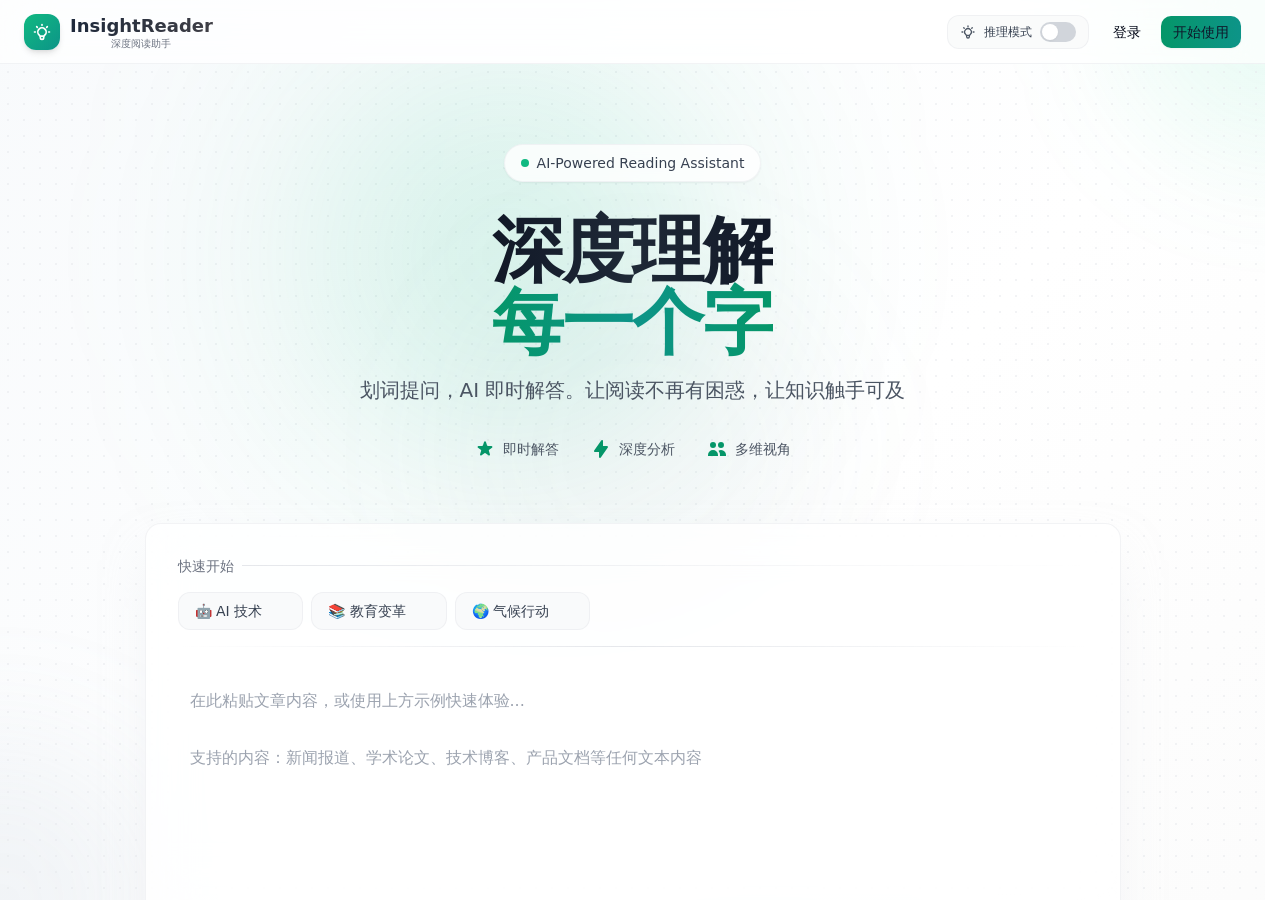
==== commit 10a186cd: "init" ====
--- a/200.html
+++ b/200.html
@@ -1 +1 @@
-<!DOCTYPE html><html><head><meta charset="utf-8"><meta name="viewport" content="width=device-width, initial-scale=1"><script type="importmap">{"imports":{"#entry":"/_nuxt/DWWv4nrf.js"}}</script><title>InsightReader - 划词即问，即刻理解</title><link rel="stylesheet" href="/_nuxt/entry.cuLPhaO3.css" crossorigin><link rel="modulepreload" as="script" crossorigin href="/_nuxt/DWWv4nrf.js"><link rel="prefetch" as="script" crossorigin href="/_nuxt/DJZEI4eK.js"><link rel="prefetch" as="style" crossorigin href="/_nuxt/error-404.uf7-JO-j.css"><link rel="prefetch" as="script" crossorigin href="/_nuxt/D7Zs7Qw2.js"><link rel="prefetch" as="script" crossorigin href="/_nuxt/C3IiFqp8.js"><link rel="prefetch" as="style" crossorigin href="/_nuxt/error-500.CHLIJhcO.css"><link rel="prefetch" as="script" crossorigin href="/_nuxt/B2OCNB9g.js"><meta name="description" content="最好的阅读辅助工具"><script type="module" src="/_nuxt/DWWv4nrf.js" crossorigin></script><script id="unhead:payload" type="application/json">{"title":"InsightReader - 划词即问，即刻理解"}</script></head><body><div id="__nuxt"></div><div id="teleports"></div><script type="application/json" data-nuxt-data="nuxt-app" data-ssr="false" id="__NUXT_DATA__">[{"prerenderedAt":1,"serverRendered":2},1761038741684,false]</script><script>window.__NUXT__={};window.__NUXT__.config={public:{apiBase:"http://localhost:8886"},app:{baseURL:"/",buildId:"2e8b987e-43d2-4d5a-ba35-67a09da35ffc",buildAssetsDir:"/_nuxt/",cdnURL:""}}</script></body></html>+<!DOCTYPE html><html><head><meta charset="utf-8"><meta name="viewport" content="width=device-width, initial-scale=1"><script type="importmap">{"imports":{"#entry":"/_nuxt/B84JoQ6q.js"}}</script><title>InsightReader - 划词即问，即刻理解</title><link rel="stylesheet" href="/_nuxt/entry.cuLPhaO3.css" crossorigin><link rel="modulepreload" as="script" crossorigin href="/_nuxt/B84JoQ6q.js"><link rel="prefetch" as="script" crossorigin href="/_nuxt/DJZEI4eK.js"><link rel="prefetch" as="style" crossorigin href="/_nuxt/error-404.uf7-JO-j.css"><link rel="prefetch" as="script" crossorigin href="/_nuxt/Dk2QG_-M.js"><link rel="prefetch" as="script" crossorigin href="/_nuxt/Bjxnm9Od.js"><link rel="prefetch" as="style" crossorigin href="/_nuxt/error-500.CHLIJhcO.css"><link rel="prefetch" as="script" crossorigin href="/_nuxt/B2OCNB9g.js"><meta name="description" content="最好的阅读辅助工具"><script type="module" src="/_nuxt/B84JoQ6q.js" crossorigin></script><script id="unhead:payload" type="application/json">{"title":"InsightReader - 划词即问，即刻理解"}</script></head><body><div id="__nuxt"></div><div id="teleports"></div><script type="application/json" data-nuxt-data="nuxt-app" data-ssr="false" id="__NUXT_DATA__">[{"prerenderedAt":1,"serverRendered":2},1761046727614,false]</script><script>window.__NUXT__={};window.__NUXT__.config={public:{apiBase:""},app:{baseURL:"/",buildId:"c3666af2-e135-423f-9ee9-29c06b667979",buildAssetsDir:"/_nuxt/",cdnURL:""}}</script></body></html>
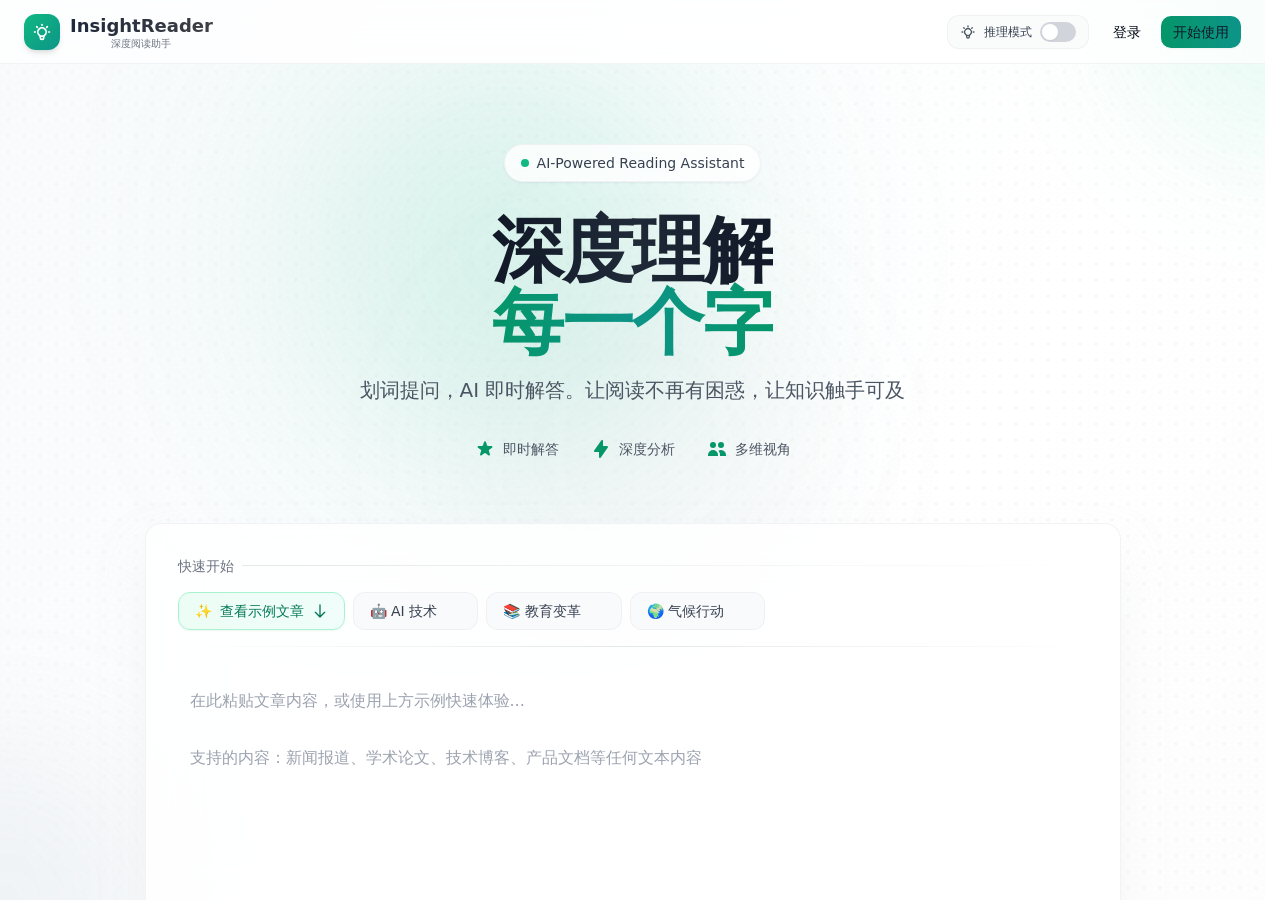
==== commit 24935b3e: "add example article" ====
--- a/200.html
+++ b/200.html
@@ -1 +1 @@
-<!DOCTYPE html><html><head><meta charset="utf-8"><meta name="viewport" content="width=device-width, initial-scale=1"><script type="importmap">{"imports":{"#entry":"/_nuxt/B84JoQ6q.js"}}</script><title>InsightReader - 划词即问，即刻理解</title><link rel="stylesheet" href="/_nuxt/entry.cuLPhaO3.css" crossorigin><link rel="modulepreload" as="script" crossorigin href="/_nuxt/B84JoQ6q.js"><link rel="prefetch" as="script" crossorigin href="/_nuxt/DJZEI4eK.js"><link rel="prefetch" as="style" crossorigin href="/_nuxt/error-404.uf7-JO-j.css"><link rel="prefetch" as="script" crossorigin href="/_nuxt/Dk2QG_-M.js"><link rel="prefetch" as="script" crossorigin href="/_nuxt/Bjxnm9Od.js"><link rel="prefetch" as="style" crossorigin href="/_nuxt/error-500.CHLIJhcO.css"><link rel="prefetch" as="script" crossorigin href="/_nuxt/B2OCNB9g.js"><meta name="description" content="最好的阅读辅助工具"><script type="module" src="/_nuxt/B84JoQ6q.js" crossorigin></script><script id="unhead:payload" type="application/json">{"title":"InsightReader - 划词即问，即刻理解"}</script></head><body><div id="__nuxt"></div><div id="teleports"></div><script type="application/json" data-nuxt-data="nuxt-app" data-ssr="false" id="__NUXT_DATA__">[{"prerenderedAt":1,"serverRendered":2},1761046727614,false]</script><script>window.__NUXT__={};window.__NUXT__.config={public:{apiBase:""},app:{baseURL:"/",buildId:"c3666af2-e135-423f-9ee9-29c06b667979",buildAssetsDir:"/_nuxt/",cdnURL:""}}</script></body></html>+<!DOCTYPE html><html><head><meta charset="utf-8"><meta name="viewport" content="width=device-width, initial-scale=1"><script type="importmap">{"imports":{"#entry":"/_nuxt/OPmPsKAw.js"}}</script><title>InsightReader - 划词即问，即刻理解</title><link rel="stylesheet" href="/_nuxt/entry.-cP4DoGJ.css" crossorigin><link rel="modulepreload" as="script" crossorigin href="/_nuxt/OPmPsKAw.js"><link rel="prefetch" as="script" crossorigin href="/_nuxt/Dkga0iZ8.js"><link rel="prefetch" as="script" crossorigin href="/_nuxt/Cd2Mrs8-.js"><link rel="prefetch" as="script" crossorigin href="/_nuxt/DJZEI4eK.js"><link rel="prefetch" as="style" crossorigin href="/_nuxt/error-404.uf7-JO-j.css"><link rel="prefetch" as="script" crossorigin href="/_nuxt/BsAIlZ0D.js"><link rel="prefetch" as="script" crossorigin href="/_nuxt/C3LQ35JC.js"><link rel="prefetch" as="style" crossorigin href="/_nuxt/error-500.CHLIJhcO.css"><link rel="prefetch" as="script" crossorigin href="/_nuxt/B2OCNB9g.js"><meta name="description" content="最好的阅读辅助工具"><script type="module" src="/_nuxt/OPmPsKAw.js" crossorigin></script><script id="unhead:payload" type="application/json">{"title":"InsightReader - 划词即问，即刻理解"}</script></head><body><div id="__nuxt"></div><div id="teleports"></div><script type="application/json" data-nuxt-data="nuxt-app" data-ssr="false" id="__NUXT_DATA__">[{"prerenderedAt":1,"serverRendered":2},1761317887225,false]</script><script>window.__NUXT__={};window.__NUXT__.config={public:{apiBase:"",adminEmails:"jitsun@163.com"},app:{baseURL:"/",buildId:"e80337a4-f03d-4277-aca4-6b81f1dc73f9",buildAssetsDir:"/_nuxt/",cdnURL:""}}</script></body></html>
--- a/_nuxt/entry.-cP4DoGJ.css
+++ b/_nuxt/entry.-cP4DoGJ.css
@@ -0,0 +1 @@
+*,::backdrop,:after,:before{--tw-border-spacing-x:0;--tw-border-spacing-y:0;--tw-translate-x:0;--tw-translate-y:0;--tw-rotate:0;--tw-skew-x:0;--tw-skew-y:0;--tw-scale-x:1;--tw-scale-y:1;--tw-pan-x: ;--tw-pan-y: ;--tw-pinch-zoom: ;--tw-scroll-snap-strictness:proximity;--tw-gradient-from-position: ;--tw-gradient-via-position: ;--tw-gradient-to-position: ;--tw-ordinal: ;--tw-slashed-zero: ;--tw-numeric-figure: ;--tw-numeric-spacing: ;--tw-numeric-fraction: ;--tw-ring-inset: ;--tw-ring-offset-width:0px;--tw-ring-offset-color:#fff;--tw-ring-color:#3b82f680;--tw-ring-offset-shadow:0 0 #0000;--tw-ring-shadow:0 0 #0000;--tw-shadow:0 0 #0000;--tw-shadow-colored:0 0 #0000;--tw-blur: ;--tw-brightness: ;--tw-contrast: ;--tw-grayscale: ;--tw-hue-rotate: ;--tw-invert: ;--tw-saturate: ;--tw-sepia: ;--tw-drop-shadow: ;--tw-backdrop-blur: ;--tw-backdrop-brightness: ;--tw-backdrop-contrast: ;--tw-backdrop-grayscale: ;--tw-backdrop-hue-rotate: ;--tw-backdrop-invert: ;--tw-backdrop-opacity: ;--tw-backdrop-saturate: ;--tw-backdrop-sepia: ;--tw-contain-size: ;--tw-contain-layout: ;--tw-contain-paint: ;--tw-contain-style: }:host,html{line-height:1.5;-webkit-text-size-adjust:100%;font-family:ui-sans-serif,system-ui,sans-serif,Apple Color Emoji,Segoe UI Emoji,Segoe UI Symbol,Noto Color Emoji;font-feature-settings:normal;font-variation-settings:normal;tab-size:4;-webkit-tap-highlight-color:transparent}sub,sup{font-size:75%;line-height:0;position:relative;vertical-align:initial}button,input:where([type=button]),input:where([type=reset]),input:where([type=submit]){-webkit-appearance:button;background-color:initial;background-image:none}progress{vertical-align:initial}.w-fit{width:fit-content}.select-none{-webkit-user-select:none;user-select:none}.select-text{-webkit-user-select:text;user-select:text}.border-amber-200\/50{border-color:#fde68a80}.border-transparent{border-color:#0000}.border-l-transparent{border-left-color:#0000}.border-t-transparent{border-top-color:#0000}.bg-transparent{background-color:initial}.bg-\[radial-gradient\(\#e5e7eb_0\.5px\,transparent_0\.5px\)\]{background-image:radial-gradient(#e5e7eb .5px,#0000 0)}.bg-\[radial-gradient\(\#e5e7eb_1px\,transparent_1px\)\]{background-image:radial-gradient(#e5e7eb 1px,#0000 0)}.from-amber-100{--tw-gradient-from:#fef3c7 var(--tw-gradient-from-position);--tw-gradient-to:#fef3c700 var(--tw-gradient-to-position);--tw-gradient-stops:var(--tw-gradient-from),var(--tw-gradient-to)}.from-amber-400{--tw-gradient-from:#fbbf24 var(--tw-gradient-from-position);--tw-gradient-to:#fbbf2400 var(--tw-gradient-to-position);--tw-gradient-stops:var(--tw-gradient-from),var(--tw-gradient-to)}.from-amber-50\/50{--tw-gradient-from:#fffbeb80 var(--tw-gradient-from-position);--tw-gradient-to:#fffbeb00 var(--tw-gradient-to-position);--tw-gradient-stops:var(--tw-gradient-from),var(--tw-gradient-to)}.from-amber-500{--tw-gradient-from:#f59e0b var(--tw-gradient-from-position);--tw-gradient-to:#f59e0b00 var(--tw-gradient-to-position);--tw-gradient-stops:var(--tw-gradient-from),var(--tw-gradient-to)}.from-amber-600{--tw-gradient-from:#d97706 var(--tw-gradient-from-position);--tw-gradient-to:#d9770600 var(--tw-gradient-to-position);--tw-gradient-stops:var(--tw-gradient-from),var(--tw-gradient-to)}.from-blue-400{--tw-gradient-from:#60a5fa var(--tw-gradient-from-position);--tw-gradient-to:#60a5fa00 var(--tw-gradient-to-position);--tw-gradient-stops:var(--tw-gradient-from),var(--tw-gradient-to)}.from-blue-50{--tw-gradient-from:#eff6ff var(--tw-gradient-from-position);--tw-gradient-to:#eff6ff00 var(--tw-gradient-to-position);--tw-gradient-stops:var(--tw-gradient-from),var(--tw-gradient-to)}.from-blue-500{--tw-gradient-from:#3b82f6 var(--tw-gradient-from-position);--tw-gradient-to:#3b82f600 var(--tw-gradient-to-position);--tw-gradient-stops:var(--tw-gradient-from),var(--tw-gradient-to)}.from-emerald-100{--tw-gradient-from:#d1fae5 var(--tw-gradient-from-position);--tw-gradient-to:#d1fae500 var(--tw-gradient-to-position);--tw-gradient-stops:var(--tw-gradient-from),var(--tw-gradient-to)}.from-emerald-400{--tw-gradient-from:#34d399 var(--tw-gradient-from-position);--tw-gradient-to:#34d39900 var(--tw-gradient-to-position);--tw-gradient-stops:var(--tw-gradient-from),var(--tw-gradient-to)}.from-emerald-50{--tw-gradient-from:#ecfdf5 var(--tw-gradient-from-position);--tw-gradient-to:#ecfdf500 var(--tw-gradient-to-position);--tw-gradient-stops:var(--tw-gradient-from),var(--tw-gradient-to)}.from-emerald-50\/50{--tw-gradient-from:#ecfdf580 var(--tw-gradient-from-position);--tw-gradient-to:#ecfdf500 var(--tw-gradient-to-position);--tw-gradient-stops:var(--tw-gradient-from),var(--tw-gradient-to)}.from-emerald-50\/80{--tw-gradient-from:#ecfdf5cc var(--tw-gradient-from-position);--tw-gradient-to:#ecfdf500 var(--tw-gradient-to-position);--tw-gradient-stops:var(--tw-gradient-from),var(--tw-gradient-to)}.from-emerald-500{--tw-gradient-from:#10b981 var(--tw-gradient-from-position);--tw-gradient-to:#10b98100 var(--tw-gradient-to-position);--tw-gradient-stops:var(--tw-gradient-from),var(--tw-gradient-to)}.from-emerald-600{--tw-gradient-from:#059669 var(--tw-gradient-from-position);--tw-gradient-to:#05966900 var(--tw-gradient-to-position);--tw-gradient-stops:var(--tw-gradient-from),var(--tw-gradient-to)}.from-gray-200{--tw-gradient-from:#e5e7eb var(--tw-gradient-from-position);--tw-gradient-to:#e5e7eb00 var(--tw-gradient-to-position);--tw-gradient-stops:var(--tw-gradient-from),var(--tw-gradient-to)}.from-gray-50{--tw-gradient-from:#f9fafb var(--tw-gradient-from-position);--tw-gradient-to:#f9fafb00 var(--tw-gradient-to-position);--tw-gradient-stops:var(--tw-gradient-from),var(--tw-gradient-to)}.from-gray-900{--tw-gradient-from:#111827 var(--tw-gradient-from-position);--tw-gradient-to:#11182700 var(--tw-gradient-to-position);--tw-gradient-stops:var(--tw-gradient-from),var(--tw-gradient-to)}.from-green-400{--tw-gradient-from:#4ade80 var(--tw-gradient-from-position);--tw-gradient-to:#4ade8000 var(--tw-gradient-to-position);--tw-gradient-stops:var(--tw-gradient-from),var(--tw-gradient-to)}.from-green-500{--tw-gradient-from:#22c55e var(--tw-gradient-from-position);--tw-gradient-to:#22c55e00 var(--tw-gradient-to-position);--tw-gradient-stops:var(--tw-gradient-from),var(--tw-gradient-to)}.from-indigo-50\/50{--tw-gradient-from:#eef2ff80 var(--tw-gradient-from-position);--tw-gradient-to:#eef2ff00 var(--tw-gradient-to-position);--tw-gradient-stops:var(--tw-gradient-from),var(--tw-gradient-to)}.from-indigo-500{--tw-gradient-from:#6366f1 var(--tw-gradient-from-position);--tw-gradient-to:#6366f100 var(--tw-gradient-to-position);--tw-gradient-stops:var(--tw-gradient-from),var(--tw-gradient-to)}.from-indigo-600{--tw-gradient-from:#4f46e5 var(--tw-gradient-from-position);--tw-gradient-to:#4f46e500 var(--tw-gradient-to-position);--tw-gradient-stops:var(--tw-gradient-from),var(--tw-gradient-to)}.from-orange-50{--tw-gradient-from:#fff7ed var(--tw-gradient-from-position);--tw-gradient-to:#fff7ed00 var(--tw-gradient-to-position);--tw-gradient-stops:var(--tw-gradient-from),var(--tw-gradient-to)}.from-orange-500{--tw-gradient-from:#f97316 var(--tw-gradient-from-position);--tw-gradient-to:#f9731600 var(--tw-gradient-to-position);--tw-gradient-stops:var(--tw-gradient-from),var(--tw-gradient-to)}.from-purple-100{--tw-gradient-from:#f3e8ff var(--tw-gradient-from-position);--tw-gradient-to:#f3e8ff00 var(--tw-gradient-to-position);--tw-gradient-stops:var(--tw-gradient-from),var(--tw-gradient-to)}.from-purple-50{--tw-gradient-from:#faf5ff var(--tw-gradient-from-position);--tw-gradient-to:#faf5ff00 var(--tw-gradient-to-position);--tw-gradient-stops:var(--tw-gradient-from),var(--tw-gradient-to)}.from-purple-500{--tw-gradient-from:#a855f7 var(--tw-gradient-from-position);--tw-gradient-to:#a855f700 var(--tw-gradient-to-position);--tw-gradient-stops:var(--tw-gradient-from),var(--tw-gradient-to)}.from-purple-600{--tw-gradient-from:#9333ea var(--tw-gradient-from-position);--tw-gradient-to:#9333ea00 var(--tw-gradient-to-position);--tw-gradient-stops:var(--tw-gradient-from),var(--tw-gradient-to)}.from-purple-800{--tw-gradient-from:#6b21a8 var(--tw-gradient-from-position);--tw-gradient-to:#6b21a800 var(--tw-gradient-to-position);--tw-gradient-stops:var(--tw-gradient-from),var(--tw-gradient-to)}.from-red-100{--tw-gradient-from:#fee2e2 var(--tw-gradient-from-position);--tw-gradient-to:#fee2e200 var(--tw-gradient-to-position);--tw-gradient-stops:var(--tw-gradient-from),var(--tw-gradient-to)}.from-red-500{--tw-gradient-from:#ef4444 var(--tw-gradient-from-position);--tw-gradient-to:#ef444400 var(--tw-gradient-to-position);--tw-gradient-stops:var(--tw-gradient-from),var(--tw-gradient-to)}.from-rose-50\/50{--tw-gradient-from:#fff1f280 var(--tw-gradient-from-position);--tw-gradient-to:#fff1f200 var(--tw-gradient-to-position);--tw-gradient-stops:var(--tw-gradient-from),var(--tw-gradient-to)}.from-rose-500{--tw-gradient-from:#f43f5e var(--tw-gradient-from-position);--tw-gradient-to:#f43f5e00 var(--tw-gradient-to-position);--tw-gradient-stops:var(--tw-gradient-from),var(--tw-gradient-to)}.from-slate-100{--tw-gradient-from:#f1f5f9 var(--tw-gradient-from-position);--tw-gradient-to:#f1f5f900 var(--tw-gradient-to-position);--tw-gradient-stops:var(--tw-gradient-from),var(--tw-gradient-to)}.from-slate-50{--tw-gradient-from:#f8fafc var(--tw-gradient-from-position);--tw-gradient-to:#f8fafc00 var(--tw-gradient-to-position);--tw-gradient-stops:var(--tw-gradient-from),var(--tw-gradient-to)}.from-slate-50\/30{--tw-gradient-from:#f8fafc4d var(--tw-gradient-from-position);--tw-gradient-to:#f8fafc00 var(--tw-gradient-to-position);--tw-gradient-stops:var(--tw-gradient-from),var(--tw-gradient-to)}.from-slate-50\/50{--tw-gradient-from:#f8fafc80 var(--tw-gradient-from-position);--tw-gradient-to:#f8fafc00 var(--tw-gradient-to-position);--tw-gradient-stops:var(--tw-gradient-from),var(--tw-gradient-to)}.from-slate-500{--tw-gradient-from:#64748b var(--tw-gradient-from-position);--tw-gradient-to:#64748b00 var(--tw-gradient-to-position);--tw-gradient-stops:var(--tw-gradient-from),var(--tw-gradient-to)}.from-slate-600{--tw-gradient-from:#475569 var(--tw-gradient-from-position);--tw-gradient-to:#47556900 var(--tw-gradient-to-position);--tw-gradient-stops:var(--tw-gradient-from),var(--tw-gradient-to)}.from-slate-800{--tw-gradient-from:#1e293b var(--tw-gradient-from-position);--tw-gradient-to:#1e293b00 var(--tw-gradient-to-position);--tw-gradient-stops:var(--tw-gradient-from),var(--tw-gradient-to)}.from-teal-50{--tw-gradient-from:#f0fdfa var(--tw-gradient-from-position);--tw-gradient-to:#f0fdfa00 var(--tw-gradient-to-position);--tw-gradient-stops:var(--tw-gradient-from),var(--tw-gradient-to)}.from-teal-50\/50{--tw-gradient-from:#f0fdfa80 var(--tw-gradient-from-position);--tw-gradient-to:#f0fdfa00 var(--tw-gradient-to-position);--tw-gradient-stops:var(--tw-gradient-from),var(--tw-gradient-to)}.from-teal-500{--tw-gradient-from:#14b8a6 var(--tw-gradient-from-position);--tw-gradient-to:#14b8a600 var(--tw-gradient-to-position);--tw-gradient-stops:var(--tw-gradient-from),var(--tw-gradient-to)}.from-transparent{--tw-gradient-from:#0000 var(--tw-gradient-from-position);--tw-gradient-to:#0000 var(--tw-gradient-to-position);--tw-gradient-stops:var(--tw-gradient-from),var(--tw-gradient-to)}.from-violet-100{--tw-gradient-from:#ede9fe var(--tw-gradient-from-position);--tw-gradient-to:#ede9fe00 var(--tw-gradient-to-position);--tw-gradient-stops:var(--tw-gradient-from),var(--tw-gradient-to)}.from-violet-500{--tw-gradient-from:#8b5cf6 var(--tw-gradient-from-position);--tw-gradient-to:#8b5cf600 var(--tw-gradient-to-position);--tw-gradient-stops:var(--tw-gradient-from),var(--tw-gradient-to)}.from-violet-500\/80{--tw-gradient-from:#8b5cf6cc var(--tw-gradient-from-position);--tw-gradient-to:#8b5cf600 var(--tw-gradient-to-position);--tw-gradient-stops:var(--tw-gradient-from),var(--tw-gradient-to)}.from-violet-600{--tw-gradient-from:#7c3aed var(--tw-gradient-from-position);--tw-gradient-to:#7c3aed00 var(--tw-gradient-to-position);--tw-gradient-stops:var(--tw-gradient-from),var(--tw-gradient-to)}.from-white{--tw-gradient-from:#fff var(--tw-gradient-from-position);--tw-gradient-to:#fff0 var(--tw-gradient-to-position);--tw-gradient-stops:var(--tw-gradient-from),var(--tw-gradient-to)}.from-yellow-500{--tw-gradient-from:#eab308 var(--tw-gradient-from-position);--tw-gradient-to:#eab30800 var(--tw-gradient-to-position);--tw-gradient-stops:var(--tw-gradient-from),var(--tw-gradient-to)}.via-gray-200{--tw-gradient-to:#e5e7eb00 var(--tw-gradient-to-position);--tw-gradient-stops:var(--tw-gradient-from),#e5e7eb var(--tw-gradient-via-position),var(--tw-gradient-to)}.via-gray-800{--tw-gradient-to:#1f293700 var(--tw-gradient-to-position);--tw-gradient-stops:var(--tw-gradient-from),#1f2937 var(--tw-gradient-via-position),var(--tw-gradient-to)}.via-slate-50\/30{--tw-gradient-to:#f8fafc00 var(--tw-gradient-to-position);--tw-gradient-stops:var(--tw-gradient-from),#f8fafc4d var(--tw-gradient-via-position),var(--tw-gradient-to)}.via-slate-700{--tw-gradient-to:#33415500 var(--tw-gradient-to-position);--tw-gradient-stops:var(--tw-gradient-from),#334155 var(--tw-gradient-via-position),var(--tw-gradient-to)}.via-teal-50{--tw-gradient-to:#f0fdfa00 var(--tw-gradient-to-position);--tw-gradient-stops:var(--tw-gradient-from),#f0fdfa var(--tw-gradient-via-position),var(--tw-gradient-to)}.via-teal-600{--tw-gradient-to:#0d948800 var(--tw-gradient-to-position);--tw-gradient-stops:var(--tw-gradient-from),#0d9488 var(--tw-gradient-via-position),var(--tw-gradient-to)}.via-violet-700{--tw-gradient-to:#6d28d900 var(--tw-gradient-to-position);--tw-gradient-stops:var(--tw-gradient-from),#6d28d9 var(--tw-gradient-via-position),var(--tw-gradient-to)}.via-white{--tw-gradient-to:#fff0 var(--tw-gradient-to-position);--tw-gradient-stops:var(--tw-gradient-from),#fff var(--tw-gradient-via-position),var(--tw-gradient-to)}.via-white\/20{--tw-gradient-to:#fff0 var(--tw-gradient-to-position);--tw-gradient-stops:var(--tw-gradient-from),#fff3 var(--tw-gradient-via-position),var(--tw-gradient-to)}.to-blue-50\/50{--tw-gradient-to:#eff6ff80 var(--tw-gradient-to-position)}.to-cyan-50\/50{--tw-gradient-to:#ecfeff80 var(--tw-gradient-to-position)}.to-green-50\/50{--tw-gradient-to:#f0fdf480 var(--tw-gradient-to-position)}.to-orange-50\/50{--tw-gradient-to:#fff7ed80 var(--tw-gradient-to-position)}.to-pink-50\/50{--tw-gradient-to:#fdf2f880 var(--tw-gradient-to-position)}.to-purple-600\/80{--tw-gradient-to:#9333eacc var(--tw-gradient-to-position)}.to-teal-50\/50{--tw-gradient-to:#f0fdfa80 var(--tw-gradient-to-position)}.to-teal-50\/80{--tw-gradient-to:#f0fdfacc var(--tw-gradient-to-position)}.to-transparent{--tw-gradient-to:#0000 var(--tw-gradient-to-position)}.to-zinc-50\/30{--tw-gradient-to:#fafafa4d var(--tw-gradient-to-position)}.to-zinc-50\/50{--tw-gradient-to:#fafafa80 var(--tw-gradient-to-position)}.object-cover{object-fit:cover}.text-transparent{color:#0000}.shadow-2xl{--tw-shadow:0 25px 50px -12px #00000040;--tw-shadow-colored:0 25px 50px -12px var(--tw-shadow-color)}.shadow-lg{--tw-shadow:0 10px 15px -3px #0000001a,0 4px 6px -4px #0000001a;--tw-shadow-colored:0 10px 15px -3px var(--tw-shadow-color),0 4px 6px -4px var(--tw-shadow-color)}.shadow-md{--tw-shadow:0 4px 6px -1px #0000001a,0 2px 4px -2px #0000001a;--tw-shadow-colored:0 4px 6px -1px var(--tw-shadow-color),0 2px 4px -2px var(--tw-shadow-color)}.shadow-sm{--tw-shadow:0 1px 2px 0 #0000000d;--tw-shadow-colored:0 1px 2px 0 var(--tw-shadow-color)}.shadow-emerald-500\/25{--tw-shadow-color:#10b98140;--tw-shadow:var(--tw-shadow-colored)}.shadow-emerald-500\/50{--tw-shadow-color:#10b98180;--tw-shadow:var(--tw-shadow-colored)}.shadow-gray-200\/50{--tw-shadow-color:#e5e7eb80;--tw-shadow:var(--tw-shadow-colored)}.outline-none{outline:2px solid #0000;outline-offset:2px}.drop-shadow{--tw-drop-shadow:drop-shadow(0 1px 2px #0000001a) drop-shadow(0 1px 1px #0000000f)}.file\:bg-transparent::file-selector-button{background-color:initial}.hover\:from-blue-600:hover{--tw-gradient-from:#2563eb var(--tw-gradient-from-position);--tw-gradient-to:#2563eb00 var(--tw-gradient-to-position);--tw-gradient-stops:var(--tw-gradient-from),var(--tw-gradient-to)}.hover\:from-emerald-100:hover{--tw-gradient-from:#d1fae5 var(--tw-gradient-from-position);--tw-gradient-to:#d1fae500 var(--tw-gradient-to-position);--tw-gradient-stops:var(--tw-gradient-from),var(--tw-gradient-to)}.hover\:from-emerald-50:hover{--tw-gradient-from:#ecfdf5 var(--tw-gradient-from-position);--tw-gradient-to:#ecfdf500 var(--tw-gradient-to-position);--tw-gradient-stops:var(--tw-gradient-from),var(--tw-gradient-to)}.hover\:from-emerald-600:hover{--tw-gradient-from:#059669 var(--tw-gradient-from-position);--tw-gradient-to:#05966900 var(--tw-gradient-to-position);--tw-gradient-stops:var(--tw-gradient-from),var(--tw-gradient-to)}.hover\:from-emerald-700:hover{--tw-gradient-from:#047857 var(--tw-gradient-from-position);--tw-gradient-to:#04785700 var(--tw-gradient-to-position);--tw-gradient-stops:var(--tw-gradient-from),var(--tw-gradient-to)}.hover\:from-orange-600:hover{--tw-gradient-from:#ea580c var(--tw-gradient-from-position);--tw-gradient-to:#ea580c00 var(--tw-gradient-to-position);--tw-gradient-stops:var(--tw-gradient-from),var(--tw-gradient-to)}.hover\:from-purple-700:hover{--tw-gradient-from:#7e22ce var(--tw-gradient-from-position);--tw-gradient-to:#7e22ce00 var(--tw-gradient-to-position);--tw-gradient-stops:var(--tw-gradient-from),var(--tw-gradient-to)}.hover\:from-slate-50:hover{--tw-gradient-from:#f8fafc var(--tw-gradient-from-position);--tw-gradient-to:#f8fafc00 var(--tw-gradient-to-position);--tw-gradient-stops:var(--tw-gradient-from),var(--tw-gradient-to)}.hover\:from-violet-600:hover{--tw-gradient-from:#7c3aed var(--tw-gradient-from-position);--tw-gradient-to:#7c3aed00 var(--tw-gradient-to-position);--tw-gradient-stops:var(--tw-gradient-from),var(--tw-gradient-to)}.hover\:shadow-lg:hover{--tw-shadow:0 10px 15px -3px #0000001a,0 4px 6px -4px #0000001a;--tw-shadow-colored:0 10px 15px -3px var(--tw-shadow-color),0 4px 6px -4px var(--tw-shadow-color)}.hover\:shadow-md:hover{--tw-shadow:0 4px 6px -1px #0000001a,0 2px 4px -2px #0000001a;--tw-shadow-colored:0 4px 6px -1px var(--tw-shadow-color),0 2px 4px -2px var(--tw-shadow-color)}.hover\:shadow-sm:hover{--tw-shadow:0 1px 2px 0 #0000000d;--tw-shadow-colored:0 1px 2px 0 var(--tw-shadow-color)}.hover\:shadow-xl:hover{--tw-shadow:0 20px 25px -5px #0000001a,0 8px 10px -6px #0000001a;--tw-shadow-colored:0 20px 25px -5px var(--tw-shadow-color),0 8px 10px -6px var(--tw-shadow-color)}.hover\:shadow-emerald-500\/10:hover{--tw-shadow-color:#10b9811a;--tw-shadow:var(--tw-shadow-colored)}.hover\:shadow-emerald-500\/30:hover{--tw-shadow-color:#10b9814d;--tw-shadow:var(--tw-shadow-colored)}.hover\:shadow-gray-200\/50:hover{--tw-shadow-color:#e5e7eb80;--tw-shadow:var(--tw-shadow-colored)}.focus\:outline-none:focus{outline:2px solid #0000;outline-offset:2px}.focus-visible\:outline-none:focus-visible{outline:2px solid #0000;outline-offset:2px}.focus-visible\:ring-2:focus-visible{--tw-ring-offset-shadow:var(--tw-ring-inset) 0 0 0 var(--tw-ring-offset-width) var(--tw-ring-offset-color);--tw-ring-shadow:var(--tw-ring-inset) 0 0 0 calc(2px + var(--tw-ring-offset-width)) var(--tw-ring-color)}.focus-visible\:ring-2:focus-visible,.focus-visible\:ring-\[3px\]:focus-visible{box-shadow:var(--tw-ring-offset-shadow),var(--tw-ring-shadow),var(--tw-shadow,0 0 #0000)}.focus-visible\:ring-\[3px\]:focus-visible{--tw-ring-offset-shadow:var(--tw-ring-inset) 0 0 0 var(--tw-ring-offset-width) var(--tw-ring-offset-color);--tw-ring-shadow:var(--tw-ring-inset) 0 0 0 calc(3px + var(--tw-ring-offset-width)) var(--tw-ring-color)}.disabled\:from-gray-300:disabled{--tw-gradient-from:#d1d5db var(--tw-gradient-from-position);--tw-gradient-to:#d1d5db00 var(--tw-gradient-to-position);--tw-gradient-stops:var(--tw-gradient-from),var(--tw-gradient-to)}.group:hover .group-hover\:shadow-lg{--tw-shadow:0 10px 15px -3px #0000001a,0 4px 6px -4px #0000001a;--tw-shadow-colored:0 10px 15px -3px var(--tw-shadow-color),0 4px 6px -4px var(--tw-shadow-color);box-shadow:var(--tw-ring-offset-shadow,0 0 #0000),var(--tw-ring-shadow,0 0 #0000),var(--tw-shadow)}.peer:focus~.peer-focus\:outline-none{outline:2px solid #0000;outline-offset:2px}@media(min-width:640px){.sm\:block{display:block}.sm\:w-\[540px\]{width:540px}.sm\:max-w-lg{max-width:32rem}.sm\:max-w-sm{max-width:24rem}.sm\:grid-cols-3{grid-template-columns:repeat(3,minmax(0,1fr))}.sm\:flex-row{flex-direction:row}.sm\:justify-end{justify-content:flex-end}.sm\:gap-x-2{column-gap:.5rem}.sm\:rounded-lg{border-radius:var(--radius)}.sm\:pr-2\.5{padding-right:.625rem}.sm\:text-left{text-align:left}}@font-face{font-display:swap;font-family:TsangerJinKai03;font-style:normal;font-weight:400;src:url(../仓耳今楷01-W04.ttf) format("truetype")}*,:after,:before{--tw-border-spacing-x:0;--tw-border-spacing-y:0;--tw-translate-x:0;--tw-translate-y:0;--tw-rotate:0;--tw-skew-x:0;--tw-skew-y:0;--tw-scale-x:1;--tw-scale-y:1;--tw-pan-x: ;--tw-pan-y: ;--tw-pinch-zoom: ;--tw-scroll-snap-strictness:proximity;--tw-gradient-from-position: ;--tw-gradient-via-position: ;--tw-gradient-to-position: ;--tw-ordinal: ;--tw-slashed-zero: ;--tw-numeric-figure: ;--tw-numeric-spacing: ;--tw-numeric-fraction: ;--tw-ring-inset: ;--tw-ring-offset-width:0px;--tw-ring-offset-color:#fff;--tw-ring-color:rgba(59,130,246,.5);--tw-ring-offset-shadow:0 0 #0000;--tw-ring-shadow:0 0 #0000;--tw-shadow:0 0 #0000;--tw-shadow-colored:0 0 #0000;--tw-blur: ;--tw-brightness: ;--tw-contrast: ;--tw-grayscale: ;--tw-hue-rotate: ;--tw-invert: ;--tw-saturate: ;--tw-sepia: ;--tw-drop-shadow: ;--tw-backdrop-blur: ;--tw-backdrop-brightness: ;--tw-backdrop-contrast: ;--tw-backdrop-grayscale: ;--tw-backdrop-hue-rotate: ;--tw-backdrop-invert: ;--tw-backdrop-opacity: ;--tw-backdrop-saturate: ;--tw-backdrop-sepia: ;--tw-contain-size: ;--tw-contain-layout: ;--tw-contain-paint: ;--tw-contain-style: }::backdrop{--tw-border-spacing-x:0;--tw-border-spacing-y:0;--tw-translate-x:0;--tw-translate-y:0;--tw-rotate:0;--tw-skew-x:0;--tw-skew-y:0;--tw-scale-x:1;--tw-scale-y:1;--tw-pan-x: ;--tw-pan-y: ;--tw-pinch-zoom: ;--tw-scroll-snap-strictness:proximity;--tw-gradient-from-position: ;--tw-gradient-via-position: ;--tw-gradient-to-position: ;--tw-ordinal: ;--tw-slashed-zero: ;--tw-numeric-figure: ;--tw-numeric-spacing: ;--tw-numeric-fraction: ;--tw-ring-inset: ;--tw-ring-offset-width:0px;--tw-ring-offset-color:#fff;--tw-ring-color:rgba(59,130,246,.5);--tw-ring-offset-shadow:0 0 #0000;--tw-ring-shadow:0 0 #0000;--tw-shadow:0 0 #0000;--tw-shadow-colored:0 0 #0000;--tw-blur: ;--tw-brightness: ;--tw-contrast: ;--tw-grayscale: ;--tw-hue-rotate: ;--tw-invert: ;--tw-saturate: ;--tw-sepia: ;--tw-drop-shadow: ;--tw-backdrop-blur: ;--tw-backdrop-brightness: ;--tw-backdrop-contrast: ;--tw-backdrop-grayscale: ;--tw-backdrop-hue-rotate: ;--tw-backdrop-invert: ;--tw-backdrop-opacity: ;--tw-backdrop-saturate: ;--tw-backdrop-sepia: ;--tw-contain-size: ;--tw-contain-layout: ;--tw-contain-paint: ;--tw-contain-style: }/*! tailwindcss v3.4.18 | MIT License | https://tailwindcss.com*/*,:after,:before{border:0 solid #e5e7eb;box-sizing:border-box}:after,:before{--tw-content:""}:host,html{line-height:1.5;-webkit-text-size-adjust:100%;font-family:ui-sans-serif,system-ui,sans-serif,Apple Color Emoji,Segoe UI Emoji,Segoe UI Symbol,Noto Color Emoji;font-feature-settings:normal;font-variation-settings:normal;-moz-tab-size:4;-o-tab-size:4;tab-size:4;-webkit-tap-highlight-color:transparent}body{line-height:inherit;margin:0}hr{border-top-width:1px;color:inherit;height:0}abbr:where([title]){-webkit-text-decoration:underline dotted;text-decoration:underline dotted}h1,h2,h3,h4,h5,h6{font-size:inherit;font-weight:inherit}a{color:inherit;text-decoration:inherit}b,strong{font-weight:bolder}code,kbd,pre,samp{font-family:ui-monospace,SFMono-Regular,Menlo,Monaco,Consolas,Liberation Mono,Courier New,monospace;font-feature-settings:normal;font-size:1em;font-variation-settings:normal}small{font-size:80%}sub,sup{font-size:75%;line-height:0;position:relative;vertical-align:baseline}sub{bottom:-.25em}sup{top:-.5em}table{border-collapse:collapse;border-color:inherit;text-indent:0}button,input,optgroup,select,textarea{color:inherit;font-family:inherit;font-feature-settings:inherit;font-size:100%;font-variation-settings:inherit;font-weight:inherit;letter-spacing:inherit;line-height:inherit;margin:0;padding:0}button,select{text-transform:none}button,input:where([type=button]),input:where([type=reset]),input:where([type=submit]){-webkit-appearance:button;background-color:transparent;background-image:none}:-moz-focusring{outline:auto}:-moz-ui-invalid{box-shadow:none}progress{vertical-align:baseline}::-webkit-inner-spin-button,::-webkit-outer-spin-button{height:auto}[type=search]{-webkit-appearance:textfield;outline-offset:-2px}::-webkit-search-decoration{-webkit-appearance:none}::-webkit-file-upload-button{-webkit-appearance:button;font:inherit}summary{display:list-item}blockquote,dd,dl,figure,h1,h2,h3,h4,h5,h6,hr,p,pre{margin:0}fieldset{margin:0}fieldset,legend{padding:0}menu,ol,ul{list-style:none;margin:0;padding:0}dialog{padding:0}textarea{resize:vertical}input::-moz-placeholder,textarea::-moz-placeholder{color:#9ca3af;opacity:1}input::placeholder,textarea::placeholder{color:#9ca3af;opacity:1}[role=button],button{cursor:pointer}:disabled{cursor:default}audio,canvas,embed,iframe,img,object,svg,video{display:block;vertical-align:middle}img,video{height:auto;max-width:100%}[hidden]:where(:not([hidden=until-found])){display:none}:root{--background:0 0% 100%;--foreground:222.2 84% 4.9%;--card:0 0% 100%;--card-foreground:222.2 84% 4.9%;--popover:0 0% 100%;--popover-foreground:222.2 84% 4.9%;--primary:217.2 91.2% 59.8%;--primary-foreground:222.2 47.4% 11.2%;--secondary:210 40% 96.1%;--secondary-foreground:222.2 47.4% 11.2%;--muted:210 40% 96.1%;--muted-foreground:215.4 16.3% 46.9%;--accent:210 40% 96.1%;--accent-foreground:222.2 47.4% 11.2%;--destructive:0 84.2% 60.2%;--destructive-foreground:210 40% 98%;--border:214.3 31.8% 91.4%;--input:214.3 31.8% 91.4%;--ring:217.2 91.2% 59.8%;--radius:.75rem}*{border-color:hsl(var(--border));outline-color:hsl(var(--ring)/.5)}html{scroll-behavior:smooth;scrollbar-gutter:stable}body{background-color:hsl(var(--background));color:hsl(var(--foreground));-webkit-font-smoothing:antialiased;-moz-osx-font-smoothing:grayscale;font-family:Inter,system-ui,-apple-system,sans-serif;font-feature-settings:"cv11","ss01";font-variation-settings:"opsz" 32}:focus{outline:2px solid transparent;outline-offset:2px}:focus-visible{border-radius:calc(var(--radius) - 4px);--tw-ring-offset-shadow:var(--tw-ring-inset) 0 0 0 var(--tw-ring-offset-width) var(--tw-ring-offset-color);--tw-ring-shadow:var(--tw-ring-inset) 0 0 0 calc(2px + var(--tw-ring-offset-width)) var(--tw-ring-color);box-shadow:var(--tw-ring-offset-shadow),var(--tw-ring-shadow),var(--tw-shadow,0 0 #0000);--tw-ring-color:hsl(var(--primary));--tw-ring-offset-width:2px;--tw-ring-offset-color:hsl(var(--background))}::-moz-selection{background-color:hsl(var(--primary)/.2);color:hsl(var(--primary))}::selection{background-color:hsl(var(--primary)/.2);color:hsl(var(--primary))}*{animation-duration:.2s;transition-duration:.2s;transition-property:color,background-color,border-color,text-decoration-color,fill,stroke;transition-timing-function:cubic-bezier(.4,0,.2,1)}.container{margin-left:auto;margin-right:auto;padding-left:2rem;padding-right:2rem;width:100%}@media(min-width:1400px){.container{max-width:1400px}}.sr-only{height:1px;margin:-1px;overflow:hidden;padding:0;position:absolute;width:1px;clip:rect(0,0,0,0);border-width:0;white-space:nowrap}.pointer-events-none{pointer-events:none}.pointer-events-auto{pointer-events:auto}.visible{visibility:visible}.collapse{visibility:collapse}.fixed{position:fixed}.absolute{position:absolute}.relative{position:relative}.sticky{position:sticky}.-inset-0\.5{inset:-.125rem}.-inset-4{inset:-1rem}.inset-0{inset:0}.inset-x-0{left:0;right:0}.inset-y-0{bottom:0;top:0}.-bottom-2{bottom:-.5rem}.-bottom-40{bottom:-10rem}.-left-40{left:-10rem}.-right-1{right:-.25rem}.-right-40{right:-10rem}.-top-1{top:-.25rem}.-top-2{top:-.5rem}.-top-40{top:-10rem}.bottom-0{bottom:0}.bottom-20{bottom:5rem}.bottom-24{bottom:6rem}.bottom-4{bottom:1rem}.bottom-40{bottom:10rem}.bottom-6{bottom:1.5rem}.bottom-8{bottom:2rem}.left-0{left:0}.left-1{left:.25rem}.left-1\/2{left:50%}.left-1\/4{left:25%}.left-2{left:.5rem}.left-3{left:.75rem}.left-4{left:1rem}.left-\[0\.6875rem\]{left:.6875rem}.left-\[50\%\]{left:50%}.right-0{right:0}.right-1\/3{right:33.333333%}.right-1\/4{right:25%}.right-2{right:.5rem}.right-24{right:6rem}.right-4{right:1rem}.right-6{right:1.5rem}.right-8{right:2rem}.top-0{top:0}.top-1{top:.25rem}.top-1\/2{top:50%}.top-1\/3{top:33.333333%}.top-2{top:.5rem}.top-3{top:.75rem}.top-4{top:1rem}.top-\[50\%\]{top:50%}.z-0{z-index:0}.z-10{z-index:10}.z-30{z-index:30}.z-40{z-index:40}.z-50{z-index:50}.col-start-2{grid-column-start:2}.row-span-2{grid-row:span 2/span 2}.row-start-1{grid-row-start:1}.m-4{margin:1rem}.-mx-1{margin-left:-.25rem;margin-right:-.25rem}.mx-auto{margin-left:auto;margin-right:auto}.my-1{margin-bottom:.25rem;margin-top:.25rem}.my-8{margin-bottom:2rem;margin-top:2rem}.-mt-1{margin-top:-.25rem}.mb-1{margin-bottom:.25rem}.mb-1\.5{margin-bottom:.375rem}.mb-12{margin-bottom:3rem}.mb-16{margin-bottom:4rem}.mb-2{margin-bottom:.5rem}.mb-3{margin-bottom:.75rem}.mb-4{margin-bottom:1rem}.mb-6{margin-bottom:1.5rem}.mb-8{margin-bottom:2rem}.ml-1{margin-left:.25rem}.ml-1\.5{margin-left:.375rem}.ml-3{margin-left:.75rem}.ml-4{margin-left:1rem}.ml-auto{margin-left:auto}.mr-1{margin-right:.25rem}.mr-2{margin-right:.5rem}.mr-3{margin-right:.75rem}.mt-0\.5{margin-top:.125rem}.mt-1{margin-top:.25rem}.mt-1\.5{margin-top:.375rem}.mt-10{margin-top:2.5rem}.mt-2{margin-top:.5rem}.mt-20{margin-top:5rem}.mt-24{margin-top:6rem}.mt-3{margin-top:.75rem}.mt-4{margin-top:1rem}.mt-6{margin-top:1.5rem}.mt-8{margin-top:2rem}.line-clamp-2{-webkit-line-clamp:2}.line-clamp-2,.line-clamp-3{display:-webkit-box;overflow:hidden;-webkit-box-orient:vertical}.line-clamp-3{-webkit-line-clamp:3}.block{display:block}.inline-block{display:inline-block}.inline{display:inline}.flex{display:flex}.inline-flex{display:inline-flex}.table{display:table}.grid{display:grid}.hidden{display:none}.aspect-square{aspect-ratio:1/1}.size-3\.5{height:.875rem;width:.875rem}.size-4{height:1rem;width:1rem}.size-9{height:2.25rem;width:2.25rem}.h-1{height:.25rem}.h-1\.5{height:.375rem}.h-10{height:2.5rem}.h-12{height:3rem}.h-14{height:3.5rem}.h-16{height:4rem}.h-2{height:.5rem}.h-2\.5{height:.625rem}.h-20{height:5rem}.h-24{height:6rem}.h-3{height:.75rem}.h-3\.5{height:.875rem}.h-32{height:8rem}.h-4{height:1rem}.h-5{height:1.25rem}.h-6{height:1.5rem}.h-64{height:16rem}.h-7{height:1.75rem}.h-8{height:2rem}.h-80{height:20rem}.h-9{height:2.25rem}.h-96{height:24rem}.h-\[400px\]{height:400px}.h-\[calc\(100vh-64px\)\]{height:calc(100vh - 64px)}.h-\[var\(--reka-select-trigger-height\)\]{height:var(--reka-select-trigger-height)}.h-full{height:100%}.h-px{height:1px}.h-screen{height:100vh}.max-h-0{max-height:0}.max-h-\[85vh\]{max-height:85vh}.max-h-\[90vh\]{max-height:90vh}.max-h-screen{max-height:100vh}.min-h-20{min-height:5rem}.min-h-\[120px\]{min-height:120px}.min-h-\[320px\]{min-height:320px}.min-h-screen{min-height:100vh}.w-0\.5{width:.125rem}.w-1\.5{width:.375rem}.w-10{width:2.5rem}.w-11{width:2.75rem}.w-12{width:3rem}.w-14{width:3.5rem}.w-16{width:4rem}.w-2{width:.5rem}.w-2\.5{width:.625rem}.w-20{width:5rem}.w-24{width:6rem}.w-3{width:.75rem}.w-3\.5{width:.875rem}.w-3\/4{width:75%}.w-32{width:8rem}.w-4{width:1rem}.w-5{width:1.25rem}.w-6{width:1.5rem}.w-64{width:16rem}.w-7{width:1.75rem}.w-8{width:2rem}.w-80{width:20rem}.w-9{width:2.25rem}.w-96{width:24rem}.w-\[500px\]{width:500px}.w-\[580px\]{width:580px}.w-fit{width:-moz-fit-content;width:fit-content}.w-full{width:100%}.w-px{width:1px}.min-w-0{min-width:0}.min-w-32,.min-w-\[8rem\]{min-width:8rem}.min-w-\[var\(--reka-select-trigger-width\)\]{min-width:var(--reka-select-trigger-width)}.max-w-2xl{max-width:42rem}.max-w-3xl{max-width:48rem}.max-w-5xl{max-width:64rem}.max-w-6xl{max-width:72rem}.max-w-7xl{max-width:80rem}.max-w-\[85\%\]{max-width:85%}.max-w-\[calc\(100\%-2rem\)\]{max-width:calc(100% - 2rem)}.max-w-lg{max-width:32rem}.max-w-md{max-width:28rem}.max-w-none{max-width:none}.flex-1{flex:1 1 0%}.flex-shrink-0,.shrink-0{flex-shrink:0}.grow{flex-grow:1}.caption-bottom{caption-side:bottom}.border-collapse{border-collapse:collapse}.-translate-x-1\/2{--tw-translate-x:-50%}.-translate-x-1\/2,.-translate-x-2{transform:translate(var(--tw-translate-x),var(--tw-translate-y)) rotate(var(--tw-rotate)) skew(var(--tw-skew-x)) skewY(var(--tw-skew-y)) scaleX(var(--tw-scale-x)) scaleY(var(--tw-scale-y))}.-translate-x-2{--tw-translate-x:-.5rem}.-translate-y-1\/2{--tw-translate-y:-50%}.-translate-y-1\/2,.-translate-y-2{transform:translate(var(--tw-translate-x),var(--tw-translate-y)) rotate(var(--tw-rotate)) skew(var(--tw-skew-x)) skewY(var(--tw-skew-y)) scaleX(var(--tw-scale-x)) scaleY(var(--tw-scale-y))}.-translate-y-2{--tw-translate-y:-.5rem}.-translate-y-4{--tw-translate-y:-1rem}.-translate-y-4,.translate-x-0{transform:translate(var(--tw-translate-x),var(--tw-translate-y)) rotate(var(--tw-rotate)) skew(var(--tw-skew-x)) skewY(var(--tw-skew-y)) scaleX(var(--tw-scale-x)) scaleY(var(--tw-scale-y))}.translate-x-0{--tw-translate-x:0px}.translate-x-0\.5{--tw-translate-x:.125rem}.translate-x-0\.5,.translate-x-1{transform:translate(var(--tw-translate-x),var(--tw-translate-y)) rotate(var(--tw-rotate)) skew(var(--tw-skew-x)) skewY(var(--tw-skew-y)) scaleX(var(--tw-scale-x)) scaleY(var(--tw-scale-y))}.translate-x-1{--tw-translate-x:.25rem}.translate-x-5{--tw-translate-x:1.25rem}.translate-x-5,.translate-x-6{transform:translate(var(--tw-translate-x),var(--tw-translate-y)) rotate(var(--tw-rotate)) skew(var(--tw-skew-x)) skewY(var(--tw-skew-y)) scaleX(var(--tw-scale-x)) scaleY(var(--tw-scale-y))}.translate-x-6{--tw-translate-x:1.5rem}.translate-x-8{--tw-translate-x:2rem}.translate-x-8,.translate-x-\[-200\%\]{transform:translate(var(--tw-translate-x),var(--tw-translate-y)) rotate(var(--tw-rotate)) skew(var(--tw-skew-x)) skewY(var(--tw-skew-y)) scaleX(var(--tw-scale-x)) scaleY(var(--tw-scale-y))}.translate-x-\[-200\%\]{--tw-translate-x:-200%}.translate-x-\[-50\%\]{--tw-translate-x:-50%}.translate-x-\[-50\%\],.translate-x-full{transform:translate(var(--tw-translate-x),var(--tw-translate-y)) rotate(var(--tw-rotate)) skew(var(--tw-skew-x)) skewY(var(--tw-skew-y)) scaleX(var(--tw-scale-x)) scaleY(var(--tw-scale-y))}.translate-x-full{--tw-translate-x:100%}.translate-y-0{--tw-translate-y:0px}.translate-y-0,.translate-y-1{transform:translate(var(--tw-translate-x),var(--tw-translate-y)) rotate(var(--tw-rotate)) skew(var(--tw-skew-x)) skewY(var(--tw-skew-y)) scaleX(var(--tw-scale-x)) scaleY(var(--tw-scale-y))}.translate-y-1{--tw-translate-y:.25rem}.translate-y-2{--tw-translate-y:.5rem}.translate-y-2,.translate-y-4{transform:translate(var(--tw-translate-x),var(--tw-translate-y)) rotate(var(--tw-rotate)) skew(var(--tw-skew-x)) skewY(var(--tw-skew-y)) scaleX(var(--tw-scale-x)) scaleY(var(--tw-scale-y))}.translate-y-4{--tw-translate-y:1rem}.translate-y-\[-50\%\]{--tw-translate-y:-50%}.rotate-180,.translate-y-\[-50\%\]{transform:translate(var(--tw-translate-x),var(--tw-translate-y)) rotate(var(--tw-rotate)) skew(var(--tw-skew-x)) skewY(var(--tw-skew-y)) scaleX(var(--tw-scale-x)) scaleY(var(--tw-scale-y))}.rotate-180{--tw-rotate:180deg}.rotate-45{--tw-rotate:45deg}.rotate-45,.rotate-90{transform:translate(var(--tw-translate-x),var(--tw-translate-y)) rotate(var(--tw-rotate)) skew(var(--tw-skew-x)) skewY(var(--tw-skew-y)) scaleX(var(--tw-scale-x)) scaleY(var(--tw-scale-y))}.rotate-90{--tw-rotate:90deg}.scale-100{--tw-scale-x:1;--tw-scale-y:1}.scale-100,.scale-90{transform:translate(var(--tw-translate-x),var(--tw-translate-y)) rotate(var(--tw-rotate)) skew(var(--tw-skew-x)) skewY(var(--tw-skew-y)) scaleX(var(--tw-scale-x)) scaleY(var(--tw-scale-y))}.scale-90{--tw-scale-x:.9;--tw-scale-y:.9}.scale-95{--tw-scale-x:.95;--tw-scale-y:.95}.scale-95,.transform{transform:translate(var(--tw-translate-x),var(--tw-translate-y)) rotate(var(--tw-rotate)) skew(var(--tw-skew-x)) skewY(var(--tw-skew-y)) scaleX(var(--tw-scale-x)) scaleY(var(--tw-scale-y))}@keyframes ping{75%,to{opacity:0;transform:scale(2)}}.animate-ping{animation:ping 1s cubic-bezier(0,0,.2,1) infinite}@keyframes pulse{50%{opacity:.5}}.animate-pulse{animation:pulse 2s cubic-bezier(.4,0,.6,1) infinite}@keyframes spin{to{transform:rotate(1turn)}}.animate-spin{animation:spin 1s linear infinite}.cursor-default{cursor:default}.cursor-not-allowed{cursor:not-allowed}.cursor-pointer{cursor:pointer}.touch-none{touch-action:none}.select-none{-webkit-user-select:none;-moz-user-select:none;user-select:none}.select-text{-webkit-user-select:text;-moz-user-select:text;user-select:text}.resize-none{resize:none}.scroll-my-1{scroll-margin-bottom:.25rem;scroll-margin-top:.25rem}.auto-rows-min{grid-auto-rows:min-content}.grid-cols-1{grid-template-columns:repeat(1,minmax(0,1fr))}.grid-cols-2{grid-template-columns:repeat(2,minmax(0,1fr))}.grid-cols-3{grid-template-columns:repeat(3,minmax(0,1fr))}.grid-cols-4{grid-template-columns:repeat(4,minmax(0,1fr))}.grid-rows-\[auto_auto\]{grid-template-rows:auto auto}.flex-row{flex-direction:row}.flex-col{flex-direction:column}.flex-col-reverse{flex-direction:column-reverse}.flex-wrap{flex-wrap:wrap}.place-items-center{place-items:center}.items-start{align-items:flex-start}.items-end{align-items:flex-end}.items-center{align-items:center}.justify-start{justify-content:flex-start}.justify-end{justify-content:flex-end}.justify-center{justify-content:center}.justify-between{justify-content:space-between}.justify-around{justify-content:space-around}.gap-0\.5{gap:.125rem}.gap-1{gap:.25rem}.gap-1\.5{gap:.375rem}.gap-2{gap:.5rem}.gap-2\.5{gap:.625rem}.gap-3{gap:.75rem}.gap-4{gap:1rem}.gap-6{gap:1.5rem}.gap-8{gap:2rem}.gap-y-2{row-gap:.5rem}.space-x-1>:not([hidden])~:not([hidden]){--tw-space-x-reverse:0;margin-left:calc(.25rem*(1 - var(--tw-space-x-reverse)));margin-right:calc(.25rem*var(--tw-space-x-reverse))}.space-x-2>:not([hidden])~:not([hidden]){--tw-space-x-reverse:0;margin-left:calc(.5rem*(1 - var(--tw-space-x-reverse)));margin-right:calc(.5rem*var(--tw-space-x-reverse))}.space-x-3>:not([hidden])~:not([hidden]){--tw-space-x-reverse:0;margin-left:calc(.75rem*(1 - var(--tw-space-x-reverse)));margin-right:calc(.75rem*var(--tw-space-x-reverse))}.space-y-1>:not([hidden])~:not([hidden]){--tw-space-y-reverse:0;margin-bottom:calc(.25rem*var(--tw-space-y-reverse));margin-top:calc(.25rem*(1 - var(--tw-space-y-reverse)))}.space-y-1\.5>:not([hidden])~:not([hidden]){--tw-space-y-reverse:0;margin-bottom:calc(.375rem*var(--tw-space-y-reverse));margin-top:calc(.375rem*(1 - var(--tw-space-y-reverse)))}.space-y-2>:not([hidden])~:not([hidden]){--tw-space-y-reverse:0;margin-bottom:calc(.5rem*var(--tw-space-y-reverse));margin-top:calc(.5rem*(1 - var(--tw-space-y-reverse)))}.space-y-3>:not([hidden])~:not([hidden]){--tw-space-y-reverse:0;margin-bottom:calc(.75rem*var(--tw-space-y-reverse));margin-top:calc(.75rem*(1 - var(--tw-space-y-reverse)))}.space-y-4>:not([hidden])~:not([hidden]){--tw-space-y-reverse:0;margin-bottom:calc(1rem*var(--tw-space-y-reverse));margin-top:calc(1rem*(1 - var(--tw-space-y-reverse)))}.space-y-5>:not([hidden])~:not([hidden]){--tw-space-y-reverse:0;margin-bottom:calc(1.25rem*var(--tw-space-y-reverse));margin-top:calc(1.25rem*(1 - var(--tw-space-y-reverse)))}.space-y-6>:not([hidden])~:not([hidden]){--tw-space-y-reverse:0;margin-bottom:calc(1.5rem*var(--tw-space-y-reverse));margin-top:calc(1.5rem*(1 - var(--tw-space-y-reverse)))}.space-y-8>:not([hidden])~:not([hidden]){--tw-space-y-reverse:0;margin-bottom:calc(2rem*var(--tw-space-y-reverse));margin-top:calc(2rem*(1 - var(--tw-space-y-reverse)))}.self-start{align-self:flex-start}.justify-self-end{justify-self:end}.overflow-auto{overflow:auto}.overflow-hidden{overflow:hidden}.overflow-y-auto{overflow-y:auto}.overflow-x-hidden{overflow-x:hidden}.truncate{overflow:hidden;text-overflow:ellipsis}.truncate,.whitespace-nowrap{white-space:nowrap}.whitespace-pre-wrap{white-space:pre-wrap}.rounded{border-radius:.25rem}.rounded-2xl{border-radius:1rem}.rounded-\[inherit\]{border-radius:inherit}.rounded-full{border-radius:9999px}.rounded-lg{border-radius:var(--radius)}.rounded-md{border-radius:calc(var(--radius) - 2px)}.rounded-sm{border-radius:calc(var(--radius) - 4px)}.rounded-xl{border-radius:.75rem}.rounded-r-lg{border-bottom-right-radius:var(--radius);border-top-right-radius:var(--radius)}.rounded-t{border-top-left-radius:.25rem;border-top-right-radius:.25rem}.border{border-width:1px}.border-0{border-width:0}.border-2{border-width:2px}.border-4{border-width:4px}.border-b{border-bottom-width:1px}.border-b-2{border-bottom-width:2px}.border-l{border-left-width:1px}.border-l-2{border-left-width:2px}.border-l-4{border-left-width:4px}.border-r{border-right-width:1px}.border-t{border-top-width:1px}.border-amber-100{--tw-border-opacity:1;border-color:rgb(254 243 199/var(--tw-border-opacity,1))}.border-amber-200{--tw-border-opacity:1;border-color:rgb(253 230 138/var(--tw-border-opacity,1))}.border-amber-200\/50{border-color:#fde68b80}.border-amber-500{--tw-border-opacity:1;border-color:rgb(245 158 11/var(--tw-border-opacity,1))}.border-amber-600{--tw-border-opacity:1;border-color:rgb(217 119 6/var(--tw-border-opacity,1))}.border-blue-100{--tw-border-opacity:1;border-color:rgb(219 234 254/var(--tw-border-opacity,1))}.border-blue-200{--tw-border-opacity:1;border-color:rgb(191 219 254/var(--tw-border-opacity,1))}.border-blue-200\/50{border-color:#bfdbfe80}.border-blue-300{--tw-border-opacity:1;border-color:rgb(147 197 253/var(--tw-border-opacity,1))}.border-blue-400{--tw-border-opacity:1;border-color:rgb(96 165 250/var(--tw-border-opacity,1))}.border-blue-500{--tw-border-opacity:1;border-color:rgb(59 130 246/var(--tw-border-opacity,1))}.border-blue-600{--tw-border-opacity:1;border-color:rgb(37 99 235/var(--tw-border-opacity,1))}.border-border{border-color:hsl(var(--border))}.border-destructive\/50{border-color:hsl(var(--destructive)/.5)}.border-emerald-100{--tw-border-opacity:1;border-color:rgb(209 250 229/var(--tw-border-opacity,1))}.border-emerald-200{--tw-border-opacity:1;border-color:rgb(167 243 208/var(--tw-border-opacity,1))}.border-emerald-200\/50{border-color:#a7f3d080}.border-emerald-300{--tw-border-opacity:1;border-color:rgb(110 231 183/var(--tw-border-opacity,1))}.border-emerald-400{--tw-border-opacity:1;border-color:rgb(52 211 153/var(--tw-border-opacity,1))}.border-emerald-500{--tw-border-opacity:1;border-color:rgb(16 185 129/var(--tw-border-opacity,1))}.border-emerald-600{--tw-border-opacity:1;border-color:rgb(5 150 105/var(--tw-border-opacity,1))}.border-gray-100{--tw-border-opacity:1;border-color:rgb(243 244 246/var(--tw-border-opacity,1))}.border-gray-200{--tw-border-opacity:1;border-color:rgb(229 231 235/var(--tw-border-opacity,1))}.border-gray-200\/50{border-color:#e5e7eb80}.border-gray-300{--tw-border-opacity:1;border-color:rgb(209 213 219/var(--tw-border-opacity,1))}.border-gray-900{--tw-border-opacity:1;border-color:rgb(17 24 39/var(--tw-border-opacity,1))}.border-green-100{--tw-border-opacity:1;border-color:rgb(220 252 231/var(--tw-border-opacity,1))}.border-green-200{--tw-border-opacity:1;border-color:rgb(187 247 208/var(--tw-border-opacity,1))}.border-green-500{--tw-border-opacity:1;border-color:rgb(34 197 94/var(--tw-border-opacity,1))}.border-indigo-200{--tw-border-opacity:1;border-color:rgb(199 210 254/var(--tw-border-opacity,1))}.border-indigo-200\/50{border-color:#c7d2fe80}.border-indigo-400{--tw-border-opacity:1;border-color:rgb(129 140 248/var(--tw-border-opacity,1))}.border-input{border-color:hsl(var(--input))}.border-orange-500{--tw-border-opacity:1;border-color:rgb(249 115 22/var(--tw-border-opacity,1))}.border-primary{border-color:hsl(var(--primary))}.border-purple-200\/50{border-color:#e9d5ff80}.border-purple-400{--tw-border-opacity:1;border-color:rgb(192 132 252/var(--tw-border-opacity,1))}.border-purple-500{--tw-border-opacity:1;border-color:rgb(168 85 247/var(--tw-border-opacity,1))}.border-purple-600{--tw-border-opacity:1;border-color:rgb(147 51 234/var(--tw-border-opacity,1))}.border-red-200{--tw-border-opacity:1;border-color:rgb(254 202 202/var(--tw-border-opacity,1))}.border-red-500{--tw-border-opacity:1;border-color:rgb(239 68 68/var(--tw-border-opacity,1))}.border-rose-200{--tw-border-opacity:1;border-color:rgb(254 205 211/var(--tw-border-opacity,1))}.border-rose-200\/50{border-color:#fecdd380}.border-rose-400{--tw-border-opacity:1;border-color:rgb(251 113 133/var(--tw-border-opacity,1))}.border-slate-400{--tw-border-opacity:1;border-color:rgb(148 163 184/var(--tw-border-opacity,1))}.border-teal-200{--tw-border-opacity:1;border-color:rgb(153 246 228/var(--tw-border-opacity,1))}.border-teal-200\/50{border-color:#99f6e480}.border-teal-400{--tw-border-opacity:1;border-color:rgb(45 212 191/var(--tw-border-opacity,1))}.border-teal-500{--tw-border-opacity:1;border-color:rgb(20 184 166/var(--tw-border-opacity,1))}.border-transparent{border-color:transparent}.border-violet-200\/50{border-color:#ddd6fe80}.border-violet-600{--tw-border-opacity:1;border-color:rgb(124 58 237/var(--tw-border-opacity,1))}.border-white{--tw-border-opacity:1;border-color:rgb(255 255 255/var(--tw-border-opacity,1))}.border-l-transparent{border-left-color:transparent}.border-t-transparent{border-top-color:transparent}.bg-amber-50{--tw-bg-opacity:1;background-color:rgb(255 251 235/var(--tw-bg-opacity,1))}.bg-amber-50\/50{background-color:#fffbeb80}.bg-amber-600{--tw-bg-opacity:1;background-color:rgb(217 119 6/var(--tw-bg-opacity,1))}.bg-background{background-color:hsl(var(--background))}.bg-black{--tw-bg-opacity:1;background-color:rgb(0 0 0/var(--tw-bg-opacity,1))}.bg-black\/20{background-color:#0003}.bg-black\/30{background-color:#0000004d}.bg-black\/50{background-color:#00000080}.bg-black\/80{background-color:#000c}.bg-blue-100{--tw-bg-opacity:1;background-color:rgb(219 234 254/var(--tw-bg-opacity,1))}.bg-blue-200{--tw-bg-opacity:1;background-color:rgb(191 219 254/var(--tw-bg-opacity,1))}.bg-blue-50{--tw-bg-opacity:1;background-color:rgb(239 246 255/var(--tw-bg-opacity,1))}.bg-blue-50\/30{background-color:#eff6ff4d}.bg-blue-50\/50{background-color:#eff6ff80}.bg-blue-50\/80{background-color:#eff6ffcc}.bg-blue-500{--tw-bg-opacity:1;background-color:rgb(59 130 246/var(--tw-bg-opacity,1))}.bg-blue-600{--tw-bg-opacity:1;background-color:rgb(37 99 235/var(--tw-bg-opacity,1))}.bg-border{background-color:hsl(var(--border))}.bg-card{background-color:hsl(var(--card))}.bg-destructive{background-color:hsl(var(--destructive))}.bg-emerald-100{--tw-bg-opacity:1;background-color:rgb(209 250 229/var(--tw-bg-opacity,1))}.bg-emerald-400{--tw-bg-opacity:1;background-color:rgb(52 211 153/var(--tw-bg-opacity,1))}.bg-emerald-400\/10{background-color:#34d3991a}.bg-emerald-50{--tw-bg-opacity:1;background-color:rgb(236 253 245/var(--tw-bg-opacity,1))}.bg-emerald-50\/30{background-color:#ecfdf54d}.bg-emerald-50\/50{background-color:#ecfdf580}.bg-emerald-50\/80{background-color:#ecfdf5cc}.bg-emerald-500{--tw-bg-opacity:1;background-color:rgb(16 185 129/var(--tw-bg-opacity,1))}.bg-emerald-500\/20{background-color:#10b98133}.bg-emerald-500\/5{background-color:#10b9810d}.bg-emerald-500\/50{background-color:#10b98180}.bg-emerald-600{--tw-bg-opacity:1;background-color:rgb(5 150 105/var(--tw-bg-opacity,1))}.bg-gray-100{--tw-bg-opacity:1;background-color:rgb(243 244 246/var(--tw-bg-opacity,1))}.bg-gray-200{--tw-bg-opacity:1;background-color:rgb(229 231 235/var(--tw-bg-opacity,1))}.bg-gray-300{--tw-bg-opacity:1;background-color:rgb(209 213 219/var(--tw-bg-opacity,1))}.bg-gray-400{--tw-bg-opacity:1;background-color:rgb(156 163 175/var(--tw-bg-opacity,1))}.bg-gray-50{--tw-bg-opacity:1;background-color:rgb(249 250 251/var(--tw-bg-opacity,1))}.bg-gray-50\/50{background-color:#f9fafb80}.bg-gray-50\/80{background-color:#f9fafbcc}.bg-gray-500{--tw-bg-opacity:1;background-color:rgb(107 114 128/var(--tw-bg-opacity,1))}.bg-gray-900{--tw-bg-opacity:1;background-color:rgb(17 24 39/var(--tw-bg-opacity,1))}.bg-green-100{--tw-bg-opacity:1;background-color:rgb(220 252 231/var(--tw-bg-opacity,1))}.bg-green-200{--tw-bg-opacity:1;background-color:rgb(187 247 208/var(--tw-bg-opacity,1))}.bg-green-400{--tw-bg-opacity:1;background-color:rgb(74 222 128/var(--tw-bg-opacity,1))}.bg-green-50{--tw-bg-opacity:1;background-color:rgb(240 253 244/var(--tw-bg-opacity,1))}.bg-green-500{--tw-bg-opacity:1;background-color:rgb(34 197 94/var(--tw-bg-opacity,1))}.bg-green-600{--tw-bg-opacity:1;background-color:rgb(22 163 74/var(--tw-bg-opacity,1))}.bg-indigo-200{--tw-bg-opacity:1;background-color:rgb(199 210 254/var(--tw-bg-opacity,1))}.bg-indigo-400\/10{background-color:#818cf81a}.bg-indigo-50{--tw-bg-opacity:1;background-color:rgb(238 242 255/var(--tw-bg-opacity,1))}.bg-muted{background-color:hsl(var(--muted))}.bg-muted\/50{background-color:hsl(var(--muted)/.5)}.bg-orange-100{--tw-bg-opacity:1;background-color:rgb(255 237 213/var(--tw-bg-opacity,1))}.bg-orange-50\/50{background-color:#fff7ed80}.bg-orange-500{--tw-bg-opacity:1;background-color:rgb(249 115 22/var(--tw-bg-opacity,1))}.bg-pink-100{--tw-bg-opacity:1;background-color:rgb(252 231 243/var(--tw-bg-opacity,1))}.bg-popover{background-color:hsl(var(--popover))}.bg-primary{background-color:hsl(var(--primary))}.bg-purple-100{--tw-bg-opacity:1;background-color:rgb(243 232 255/var(--tw-bg-opacity,1))}.bg-purple-400\/10{background-color:#c084fc1a}.bg-purple-50{--tw-bg-opacity:1;background-color:rgb(250 245 255/var(--tw-bg-opacity,1))}.bg-purple-50\/80{background-color:#faf5ffcc}.bg-purple-500{--tw-bg-opacity:1;background-color:rgb(168 85 247/var(--tw-bg-opacity,1))}.bg-red-100{--tw-bg-opacity:1;background-color:rgb(254 226 226/var(--tw-bg-opacity,1))}.bg-red-50{--tw-bg-opacity:1;background-color:rgb(254 242 242/var(--tw-bg-opacity,1))}.bg-red-500{--tw-bg-opacity:1;background-color:rgb(239 68 68/var(--tw-bg-opacity,1))}.bg-red-600{--tw-bg-opacity:1;background-color:rgb(220 38 38/var(--tw-bg-opacity,1))}.bg-rose-100{--tw-bg-opacity:1;background-color:rgb(255 228 230/var(--tw-bg-opacity,1))}.bg-rose-200{--tw-bg-opacity:1;background-color:rgb(254 205 211/var(--tw-bg-opacity,1))}.bg-rose-50{--tw-bg-opacity:1;background-color:rgb(255 241 242/var(--tw-bg-opacity,1))}.bg-rose-50\/50{background-color:#fff1f280}.bg-secondary{background-color:hsl(var(--secondary))}.bg-slate-100{--tw-bg-opacity:1;background-color:rgb(241 245 249/var(--tw-bg-opacity,1))}.bg-slate-400\/10{background-color:#94a3b81a}.bg-slate-50\/80{background-color:#f8fafccc}.bg-teal-100{--tw-bg-opacity:1;background-color:rgb(204 251 241/var(--tw-bg-opacity,1))}.bg-teal-400\/10{background-color:#2dd4bf1a}.bg-teal-50\/80{background-color:#f0fdfacc}.bg-teal-500{--tw-bg-opacity:1;background-color:rgb(20 184 166/var(--tw-bg-opacity,1))}.bg-teal-500\/20{background-color:#14b8a633}.bg-transparent{background-color:transparent}.bg-violet-400\/10{background-color:#a78bfa1a}.bg-violet-50\/50{background-color:#f5f3ff80}.bg-violet-600{--tw-bg-opacity:1;background-color:rgb(124 58 237/var(--tw-bg-opacity,1))}.bg-white{--tw-bg-opacity:1;background-color:rgb(255 255 255/var(--tw-bg-opacity,1))}.bg-white\/50{background-color:#ffffff80}.bg-white\/60{background-color:#fff9}.bg-white\/70{background-color:#ffffffb3}.bg-white\/80{background-color:#fffc}.bg-white\/90{background-color:#ffffffe6}.bg-white\/95{background-color:#fffffff2}.bg-yellow-500{--tw-bg-opacity:1;background-color:rgb(234 179 8/var(--tw-bg-opacity,1))}.bg-zinc-400\/5{background-color:#a1a1aa0d}.bg-opacity-30{--tw-bg-opacity:.3}.bg-opacity-50{--tw-bg-opacity:.5}.bg-\[radial-gradient\(\#e5e7eb_0\.5px\,transparent_0\.5px\)\]{background-image:radial-gradient(#e5e7eb .5px,transparent 0)}.bg-\[radial-gradient\(\#e5e7eb_1px\,transparent_1px\)\]{background-image:radial-gradient(#e5e7eb 1px,transparent 0)}.bg-gradient-to-b{background-image:linear-gradient(to bottom,var(--tw-gradient-stops))}.bg-gradient-to-br{background-image:linear-gradient(to bottom right,var(--tw-gradient-stops))}.bg-gradient-to-r{background-image:linear-gradient(to right,var(--tw-gradient-stops))}.bg-gradient-to-t{background-image:linear-gradient(to top,var(--tw-gradient-stops))}.from-amber-100{--tw-gradient-from:#fef3c7 var(--tw-gradient-from-position);--tw-gradient-to:hsla(48,96%,89%,0) var(--tw-gradient-to-position);--tw-gradient-stops:var(--tw-gradient-from),var(--tw-gradient-to)}.from-amber-400{--tw-gradient-from:#fbbf24 var(--tw-gradient-from-position);--tw-gradient-to:rgba(251,191,36,0) var(--tw-gradient-to-position);--tw-gradient-stops:var(--tw-gradient-from),var(--tw-gradient-to)}.from-amber-50\/50{--tw-gradient-from:rgba(255,251,235,.5) var(--tw-gradient-from-position);--tw-gradient-to:rgba(255,251,235,0) var(--tw-gradient-to-position);--tw-gradient-stops:var(--tw-gradient-from),var(--tw-gradient-to)}.from-amber-500{--tw-gradient-from:#f59e0b var(--tw-gradient-from-position);--tw-gradient-to:rgba(245,158,11,0) var(--tw-gradient-to-position);--tw-gradient-stops:var(--tw-gradient-from),var(--tw-gradient-to)}.from-amber-600{--tw-gradient-from:#d97706 var(--tw-gradient-from-position);--tw-gradient-to:rgba(217,119,6,0) var(--tw-gradient-to-position);--tw-gradient-stops:var(--tw-gradient-from),var(--tw-gradient-to)}.from-blue-400{--tw-gradient-from:#60a5fa var(--tw-gradient-from-position);--tw-gradient-to:rgba(96,165,250,0) var(--tw-gradient-to-position);--tw-gradient-stops:var(--tw-gradient-from),var(--tw-gradient-to)}.from-blue-50{--tw-gradient-from:#eff6ff var(--tw-gradient-from-position);--tw-gradient-to:rgba(239,246,255,0) var(--tw-gradient-to-position);--tw-gradient-stops:var(--tw-gradient-from),var(--tw-gradient-to)}.from-blue-500{--tw-gradient-from:#3b82f6 var(--tw-gradient-from-position);--tw-gradient-to:rgba(59,130,246,0) var(--tw-gradient-to-position);--tw-gradient-stops:var(--tw-gradient-from),var(--tw-gradient-to)}.from-emerald-100{--tw-gradient-from:#d1fae5 var(--tw-gradient-from-position);--tw-gradient-to:rgba(209,250,229,0) var(--tw-gradient-to-position);--tw-gradient-stops:var(--tw-gradient-from),var(--tw-gradient-to)}.from-emerald-400{--tw-gradient-from:#34d399 var(--tw-gradient-from-position);--tw-gradient-to:rgba(52,211,153,0) var(--tw-gradient-to-position);--tw-gradient-stops:var(--tw-gradient-from),var(--tw-gradient-to)}.from-emerald-50{--tw-gradient-from:#ecfdf5 var(--tw-gradient-from-position);--tw-gradient-to:rgba(236,253,245,0) var(--tw-gradient-to-position);--tw-gradient-stops:var(--tw-gradient-from),var(--tw-gradient-to)}.from-emerald-50\/50{--tw-gradient-from:rgba(236,253,245,.5) var(--tw-gradient-from-position);--tw-gradient-to:rgba(236,253,245,0) var(--tw-gradient-to-position);--tw-gradient-stops:var(--tw-gradient-from),var(--tw-gradient-to)}.from-emerald-50\/80{--tw-gradient-from:rgba(236,253,245,.8) var(--tw-gradient-from-position);--tw-gradient-to:rgba(236,253,245,0) var(--tw-gradient-to-position);--tw-gradient-stops:var(--tw-gradient-from),var(--tw-gradient-to)}.from-emerald-500{--tw-gradient-from:#10b981 var(--tw-gradient-from-position);--tw-gradient-to:rgba(16,185,129,0) var(--tw-gradient-to-position);--tw-gradient-stops:var(--tw-gradient-from),var(--tw-gradient-to)}.from-emerald-600{--tw-gradient-from:#059669 var(--tw-gradient-from-position);--tw-gradient-to:rgba(5,150,105,0) var(--tw-gradient-to-position);--tw-gradient-stops:var(--tw-gradient-from),var(--tw-gradient-to)}.from-gray-200{--tw-gradient-from:#e5e7eb var(--tw-gradient-from-position);--tw-gradient-to:rgba(229,231,235,0) var(--tw-gradient-to-position);--tw-gradient-stops:var(--tw-gradient-from),var(--tw-gradient-to)}.from-gray-50{--tw-gradient-from:#f9fafb var(--tw-gradient-from-position);--tw-gradient-to:rgba(249,250,251,0) var(--tw-gradient-to-position);--tw-gradient-stops:var(--tw-gradient-from),var(--tw-gradient-to)}.from-gray-900{--tw-gradient-from:#111827 var(--tw-gradient-from-position);--tw-gradient-to:rgba(17,24,39,0) var(--tw-gradient-to-position);--tw-gradient-stops:var(--tw-gradient-from),var(--tw-gradient-to)}.from-green-400{--tw-gradient-from:#4ade80 var(--tw-gradient-from-position);--tw-gradient-to:rgba(74,222,128,0) var(--tw-gradient-to-position);--tw-gradient-stops:var(--tw-gradient-from),var(--tw-gradient-to)}.from-green-500{--tw-gradient-from:#22c55e var(--tw-gradient-from-position);--tw-gradient-to:rgba(34,197,94,0) var(--tw-gradient-to-position);--tw-gradient-stops:var(--tw-gradient-from),var(--tw-gradient-to)}.from-indigo-50\/50{--tw-gradient-from:rgba(238,242,255,.5) var(--tw-gradient-from-position);--tw-gradient-to:rgba(238,242,255,0) var(--tw-gradient-to-position);--tw-gradient-stops:var(--tw-gradient-from),var(--tw-gradient-to)}.from-indigo-500{--tw-gradient-from:#6366f1 var(--tw-gradient-from-position);--tw-gradient-to:rgba(99,102,241,0) var(--tw-gradient-to-position);--tw-gradient-stops:var(--tw-gradient-from),var(--tw-gradient-to)}.from-indigo-600{--tw-gradient-from:#4f46e5 var(--tw-gradient-from-position);--tw-gradient-to:rgba(79,70,229,0) var(--tw-gradient-to-position);--tw-gradient-stops:var(--tw-gradient-from),var(--tw-gradient-to)}.from-orange-50{--tw-gradient-from:#fff7ed var(--tw-gradient-from-position);--tw-gradient-to:rgba(255,247,237,0) var(--tw-gradient-to-position);--tw-gradient-stops:var(--tw-gradient-from),var(--tw-gradient-to)}.from-orange-500{--tw-gradient-from:#f97316 var(--tw-gradient-from-position);--tw-gradient-to:rgba(249,115,22,0) var(--tw-gradient-to-position);--tw-gradient-stops:var(--tw-gradient-from),var(--tw-gradient-to)}.from-purple-100{--tw-gradient-from:#f3e8ff var(--tw-gradient-from-position);--tw-gradient-to:rgba(243,232,255,0) var(--tw-gradient-to-position);--tw-gradient-stops:var(--tw-gradient-from),var(--tw-gradient-to)}.from-purple-50{--tw-gradient-from:#faf5ff var(--tw-gradient-from-position);--tw-gradient-to:rgba(250,245,255,0) var(--tw-gradient-to-position);--tw-gradient-stops:var(--tw-gradient-from),var(--tw-gradient-to)}.from-purple-500{--tw-gradient-from:#a855f7 var(--tw-gradient-from-position);--tw-gradient-to:rgba(168,85,247,0) var(--tw-gradient-to-position);--tw-gradient-stops:var(--tw-gradient-from),var(--tw-gradient-to)}.from-purple-600{--tw-gradient-from:#9333ea var(--tw-gradient-from-position);--tw-gradient-to:rgba(147,51,234,0) var(--tw-gradient-to-position);--tw-gradient-stops:var(--tw-gradient-from),var(--tw-gradient-to)}.from-purple-800{--tw-gradient-from:#6b21a8 var(--tw-gradient-from-position);--tw-gradient-to:rgba(107,33,168,0) var(--tw-gradient-to-position);--tw-gradient-stops:var(--tw-gradient-from),var(--tw-gradient-to)}.from-red-100{--tw-gradient-from:#fee2e2 var(--tw-gradient-from-position);--tw-gradient-to:hsla(0,93%,94%,0) var(--tw-gradient-to-position);--tw-gradient-stops:var(--tw-gradient-from),var(--tw-gradient-to)}.from-red-500{--tw-gradient-from:#ef4444 var(--tw-gradient-from-position);--tw-gradient-to:rgba(239,68,68,0) var(--tw-gradient-to-position);--tw-gradient-stops:var(--tw-gradient-from),var(--tw-gradient-to)}.from-rose-50\/50{--tw-gradient-from:rgba(255,241,242,.5) var(--tw-gradient-from-position);--tw-gradient-to:rgba(255,241,242,0) var(--tw-gradient-to-position);--tw-gradient-stops:var(--tw-gradient-from),var(--tw-gradient-to)}.from-rose-500{--tw-gradient-from:#f43f5e var(--tw-gradient-from-position);--tw-gradient-to:rgba(244,63,94,0) var(--tw-gradient-to-position);--tw-gradient-stops:var(--tw-gradient-from),var(--tw-gradient-to)}.from-slate-100{--tw-gradient-from:#f1f5f9 var(--tw-gradient-from-position);--tw-gradient-to:rgba(241,245,249,0) var(--tw-gradient-to-position);--tw-gradient-stops:var(--tw-gradient-from),var(--tw-gradient-to)}.from-slate-50{--tw-gradient-from:#f8fafc var(--tw-gradient-from-position);--tw-gradient-to:rgba(248,250,252,0) var(--tw-gradient-to-position);--tw-gradient-stops:var(--tw-gradient-from),var(--tw-gradient-to)}.from-slate-50\/30{--tw-gradient-from:rgba(248,250,252,.3) var(--tw-gradient-from-position);--tw-gradient-to:rgba(248,250,252,0) var(--tw-gradient-to-position);--tw-gradient-stops:var(--tw-gradient-from),var(--tw-gradient-to)}.from-slate-50\/50{--tw-gradient-from:rgba(248,250,252,.5) var(--tw-gradient-from-position);--tw-gradient-to:rgba(248,250,252,0) var(--tw-gradient-to-position);--tw-gradient-stops:var(--tw-gradient-from),var(--tw-gradient-to)}.from-slate-500{--tw-gradient-from:#64748b var(--tw-gradient-from-position);--tw-gradient-to:rgba(100,116,139,0) var(--tw-gradient-to-position);--tw-gradient-stops:var(--tw-gradient-from),var(--tw-gradient-to)}.from-slate-600{--tw-gradient-from:#475569 var(--tw-gradient-from-position);--tw-gradient-to:rgba(71,85,105,0) var(--tw-gradient-to-position);--tw-gradient-stops:var(--tw-gradient-from),var(--tw-gradient-to)}.from-slate-800{--tw-gradient-from:#1e293b var(--tw-gradient-from-position);--tw-gradient-to:rgba(30,41,59,0) var(--tw-gradient-to-position);--tw-gradient-stops:var(--tw-gradient-from),var(--tw-gradient-to)}.from-teal-50{--tw-gradient-from:#f0fdfa var(--tw-gradient-from-position);--tw-gradient-to:rgba(240,253,250,0) var(--tw-gradient-to-position);--tw-gradient-stops:var(--tw-gradient-from),var(--tw-gradient-to)}.from-teal-50\/50{--tw-gradient-from:rgba(240,253,250,.5) var(--tw-gradient-from-position);--tw-gradient-to:rgba(240,253,250,0) var(--tw-gradient-to-position);--tw-gradient-stops:var(--tw-gradient-from),var(--tw-gradient-to)}.from-teal-500{--tw-gradient-from:#14b8a6 var(--tw-gradient-from-position);--tw-gradient-to:rgba(20,184,166,0) var(--tw-gradient-to-position);--tw-gradient-stops:var(--tw-gradient-from),var(--tw-gradient-to)}.from-transparent{--tw-gradient-from:transparent var(--tw-gradient-from-position);--tw-gradient-to:transparent var(--tw-gradient-to-position);--tw-gradient-stops:var(--tw-gradient-from),var(--tw-gradient-to)}.from-violet-100{--tw-gradient-from:#ede9fe var(--tw-gradient-from-position);--tw-gradient-to:rgba(237,233,254,0) var(--tw-gradient-to-position);--tw-gradient-stops:var(--tw-gradient-from),var(--tw-gradient-to)}.from-violet-500{--tw-gradient-from:#8b5cf6 var(--tw-gradient-from-position);--tw-gradient-to:rgba(139,92,246,0) var(--tw-gradient-to-position);--tw-gradient-stops:var(--tw-gradient-from),var(--tw-gradient-to)}.from-violet-500\/80{--tw-gradient-from:rgba(139,92,246,.8) var(--tw-gradient-from-position);--tw-gradient-to:rgba(139,92,246,0) var(--tw-gradient-to-position);--tw-gradient-stops:var(--tw-gradient-from),var(--tw-gradient-to)}.from-violet-600{--tw-gradient-from:#7c3aed var(--tw-gradient-from-position);--tw-gradient-to:rgba(124,58,237,0) var(--tw-gradient-to-position);--tw-gradient-stops:var(--tw-gradient-from),var(--tw-gradient-to)}.from-white{--tw-gradient-from:#fff var(--tw-gradient-from-position);--tw-gradient-to:hsla(0,0%,100%,0) var(--tw-gradient-to-position);--tw-gradient-stops:var(--tw-gradient-from),var(--tw-gradient-to)}.from-yellow-500{--tw-gradient-from:#eab308 var(--tw-gradient-from-position);--tw-gradient-to:rgba(234,179,8,0) var(--tw-gradient-to-position);--tw-gradient-stops:var(--tw-gradient-from),var(--tw-gradient-to)}.via-gray-200{--tw-gradient-to:rgba(229,231,235,0) var(--tw-gradient-to-position);--tw-gradient-stops:var(--tw-gradient-from),#e5e7eb var(--tw-gradient-via-position),var(--tw-gradient-to)}.via-gray-800{--tw-gradient-to:rgba(31,41,55,0) var(--tw-gradient-to-position);--tw-gradient-stops:var(--tw-gradient-from),#1f2937 var(--tw-gradient-via-position),var(--tw-gradient-to)}.via-slate-50\/30{--tw-gradient-to:rgba(248,250,252,0) var(--tw-gradient-to-position);--tw-gradient-stops:var(--tw-gradient-from),rgba(248,250,252,.3) var(--tw-gradient-via-position),var(--tw-gradient-to)}.via-slate-700{--tw-gradient-to:rgba(51,65,85,0) var(--tw-gradient-to-position);--tw-gradient-stops:var(--tw-gradient-from),#334155 var(--tw-gradient-via-position),var(--tw-gradient-to)}.via-teal-50{--tw-gradient-to:rgba(240,253,250,0) var(--tw-gradient-to-position);--tw-gradient-stops:var(--tw-gradient-from),#f0fdfa var(--tw-gradient-via-position),var(--tw-gradient-to)}.via-teal-600{--tw-gradient-to:rgba(13,148,136,0) var(--tw-gradient-to-position);--tw-gradient-stops:var(--tw-gradient-from),#0d9488 var(--tw-gradient-via-position),var(--tw-gradient-to)}.via-violet-700{--tw-gradient-to:rgba(109,40,217,0) var(--tw-gradient-to-position);--tw-gradient-stops:var(--tw-gradient-from),#6d28d9 var(--tw-gradient-via-position),var(--tw-gradient-to)}.via-white{--tw-gradient-to:hsla(0,0%,100%,0) var(--tw-gradient-to-position);--tw-gradient-stops:var(--tw-gradient-from),#fff var(--tw-gradient-via-position),var(--tw-gradient-to)}.via-white\/20{--tw-gradient-to:hsla(0,0%,100%,0) var(--tw-gradient-to-position);--tw-gradient-stops:var(--tw-gradient-from),hsla(0,0%,100%,.2) var(--tw-gradient-via-position),var(--tw-gradient-to)}.to-amber-50{--tw-gradient-to:#fffbeb var(--tw-gradient-to-position)}.to-amber-600{--tw-gradient-to:#d97706 var(--tw-gradient-to-position)}.to-blue-50\/50{--tw-gradient-to:rgba(239,246,255,.5) var(--tw-gradient-to-position)}.to-blue-600{--tw-gradient-to:#2563eb var(--tw-gradient-to-position)}.to-cyan-50{--tw-gradient-to:#ecfeff var(--tw-gradient-to-position)}.to-cyan-50\/50{--tw-gradient-to:rgba(236,254,255,.5) var(--tw-gradient-to-position)}.to-cyan-500{--tw-gradient-to:#06b6d4 var(--tw-gradient-to-position)}.to-cyan-600{--tw-gradient-to:#0891b2 var(--tw-gradient-to-position)}.to-emerald-50{--tw-gradient-to:#ecfdf5 var(--tw-gradient-to-position)}.to-emerald-500{--tw-gradient-to:#10b981 var(--tw-gradient-to-position)}.to-emerald-600{--tw-gradient-to:#059669 var(--tw-gradient-to-position)}.to-gray-100{--tw-gradient-to:#f3f4f6 var(--tw-gradient-to-position)}.to-gray-50{--tw-gradient-to:#f9fafb var(--tw-gradient-to-position)}.to-gray-900{--tw-gradient-to:#111827 var(--tw-gradient-to-position)}.to-green-50\/50{--tw-gradient-to:rgba(240,253,244,.5) var(--tw-gradient-to-position)}.to-green-500{--tw-gradient-to:#22c55e var(--tw-gradient-to-position)}.to-green-600{--tw-gradient-to:#16a34a var(--tw-gradient-to-position)}.to-indigo-100{--tw-gradient-to:#e0e7ff var(--tw-gradient-to-position)}.to-indigo-50{--tw-gradient-to:#eef2ff var(--tw-gradient-to-position)}.to-indigo-600{--tw-gradient-to:#4f46e5 var(--tw-gradient-to-position)}.to-indigo-700{--tw-gradient-to:#4338ca var(--tw-gradient-to-position)}.to-orange-100{--tw-gradient-to:#ffedd5 var(--tw-gradient-to-position)}.to-orange-50\/50{--tw-gradient-to:rgba(255,247,237,.5) var(--tw-gradient-to-position)}.to-orange-500{--tw-gradient-to:#f97316 var(--tw-gradient-to-position)}.to-orange-600{--tw-gradient-to:#ea580c var(--tw-gradient-to-position)}.to-pink-100{--tw-gradient-to:#fce7f3 var(--tw-gradient-to-position)}.to-pink-50{--tw-gradient-to:#fdf2f8 var(--tw-gradient-to-position)}.to-pink-50\/50{--tw-gradient-to:rgba(253,242,248,.5) var(--tw-gradient-to-position)}.to-pink-600{--tw-gradient-to:#db2777 var(--tw-gradient-to-position)}.to-purple-100{--tw-gradient-to:#f3e8ff var(--tw-gradient-to-position)}.to-purple-600{--tw-gradient-to:#9333ea var(--tw-gradient-to-position)}.to-purple-600\/80{--tw-gradient-to:rgba(147,51,234,.8) var(--tw-gradient-to-position)}.to-red-500{--tw-gradient-to:#ef4444 var(--tw-gradient-to-position)}.to-rose-500{--tw-gradient-to:#f43f5e var(--tw-gradient-to-position)}.to-teal-100{--tw-gradient-to:#ccfbf1 var(--tw-gradient-to-position)}.to-teal-50{--tw-gradient-to:#f0fdfa var(--tw-gradient-to-position)}.to-teal-50\/50{--tw-gradient-to:rgba(240,253,250,.5) var(--tw-gradient-to-position)}.to-teal-50\/80{--tw-gradient-to:rgba(240,253,250,.8) var(--tw-gradient-to-position)}.to-teal-500{--tw-gradient-to:#14b8a6 var(--tw-gradient-to-position)}.to-teal-600{--tw-gradient-to:#0d9488 var(--tw-gradient-to-position)}.to-transparent{--tw-gradient-to:transparent var(--tw-gradient-to-position)}.to-white{--tw-gradient-to:#fff var(--tw-gradient-to-position)}.to-zinc-100{--tw-gradient-to:#f4f4f5 var(--tw-gradient-to-position)}.to-zinc-50{--tw-gradient-to:#fafafa var(--tw-gradient-to-position)}.to-zinc-50\/30{--tw-gradient-to:hsla(0,0%,98%,.3) var(--tw-gradient-to-position)}.to-zinc-50\/50{--tw-gradient-to:hsla(0,0%,98%,.5) var(--tw-gradient-to-position)}.to-zinc-600{--tw-gradient-to:#52525b var(--tw-gradient-to-position)}.to-zinc-700{--tw-gradient-to:#3f3f46 var(--tw-gradient-to-position)}.bg-clip-text{-webkit-background-clip:text;background-clip:text}.fill-amber-500{fill:#f59e0b}.fill-current{fill:currentColor}.object-cover{-o-object-fit:cover;object-fit:cover}.p-0{padding:0}.p-0\.5{padding:.125rem}.p-1{padding:.25rem}.p-1\.5{padding:.375rem}.p-12{padding:3rem}.p-2{padding:.5rem}.p-3{padding:.75rem}.p-4{padding:1rem}.p-5{padding:1.25rem}.p-6{padding:1.5rem}.p-8{padding:2rem}.p-px{padding:1px}.px-1\.5{padding-left:.375rem;padding-right:.375rem}.px-12{padding-left:3rem;padding-right:3rem}.px-2{padding-left:.5rem;padding-right:.5rem}.px-2\.5{padding-left:.625rem;padding-right:.625rem}.px-3{padding-left:.75rem;padding-right:.75rem}.px-4{padding-left:1rem;padding-right:1rem}.px-6{padding-left:1.5rem;padding-right:1.5rem}.px-8{padding-left:2rem;padding-right:2rem}.py-0\.5{padding-bottom:.125rem;padding-top:.125rem}.py-1{padding-bottom:.25rem;padding-top:.25rem}.py-1\.5{padding-bottom:.375rem;padding-top:.375rem}.py-10{padding-bottom:2.5rem;padding-top:2.5rem}.py-12{padding-bottom:3rem;padding-top:3rem}.py-16{padding-bottom:4rem;padding-top:4rem}.py-2{padding-bottom:.5rem;padding-top:.5rem}.py-2\.5{padding-bottom:.625rem;padding-top:.625rem}.py-20{padding-bottom:5rem;padding-top:5rem}.py-3{padding-bottom:.75rem;padding-top:.75rem}.py-3\.5{padding-bottom:.875rem;padding-top:.875rem}.py-4{padding-bottom:1rem;padding-top:1rem}.py-5{padding-bottom:1.25rem;padding-top:1.25rem}.py-6{padding-bottom:1.5rem;padding-top:1.5rem}.py-8{padding-bottom:2rem;padding-top:2rem}.pb-12{padding-bottom:3rem}.pb-2{padding-bottom:.5rem}.pb-3{padding-bottom:.75rem}.pb-4{padding-bottom:1rem}.pb-6{padding-bottom:1.5rem}.pb-8{padding-bottom:2rem}.pl-10{padding-left:2.5rem}.pl-2{padding-left:.5rem}.pl-4{padding-left:1rem}.pl-6{padding-left:1.5rem}.pl-8{padding-left:2rem}.pr-2{padding-right:.5rem}.pr-3{padding-right:.75rem}.pr-4{padding-right:1rem}.pr-8{padding-right:2rem}.pt-2{padding-top:.5rem}.pt-3{padding-top:.75rem}.pt-4{padding-top:1rem}.pt-6{padding-top:1.5rem}.pt-8{padding-top:2rem}.text-left{text-align:left}.text-center{text-align:center}.text-right{text-align:right}.align-middle{vertical-align:middle}.text-2xl{font-size:1.5rem;line-height:2rem}.text-3xl{font-size:1.875rem;line-height:2.25rem}.text-4xl{font-size:2.25rem;line-height:2.5rem}.text-5xl{font-size:3rem;line-height:1}.text-6xl{font-size:3.75rem;line-height:1}.text-\[10px\]{font-size:10px}.text-base{font-size:1rem;line-height:1.5rem}.text-lg{font-size:1.125rem;line-height:1.75rem}.text-sm{font-size:.875rem;line-height:1.25rem}.text-xl{font-size:1.25rem;line-height:1.75rem}.text-xs{font-size:.75rem;line-height:1rem}.font-bold{font-weight:700}.font-medium{font-weight:500}.font-semibold{font-weight:600}.uppercase{text-transform:uppercase}.capitalize{text-transform:capitalize}.italic{font-style:italic}.leading-none{line-height:1}.leading-relaxed{line-height:1.625}.leading-tight{line-height:1.25}.tracking-tight{letter-spacing:-.025em}.tracking-wide{letter-spacing:.025em}.tracking-widest{letter-spacing:.1em}.text-amber-500{--tw-text-opacity:1;color:rgb(245 158 11/var(--tw-text-opacity,1))}.text-amber-600{--tw-text-opacity:1;color:rgb(217 119 6/var(--tw-text-opacity,1))}.text-amber-700{--tw-text-opacity:1;color:rgb(180 83 9/var(--tw-text-opacity,1))}.text-amber-800{--tw-text-opacity:1;color:rgb(146 64 14/var(--tw-text-opacity,1))}.text-amber-900{--tw-text-opacity:1;color:rgb(120 53 15/var(--tw-text-opacity,1))}.text-blue-100{--tw-text-opacity:1;color:rgb(219 234 254/var(--tw-text-opacity,1))}.text-blue-200{--tw-text-opacity:1;color:rgb(191 219 254/var(--tw-text-opacity,1))}.text-blue-500{--tw-text-opacity:1;color:rgb(59 130 246/var(--tw-text-opacity,1))}.text-blue-600{--tw-text-opacity:1;color:rgb(37 99 235/var(--tw-text-opacity,1))}.text-blue-700{--tw-text-opacity:1;color:rgb(29 78 216/var(--tw-text-opacity,1))}.text-blue-800{--tw-text-opacity:1;color:rgb(30 64 175/var(--tw-text-opacity,1))}.text-card-foreground{color:hsl(var(--card-foreground))}.text-current{color:currentColor}.text-destructive{color:hsl(var(--destructive))}.text-emerald-500{--tw-text-opacity:1;color:rgb(16 185 129/var(--tw-text-opacity,1))}.text-emerald-600{--tw-text-opacity:1;color:rgb(5 150 105/var(--tw-text-opacity,1))}.text-emerald-700{--tw-text-opacity:1;color:rgb(4 120 87/var(--tw-text-opacity,1))}.text-emerald-700\/80{color:#047857cc}.text-emerald-800{--tw-text-opacity:1;color:rgb(6 95 70/var(--tw-text-opacity,1))}.text-emerald-900{--tw-text-opacity:1;color:rgb(6 78 59/var(--tw-text-opacity,1))}.text-foreground{color:hsl(var(--foreground))}.text-gray-300{--tw-text-opacity:1;color:rgb(209 213 219/var(--tw-text-opacity,1))}.text-gray-400{--tw-text-opacity:1;color:rgb(156 163 175/var(--tw-text-opacity,1))}.text-gray-500{--tw-text-opacity:1;color:rgb(107 114 128/var(--tw-text-opacity,1))}.text-gray-600{--tw-text-opacity:1;color:rgb(75 85 99/var(--tw-text-opacity,1))}.text-gray-700{--tw-text-opacity:1;color:rgb(55 65 81/var(--tw-text-opacity,1))}.text-gray-800{--tw-text-opacity:1;color:rgb(31 41 55/var(--tw-text-opacity,1))}.text-gray-900{--tw-text-opacity:1;color:rgb(17 24 39/var(--tw-text-opacity,1))}.text-green-500{--tw-text-opacity:1;color:rgb(34 197 94/var(--tw-text-opacity,1))}.text-green-600{--tw-text-opacity:1;color:rgb(22 163 74/var(--tw-text-opacity,1))}.text-green-700{--tw-text-opacity:1;color:rgb(21 128 61/var(--tw-text-opacity,1))}.text-green-800{--tw-text-opacity:1;color:rgb(22 101 52/var(--tw-text-opacity,1))}.text-indigo-600{--tw-text-opacity:1;color:rgb(79 70 229/var(--tw-text-opacity,1))}.text-indigo-700{--tw-text-opacity:1;color:rgb(67 56 202/var(--tw-text-opacity,1))}.text-indigo-800{--tw-text-opacity:1;color:rgb(55 48 163/var(--tw-text-opacity,1))}.text-muted-foreground{color:hsl(var(--muted-foreground))}.text-orange-500{--tw-text-opacity:1;color:rgb(249 115 22/var(--tw-text-opacity,1))}.text-orange-600{--tw-text-opacity:1;color:rgb(234 88 12/var(--tw-text-opacity,1))}.text-orange-700{--tw-text-opacity:1;color:rgb(194 65 12/var(--tw-text-opacity,1))}.text-pink-700{--tw-text-opacity:1;color:rgb(190 24 93/var(--tw-text-opacity,1))}.text-popover-foreground{color:hsl(var(--popover-foreground))}.text-primary{color:hsl(var(--primary))}.text-primary-foreground{color:hsl(var(--primary-foreground))}.text-purple-500{--tw-text-opacity:1;color:rgb(168 85 247/var(--tw-text-opacity,1))}.text-purple-600{--tw-text-opacity:1;color:rgb(147 51 234/var(--tw-text-opacity,1))}.text-purple-700{--tw-text-opacity:1;color:rgb(126 34 206/var(--tw-text-opacity,1))}.text-purple-800{--tw-text-opacity:1;color:rgb(107 33 168/var(--tw-text-opacity,1))}.text-red-500{--tw-text-opacity:1;color:rgb(239 68 68/var(--tw-text-opacity,1))}.text-red-600{--tw-text-opacity:1;color:rgb(220 38 38/var(--tw-text-opacity,1))}.text-red-700{--tw-text-opacity:1;color:rgb(185 28 28/var(--tw-text-opacity,1))}.text-red-800{--tw-text-opacity:1;color:rgb(153 27 27/var(--tw-text-opacity,1))}.text-rose-600{--tw-text-opacity:1;color:rgb(225 29 72/var(--tw-text-opacity,1))}.text-rose-700{--tw-text-opacity:1;color:rgb(190 18 60/var(--tw-text-opacity,1))}.text-rose-800{--tw-text-opacity:1;color:rgb(159 18 57/var(--tw-text-opacity,1))}.text-secondary-foreground{color:hsl(var(--secondary-foreground))}.text-slate-600{--tw-text-opacity:1;color:rgb(71 85 105/var(--tw-text-opacity,1))}.text-slate-700{--tw-text-opacity:1;color:rgb(51 65 85/var(--tw-text-opacity,1))}.text-slate-800{--tw-text-opacity:1;color:rgb(30 41 59/var(--tw-text-opacity,1))}.text-teal-600{--tw-text-opacity:1;color:rgb(13 148 136/var(--tw-text-opacity,1))}.text-teal-700{--tw-text-opacity:1;color:rgb(15 118 110/var(--tw-text-opacity,1))}.text-teal-800{--tw-text-opacity:1;color:rgb(17 94 89/var(--tw-text-opacity,1))}.text-transparent{color:transparent}.text-violet-500{--tw-text-opacity:1;color:rgb(139 92 246/var(--tw-text-opacity,1))}.text-violet-600{--tw-text-opacity:1;color:rgb(124 58 237/var(--tw-text-opacity,1))}.text-violet-800{--tw-text-opacity:1;color:rgb(91 33 182/var(--tw-text-opacity,1))}.text-white{--tw-text-opacity:1;color:rgb(255 255 255/var(--tw-text-opacity,1))}.text-yellow-600{--tw-text-opacity:1;color:rgb(202 138 4/var(--tw-text-opacity,1))}.underline{text-decoration-line:underline}.underline-offset-4{text-underline-offset:4px}.antialiased{-webkit-font-smoothing:antialiased;-moz-osx-font-smoothing:grayscale}.opacity-0{opacity:0}.opacity-100{opacity:1}.opacity-20{opacity:.2}.opacity-40{opacity:.4}.opacity-50{opacity:.5}.opacity-60{opacity:.6}.opacity-70{opacity:.7}.opacity-75{opacity:.75}.shadow-2xl{--tw-shadow:0 25px 50px -12px rgba(0,0,0,.25);--tw-shadow-colored:0 25px 50px -12px var(--tw-shadow-color)}.shadow-2xl,.shadow-lg{box-shadow:var(--tw-ring-offset-shadow,0 0 #0000),var(--tw-ring-shadow,0 0 #0000),var(--tw-shadow)}.shadow-lg{--tw-shadow:0 10px 15px -3px rgba(0,0,0,.1),0 4px 6px -4px rgba(0,0,0,.1);--tw-shadow-colored:0 10px 15px -3px var(--tw-shadow-color),0 4px 6px -4px var(--tw-shadow-color)}.shadow-md{--tw-shadow:0 4px 6px -1px rgba(0,0,0,.1),0 2px 4px -2px rgba(0,0,0,.1);--tw-shadow-colored:0 4px 6px -1px var(--tw-shadow-color),0 2px 4px -2px var(--tw-shadow-color)}.shadow-md,.shadow-sm{box-shadow:var(--tw-ring-offset-shadow,0 0 #0000),var(--tw-ring-shadow,0 0 #0000),var(--tw-shadow)}.shadow-sm{--tw-shadow:0 1px 2px 0 rgba(0,0,0,.05);--tw-shadow-colored:0 1px 2px 0 var(--tw-shadow-color)}.shadow-emerald-500\/25{--tw-shadow-color:rgba(16,185,129,.25);--tw-shadow:var(--tw-shadow-colored)}.shadow-emerald-500\/50{--tw-shadow-color:rgba(16,185,129,.5);--tw-shadow:var(--tw-shadow-colored)}.shadow-gray-200\/50{--tw-shadow-color:rgba(229,231,235,.5);--tw-shadow:var(--tw-shadow-colored)}.outline-none{outline:2px solid transparent;outline-offset:2px}.outline{outline-style:solid}.ring-0{--tw-ring-offset-shadow:var(--tw-ring-inset) 0 0 0 var(--tw-ring-offset-width) var(--tw-ring-offset-color);--tw-ring-shadow:var(--tw-ring-inset) 0 0 0 calc(var(--tw-ring-offset-width)) var(--tw-ring-color);box-shadow:var(--tw-ring-offset-shadow),var(--tw-ring-shadow),var(--tw-shadow,0 0 #0000)}.ring-offset-background{--tw-ring-offset-color:hsl(var(--background))}.blur{--tw-blur:blur(8px)}.blur,.blur-3xl{filter:var(--tw-blur) var(--tw-brightness) var(--tw-contrast) var(--tw-grayscale) var(--tw-hue-rotate) var(--tw-invert) var(--tw-saturate) var(--tw-sepia) var(--tw-drop-shadow)}.blur-3xl{--tw-blur:blur(64px)}.blur-\[128px\]{--tw-blur:blur(128px)}.blur-\[128px\],.blur-xl{filter:var(--tw-blur) var(--tw-brightness) var(--tw-contrast) var(--tw-grayscale) var(--tw-hue-rotate) var(--tw-invert) var(--tw-saturate) var(--tw-sepia) var(--tw-drop-shadow)}.blur-xl{--tw-blur:blur(24px)}.drop-shadow{--tw-drop-shadow:drop-shadow(0 1px 2px rgba(0,0,0,.1)) drop-shadow(0 1px 1px rgba(0,0,0,.06))}.drop-shadow,.filter{filter:var(--tw-blur) var(--tw-brightness) var(--tw-contrast) var(--tw-grayscale) var(--tw-hue-rotate) var(--tw-invert) var(--tw-saturate) var(--tw-sepia) var(--tw-drop-shadow)}.backdrop-blur{--tw-backdrop-blur:blur(8px)}.backdrop-blur,.backdrop-blur-md{-webkit-backdrop-filter:var(--tw-backdrop-blur) var(--tw-backdrop-brightness) var(--tw-backdrop-contrast) var(--tw-backdrop-grayscale) var(--tw-backdrop-hue-rotate) var(--tw-backdrop-invert) var(--tw-backdrop-opacity) var(--tw-backdrop-saturate) var(--tw-backdrop-sepia);backdrop-filter:var(--tw-backdrop-blur) var(--tw-backdrop-brightness) var(--tw-backdrop-contrast) var(--tw-backdrop-grayscale) var(--tw-backdrop-hue-rotate) var(--tw-backdrop-invert) var(--tw-backdrop-opacity) var(--tw-backdrop-saturate) var(--tw-backdrop-sepia)}.backdrop-blur-md{--tw-backdrop-blur:blur(12px)}.backdrop-blur-sm{--tw-backdrop-blur:blur(4px)}.backdrop-blur-sm,.backdrop-blur-xl{-webkit-backdrop-filter:var(--tw-backdrop-blur) var(--tw-backdrop-brightness) var(--tw-backdrop-contrast) var(--tw-backdrop-grayscale) var(--tw-backdrop-hue-rotate) var(--tw-backdrop-invert) var(--tw-backdrop-opacity) var(--tw-backdrop-saturate) var(--tw-backdrop-sepia);backdrop-filter:var(--tw-backdrop-blur) var(--tw-backdrop-brightness) var(--tw-backdrop-contrast) var(--tw-backdrop-grayscale) var(--tw-backdrop-hue-rotate) var(--tw-backdrop-invert) var(--tw-backdrop-opacity) var(--tw-backdrop-saturate) var(--tw-backdrop-sepia)}.backdrop-blur-xl{--tw-backdrop-blur:blur(24px)}.transition{transition-duration:.15s;transition-property:color,background-color,border-color,text-decoration-color,fill,stroke,opacity,box-shadow,transform,filter,backdrop-filter;transition-timing-function:cubic-bezier(.4,0,.2,1)}.transition-\[color\,box-shadow\]{transition-duration:.15s;transition-property:color,box-shadow;transition-timing-function:cubic-bezier(.4,0,.2,1)}.transition-all{transition-duration:.15s;transition-property:all;transition-timing-function:cubic-bezier(.4,0,.2,1)}.transition-colors{transition-duration:.15s;transition-property:color,background-color,border-color,text-decoration-color,fill,stroke;transition-timing-function:cubic-bezier(.4,0,.2,1)}.transition-opacity{transition-duration:.15s;transition-property:opacity;transition-timing-function:cubic-bezier(.4,0,.2,1)}.transition-shadow{transition-duration:.15s;transition-property:box-shadow;transition-timing-function:cubic-bezier(.4,0,.2,1)}.transition-transform{transition-duration:.15s;transition-property:transform;transition-timing-function:cubic-bezier(.4,0,.2,1)}.duration-1000{transition-duration:1s}.duration-150{transition-duration:.15s}.duration-200{transition-duration:.2s}.duration-300{transition-duration:.3s}.duration-500{transition-duration:.5s}.ease-in{transition-timing-function:cubic-bezier(.4,0,1,1)}.ease-in-out{transition-timing-function:cubic-bezier(.4,0,.2,1)}.ease-out{transition-timing-function:cubic-bezier(0,0,.2,1)}@keyframes enter{0%{opacity:var(--tw-enter-opacity,1);transform:translate3d(var(--tw-enter-translate-x,0),var(--tw-enter-translate-y,0),0) scale3d(var(--tw-enter-scale,1),var(--tw-enter-scale,1),var(--tw-enter-scale,1)) rotate(var(--tw-enter-rotate,0))}}@keyframes exit{to{opacity:var(--tw-exit-opacity,1);transform:translate3d(var(--tw-exit-translate-x,0),var(--tw-exit-translate-y,0),0) scale3d(var(--tw-exit-scale,1),var(--tw-exit-scale,1),var(--tw-exit-scale,1)) rotate(var(--tw-exit-rotate,0))}}.animate-in{animation-duration:.15s;animation-name:enter;--tw-enter-opacity:initial;--tw-enter-scale:initial;--tw-enter-rotate:initial;--tw-enter-translate-x:initial;--tw-enter-translate-y:initial}.fade-in,.fade-in-0{--tw-enter-opacity:0}.zoom-in-95{--tw-enter-scale:.95}.duration-1000{animation-duration:1s}.duration-150{animation-duration:.15s}.duration-200{animation-duration:.2s}.duration-300{animation-duration:.3s}.duration-500{animation-duration:.5s}.ease-in{animation-timing-function:cubic-bezier(.4,0,1,1)}.ease-in-out{animation-timing-function:cubic-bezier(.4,0,.2,1)}.ease-out{animation-timing-function:cubic-bezier(0,0,.2,1)}@keyframes shimmer{to{transform:translate(100%)}}.\[background-size\:12px_12px\]{background-size:12px 12px}.\[background-size\:16px_16px\]{background-size:16px 16px}.selection\:bg-primary ::-moz-selection{background-color:hsl(var(--primary))}.selection\:bg-primary ::selection{background-color:hsl(var(--primary))}.selection\:text-primary-foreground ::-moz-selection{color:hsl(var(--primary-foreground))}.selection\:text-primary-foreground ::selection{color:hsl(var(--primary-foreground))}.selection\:bg-primary::-moz-selection{background-color:hsl(var(--primary))}.selection\:bg-primary::selection{background-color:hsl(var(--primary))}.selection\:text-primary-foreground::-moz-selection{color:hsl(var(--primary-foreground))}.selection\:text-primary-foreground::selection{color:hsl(var(--primary-foreground))}.file\:inline-flex::file-selector-button{display:inline-flex}.file\:h-7::file-selector-button{height:1.75rem}.file\:border-0::file-selector-button{border-width:0}.file\:bg-transparent::file-selector-button{background-color:transparent}.file\:text-sm::file-selector-button{font-size:.875rem;line-height:1.25rem}.file\:font-medium::file-selector-button{font-weight:500}.file\:text-foreground::file-selector-button{color:hsl(var(--foreground))}.placeholder\:text-gray-400::-moz-placeholder{--tw-text-opacity:1;color:rgb(156 163 175/var(--tw-text-opacity,1))}.placeholder\:text-gray-400::placeholder{--tw-text-opacity:1;color:rgb(156 163 175/var(--tw-text-opacity,1))}.placeholder\:text-muted-foreground::-moz-placeholder{color:hsl(var(--muted-foreground))}.placeholder\:text-muted-foreground::placeholder{color:hsl(var(--muted-foreground))}.after\:absolute:after{content:var(--tw-content);position:absolute}.after\:left-\[2px\]:after{content:var(--tw-content);left:2px}.after\:top-\[2px\]:after{content:var(--tw-content);top:2px}.after\:h-5:after{content:var(--tw-content);height:1.25rem}.after\:w-5:after{content:var(--tw-content);width:1.25rem}.after\:rounded-full:after{border-radius:9999px;content:var(--tw-content)}.after\:border:after{border-width:1px;content:var(--tw-content)}.after\:border-gray-300:after{content:var(--tw-content);--tw-border-opacity:1;border-color:rgb(209 213 219/var(--tw-border-opacity,1))}.after\:bg-white:after{content:var(--tw-content);--tw-bg-opacity:1;background-color:rgb(255 255 255/var(--tw-bg-opacity,1))}.after\:transition-all:after{content:var(--tw-content);transition-duration:.15s;transition-property:all;transition-timing-function:cubic-bezier(.4,0,.2,1)}.after\:content-\[\'\'\]:after{--tw-content:"";content:var(--tw-content)}.hover\:-translate-y-1:hover{--tw-translate-y:-.25rem}.hover\:-translate-y-1:hover,.hover\:scale-105:hover{transform:translate(var(--tw-translate-x),var(--tw-translate-y)) rotate(var(--tw-rotate)) skew(var(--tw-skew-x)) skewY(var(--tw-skew-y)) scaleX(var(--tw-scale-x)) scaleY(var(--tw-scale-y))}.hover\:scale-105:hover{--tw-scale-x:1.05;--tw-scale-y:1.05}.hover\:scale-110:hover{--tw-scale-x:1.1;--tw-scale-y:1.1;transform:translate(var(--tw-translate-x),var(--tw-translate-y)) rotate(var(--tw-rotate)) skew(var(--tw-skew-x)) skewY(var(--tw-skew-y)) scaleX(var(--tw-scale-x)) scaleY(var(--tw-scale-y))}.hover\:border-amber-300:hover{--tw-border-opacity:1;border-color:rgb(252 211 77/var(--tw-border-opacity,1))}.hover\:border-blue-300:hover{--tw-border-opacity:1;border-color:rgb(147 197 253/var(--tw-border-opacity,1))}.hover\:border-emerald-200:hover{--tw-border-opacity:1;border-color:rgb(167 243 208/var(--tw-border-opacity,1))}.hover\:border-emerald-300:hover{--tw-border-opacity:1;border-color:rgb(110 231 183/var(--tw-border-opacity,1))}.hover\:border-emerald-300\/50:hover{border-color:#6ee7b780}.hover\:border-emerald-400:hover{--tw-border-opacity:1;border-color:rgb(52 211 153/var(--tw-border-opacity,1))}.hover\:border-gray-200:hover{--tw-border-opacity:1;border-color:rgb(229 231 235/var(--tw-border-opacity,1))}.hover\:border-gray-300:hover{--tw-border-opacity:1;border-color:rgb(209 213 219/var(--tw-border-opacity,1))}.hover\:border-gray-400:hover{--tw-border-opacity:1;border-color:rgb(156 163 175/var(--tw-border-opacity,1))}.hover\:border-purple-300:hover{--tw-border-opacity:1;border-color:rgb(216 180 254/var(--tw-border-opacity,1))}.hover\:border-teal-300:hover{--tw-border-opacity:1;border-color:rgb(94 234 212/var(--tw-border-opacity,1))}.hover\:bg-accent:hover{background-color:hsl(var(--accent))}.hover\:bg-amber-100:hover{--tw-bg-opacity:1;background-color:rgb(254 243 199/var(--tw-bg-opacity,1))}.hover\:bg-blue-100:hover{--tw-bg-opacity:1;background-color:rgb(219 234 254/var(--tw-bg-opacity,1))}.hover\:bg-blue-50:hover{--tw-bg-opacity:1;background-color:rgb(239 246 255/var(--tw-bg-opacity,1))}.hover\:bg-destructive\/90:hover{background-color:hsl(var(--destructive)/.9)}.hover\:bg-emerald-100:hover{--tw-bg-opacity:1;background-color:rgb(209 250 229/var(--tw-bg-opacity,1))}.hover\:bg-emerald-200:hover{--tw-bg-opacity:1;background-color:rgb(167 243 208/var(--tw-bg-opacity,1))}.hover\:bg-emerald-50:hover{--tw-bg-opacity:1;background-color:rgb(236 253 245/var(--tw-bg-opacity,1))}.hover\:bg-emerald-700:hover{--tw-bg-opacity:1;background-color:rgb(4 120 87/var(--tw-bg-opacity,1))}.hover\:bg-gray-100:hover{--tw-bg-opacity:1;background-color:rgb(243 244 246/var(--tw-bg-opacity,1))}.hover\:bg-gray-200:hover{--tw-bg-opacity:1;background-color:rgb(229 231 235/var(--tw-bg-opacity,1))}.hover\:bg-gray-50:hover{--tw-bg-opacity:1;background-color:rgb(249 250 251/var(--tw-bg-opacity,1))}.hover\:bg-green-100:hover{--tw-bg-opacity:1;background-color:rgb(220 252 231/var(--tw-bg-opacity,1))}.hover\:bg-green-600:hover{--tw-bg-opacity:1;background-color:rgb(22 163 74/var(--tw-bg-opacity,1))}.hover\:bg-indigo-100:hover{--tw-bg-opacity:1;background-color:rgb(224 231 255/var(--tw-bg-opacity,1))}.hover\:bg-muted\/50:hover{background-color:hsl(var(--muted)/.5)}.hover\:bg-orange-50:hover{--tw-bg-opacity:1;background-color:rgb(255 247 237/var(--tw-bg-opacity,1))}.hover\:bg-primary\/90:hover{background-color:hsl(var(--primary)/.9)}.hover\:bg-purple-100:hover{--tw-bg-opacity:1;background-color:rgb(243 232 255/var(--tw-bg-opacity,1))}.hover\:bg-purple-50:hover{--tw-bg-opacity:1;background-color:rgb(250 245 255/var(--tw-bg-opacity,1))}.hover\:bg-red-100:hover{--tw-bg-opacity:1;background-color:rgb(254 226 226/var(--tw-bg-opacity,1))}.hover\:bg-red-50:hover{--tw-bg-opacity:1;background-color:rgb(254 242 242/var(--tw-bg-opacity,1))}.hover\:bg-red-600:hover{--tw-bg-opacity:1;background-color:rgb(220 38 38/var(--tw-bg-opacity,1))}.hover\:bg-red-700:hover{--tw-bg-opacity:1;background-color:rgb(185 28 28/var(--tw-bg-opacity,1))}.hover\:bg-secondary:hover{background-color:hsl(var(--secondary))}.hover\:bg-secondary\/80:hover{background-color:hsl(var(--secondary)/.8)}.hover\:bg-teal-100:hover{--tw-bg-opacity:1;background-color:rgb(204 251 241/var(--tw-bg-opacity,1))}.hover\:bg-violet-700:hover{--tw-bg-opacity:1;background-color:rgb(109 40 217/var(--tw-bg-opacity,1))}.hover\:bg-white\/50:hover{background-color:#ffffff80}.hover\:bg-white\/60:hover{background-color:#fff9}.hover\:bg-white\/80:hover{background-color:#fffc}.hover\:bg-gradient-to-r:hover{background-image:linear-gradient(to right,var(--tw-gradient-stops))}.hover\:from-blue-600:hover{--tw-gradient-from:#2563eb var(--tw-gradient-from-position);--tw-gradient-to:rgba(37,99,235,0) var(--tw-gradient-to-position);--tw-gradient-stops:var(--tw-gradient-from),var(--tw-gradient-to)}.hover\:from-emerald-100:hover{--tw-gradient-from:#d1fae5 var(--tw-gradient-from-position);--tw-gradient-to:rgba(209,250,229,0) var(--tw-gradient-to-position);--tw-gradient-stops:var(--tw-gradient-from),var(--tw-gradient-to)}.hover\:from-emerald-50:hover{--tw-gradient-from:#ecfdf5 var(--tw-gradient-from-position);--tw-gradient-to:rgba(236,253,245,0) var(--tw-gradient-to-position);--tw-gradient-stops:var(--tw-gradient-from),var(--tw-gradient-to)}.hover\:from-emerald-600:hover{--tw-gradient-from:#059669 var(--tw-gradient-from-position);--tw-gradient-to:rgba(5,150,105,0) var(--tw-gradient-to-position);--tw-gradient-stops:var(--tw-gradient-from),var(--tw-gradient-to)}.hover\:from-emerald-700:hover{--tw-gradient-from:#047857 var(--tw-gradient-from-position);--tw-gradient-to:rgba(4,120,87,0) var(--tw-gradient-to-position);--tw-gradient-stops:var(--tw-gradient-from),var(--tw-gradient-to)}.hover\:from-orange-600:hover{--tw-gradient-from:#ea580c var(--tw-gradient-from-position);--tw-gradient-to:rgba(234,88,12,0) var(--tw-gradient-to-position);--tw-gradient-stops:var(--tw-gradient-from),var(--tw-gradient-to)}.hover\:from-purple-700:hover{--tw-gradient-from:#7e22ce var(--tw-gradient-from-position);--tw-gradient-to:rgba(126,34,206,0) var(--tw-gradient-to-position);--tw-gradient-stops:var(--tw-gradient-from),var(--tw-gradient-to)}.hover\:from-slate-50:hover{--tw-gradient-from:#f8fafc var(--tw-gradient-from-position);--tw-gradient-to:rgba(248,250,252,0) var(--tw-gradient-to-position);--tw-gradient-stops:var(--tw-gradient-from),var(--tw-gradient-to)}.hover\:from-violet-600:hover{--tw-gradient-from:#7c3aed var(--tw-gradient-from-position);--tw-gradient-to:rgba(124,58,237,0) var(--tw-gradient-to-position);--tw-gradient-stops:var(--tw-gradient-from),var(--tw-gradient-to)}.hover\:to-amber-700:hover{--tw-gradient-to:#b45309 var(--tw-gradient-to-position)}.hover\:to-indigo-700:hover{--tw-gradient-to:#4338ca var(--tw-gradient-to-position)}.hover\:to-purple-700:hover{--tw-gradient-to:#7e22ce var(--tw-gradient-to-position)}.hover\:to-teal-100:hover{--tw-gradient-to:#ccfbf1 var(--tw-gradient-to-position)}.hover\:to-teal-50:hover{--tw-gradient-to:#f0fdfa var(--tw-gradient-to-position)}.hover\:to-teal-700:hover{--tw-gradient-to:#0f766e var(--tw-gradient-to-position)}.hover\:to-zinc-50:hover{--tw-gradient-to:#fafafa var(--tw-gradient-to-position)}.hover\:text-accent-foreground:hover{color:hsl(var(--accent-foreground))}.hover\:text-blue-700:hover{--tw-text-opacity:1;color:rgb(29 78 216/var(--tw-text-opacity,1))}.hover\:text-emerald-600:hover{--tw-text-opacity:1;color:rgb(5 150 105/var(--tw-text-opacity,1))}.hover\:text-emerald-700:hover{--tw-text-opacity:1;color:rgb(4 120 87/var(--tw-text-opacity,1))}.hover\:text-emerald-800:hover{--tw-text-opacity:1;color:rgb(6 95 70/var(--tw-text-opacity,1))}.hover\:text-gray-600:hover{--tw-text-opacity:1;color:rgb(75 85 99/var(--tw-text-opacity,1))}.hover\:text-gray-700:hover{--tw-text-opacity:1;color:rgb(55 65 81/var(--tw-text-opacity,1))}.hover\:text-gray-900:hover{--tw-text-opacity:1;color:rgb(17 24 39/var(--tw-text-opacity,1))}.hover\:text-red-600:hover{--tw-text-opacity:1;color:rgb(220 38 38/var(--tw-text-opacity,1))}.hover\:text-red-700:hover{--tw-text-opacity:1;color:rgb(185 28 28/var(--tw-text-opacity,1))}.hover\:underline:hover{text-decoration-line:underline}.hover\:opacity-100:hover{opacity:1}.hover\:opacity-80:hover{opacity:.8}.hover\:shadow-lg:hover{--tw-shadow:0 10px 15px -3px rgba(0,0,0,.1),0 4px 6px -4px rgba(0,0,0,.1);--tw-shadow-colored:0 10px 15px -3px var(--tw-shadow-color),0 4px 6px -4px var(--tw-shadow-color)}.hover\:shadow-lg:hover,.hover\:shadow-md:hover{box-shadow:var(--tw-ring-offset-shadow,0 0 #0000),var(--tw-ring-shadow,0 0 #0000),var(--tw-shadow)}.hover\:shadow-md:hover{--tw-shadow:0 4px 6px -1px rgba(0,0,0,.1),0 2px 4px -2px rgba(0,0,0,.1);--tw-shadow-colored:0 4px 6px -1px var(--tw-shadow-color),0 2px 4px -2px var(--tw-shadow-color)}.hover\:shadow-sm:hover{--tw-shadow:0 1px 2px 0 rgba(0,0,0,.05);--tw-shadow-colored:0 1px 2px 0 var(--tw-shadow-color)}.hover\:shadow-sm:hover,.hover\:shadow-xl:hover{box-shadow:var(--tw-ring-offset-shadow,0 0 #0000),var(--tw-ring-shadow,0 0 #0000),var(--tw-shadow)}.hover\:shadow-xl:hover{--tw-shadow:0 20px 25px -5px rgba(0,0,0,.1),0 8px 10px -6px rgba(0,0,0,.1);--tw-shadow-colored:0 20px 25px -5px var(--tw-shadow-color),0 8px 10px -6px var(--tw-shadow-color)}.hover\:shadow-emerald-500\/10:hover{--tw-shadow-color:rgba(16,185,129,.1);--tw-shadow:var(--tw-shadow-colored)}.hover\:shadow-emerald-500\/30:hover{--tw-shadow-color:rgba(16,185,129,.3);--tw-shadow:var(--tw-shadow-colored)}.hover\:shadow-gray-200\/50:hover{--tw-shadow-color:rgba(229,231,235,.5);--tw-shadow:var(--tw-shadow-colored)}.focus\:border-emerald-500:focus{--tw-border-opacity:1;border-color:rgb(16 185 129/var(--tw-border-opacity,1))}.focus\:bg-accent:focus{background-color:hsl(var(--accent))}.focus\:text-accent-foreground:focus{color:hsl(var(--accent-foreground))}.focus\:outline-none:focus{outline:2px solid transparent;outline-offset:2px}.focus\:ring-0:focus{--tw-ring-offset-shadow:var(--tw-ring-inset) 0 0 0 var(--tw-ring-offset-width) var(--tw-ring-offset-color);--tw-ring-shadow:var(--tw-ring-inset) 0 0 0 calc(var(--tw-ring-offset-width)) var(--tw-ring-color)}.focus\:ring-0:focus,.focus\:ring-1:focus{box-shadow:var(--tw-ring-offset-shadow),var(--tw-ring-shadow),var(--tw-shadow,0 0 #0000)}.focus\:ring-1:focus{--tw-ring-offset-shadow:var(--tw-ring-inset) 0 0 0 var(--tw-ring-offset-width) var(--tw-ring-offset-color);--tw-ring-shadow:var(--tw-ring-inset) 0 0 0 calc(1px + var(--tw-ring-offset-width)) var(--tw-ring-color)}.focus\:ring-2:focus{--tw-ring-offset-shadow:var(--tw-ring-inset) 0 0 0 var(--tw-ring-offset-width) var(--tw-ring-offset-color);--tw-ring-shadow:var(--tw-ring-inset) 0 0 0 calc(2px + var(--tw-ring-offset-width)) var(--tw-ring-color);box-shadow:var(--tw-ring-offset-shadow),var(--tw-ring-shadow),var(--tw-shadow,0 0 #0000)}.focus\:ring-blue-500:focus{--tw-ring-opacity:1;--tw-ring-color:rgb(59 130 246/var(--tw-ring-opacity,1))}.focus\:ring-emerald-100:focus{--tw-ring-opacity:1;--tw-ring-color:rgb(209 250 229/var(--tw-ring-opacity,1))}.focus\:ring-emerald-500:focus{--tw-ring-opacity:1;--tw-ring-color:rgb(16 185 129/var(--tw-ring-opacity,1))}.focus\:ring-ring:focus{--tw-ring-color:hsl(var(--ring))}.focus\:ring-offset-2:focus{--tw-ring-offset-width:2px}.focus-visible\:border-ring:focus-visible{border-color:hsl(var(--ring))}.focus-visible\:outline-none:focus-visible{outline:2px solid transparent;outline-offset:2px}.focus-visible\:ring-2:focus-visible{--tw-ring-offset-shadow:var(--tw-ring-inset) 0 0 0 var(--tw-ring-offset-width) var(--tw-ring-offset-color);--tw-ring-shadow:var(--tw-ring-inset) 0 0 0 calc(2px + var(--tw-ring-offset-width)) var(--tw-ring-color);box-shadow:var(--tw-ring-offset-shadow),var(--tw-ring-shadow),var(--tw-shadow,0 0 #0000)}.focus-visible\:ring-\[3px\]:focus-visible{--tw-ring-offset-shadow:var(--tw-ring-inset) 0 0 0 var(--tw-ring-offset-width) var(--tw-ring-offset-color);--tw-ring-shadow:var(--tw-ring-inset) 0 0 0 calc(3px + var(--tw-ring-offset-width)) var(--tw-ring-color);box-shadow:var(--tw-ring-offset-shadow),var(--tw-ring-shadow),var(--tw-shadow,0 0 #0000)}.focus-visible\:ring-destructive\/20:focus-visible{--tw-ring-color:hsl(var(--destructive)/.2)}.focus-visible\:ring-ring:focus-visible{--tw-ring-color:hsl(var(--ring))}.focus-visible\:ring-ring\/50:focus-visible{--tw-ring-color:hsl(var(--ring)/.5)}.focus-visible\:ring-offset-2:focus-visible{--tw-ring-offset-width:2px}.focus-visible\:ring-offset-background:focus-visible{--tw-ring-offset-color:hsl(var(--background))}.active\:scale-95:active{--tw-scale-x:.95;--tw-scale-y:.95;transform:translate(var(--tw-translate-x),var(--tw-translate-y)) rotate(var(--tw-rotate)) skew(var(--tw-skew-x)) skewY(var(--tw-skew-y)) scaleX(var(--tw-scale-x)) scaleY(var(--tw-scale-y))}.disabled\:pointer-events-none:disabled{pointer-events:none}.disabled\:scale-100:disabled{--tw-scale-x:1;--tw-scale-y:1;transform:translate(var(--tw-translate-x),var(--tw-translate-y)) rotate(var(--tw-rotate)) skew(var(--tw-skew-x)) skewY(var(--tw-skew-y)) scaleX(var(--tw-scale-x)) scaleY(var(--tw-scale-y))}.disabled\:cursor-not-allowed:disabled{cursor:not-allowed}.disabled\:bg-gray-400:disabled{--tw-bg-opacity:1;background-color:rgb(156 163 175/var(--tw-bg-opacity,1))}.disabled\:from-gray-300:disabled{--tw-gradient-from:#d1d5db var(--tw-gradient-from-position);--tw-gradient-to:rgba(209,213,219,0) var(--tw-gradient-to-position);--tw-gradient-stops:var(--tw-gradient-from),var(--tw-gradient-to)}.disabled\:to-gray-300:disabled{--tw-gradient-to:#d1d5db var(--tw-gradient-to-position)}.disabled\:opacity-50:disabled{opacity:.5}.disabled\:shadow-none:disabled{--tw-shadow:0 0 #0000;--tw-shadow-colored:0 0 #0000;box-shadow:var(--tw-ring-offset-shadow,0 0 #0000),var(--tw-ring-shadow,0 0 #0000),var(--tw-shadow)}.group\/btn:hover .group-hover\/btn\:translate-x-0{--tw-translate-x:0px}.group\/btn:hover .group-hover\/btn\:translate-x-0,.group\/btn:hover .group-hover\/btn\:translate-y-1{transform:translate(var(--tw-translate-x),var(--tw-translate-y)) rotate(var(--tw-rotate)) skew(var(--tw-skew-x)) skewY(var(--tw-skew-y)) scaleX(var(--tw-scale-x)) scaleY(var(--tw-scale-y))}.group\/btn:hover .group-hover\/btn\:translate-y-1{--tw-translate-y:.25rem}.group:hover .group-hover\:translate-x-1{--tw-translate-x:.25rem}.group:hover .group-hover\:translate-x-1,.group:hover .group-hover\:translate-x-\[200\%\]{transform:translate(var(--tw-translate-x),var(--tw-translate-y)) rotate(var(--tw-rotate)) skew(var(--tw-skew-x)) skewY(var(--tw-skew-y)) scaleX(var(--tw-scale-x)) scaleY(var(--tw-scale-y))}.group:hover .group-hover\:translate-x-\[200\%\]{--tw-translate-x:200%}.group:hover .group-hover\:scale-105{--tw-scale-x:1.05;--tw-scale-y:1.05}.group:hover .group-hover\:scale-105,.group:hover .group-hover\:scale-110{transform:translate(var(--tw-translate-x),var(--tw-translate-y)) rotate(var(--tw-rotate)) skew(var(--tw-skew-x)) skewY(var(--tw-skew-y)) scaleX(var(--tw-scale-x)) scaleY(var(--tw-scale-y))}.group:hover .group-hover\:scale-110{--tw-scale-x:1.1;--tw-scale-y:1.1}.group:hover .group-hover\:text-blue-600{--tw-text-opacity:1;color:rgb(37 99 235/var(--tw-text-opacity,1))}.group:hover .group-hover\:text-emerald-600{--tw-text-opacity:1;color:rgb(5 150 105/var(--tw-text-opacity,1))}.group:hover .group-hover\:text-emerald-700{--tw-text-opacity:1;color:rgb(4 120 87/var(--tw-text-opacity,1))}.group:hover .group-hover\:text-gray-700{--tw-text-opacity:1;color:rgb(55 65 81/var(--tw-text-opacity,1))}.group:hover .group-hover\:text-purple-600{--tw-text-opacity:1;color:rgb(147 51 234/var(--tw-text-opacity,1))}.group:hover .group-hover\:opacity-100,.group\/btn:hover .group-hover\/btn\:opacity-100{opacity:1}.group:hover .group-hover\:opacity-20{opacity:.2}.group:hover .group-hover\:shadow-lg{--tw-shadow:0 10px 15px -3px rgba(0,0,0,.1),0 4px 6px -4px rgba(0,0,0,.1);--tw-shadow-colored:0 10px 15px -3px var(--tw-shadow-color),0 4px 6px -4px var(--tw-shadow-color);box-shadow:var(--tw-ring-offset-shadow,0 0 #0000),var(--tw-ring-shadow,0 0 #0000),var(--tw-shadow)}.peer:checked~.peer-checked\:translate-x-5{--tw-translate-x:1.25rem;transform:translate(var(--tw-translate-x),var(--tw-translate-y)) rotate(var(--tw-rotate)) skew(var(--tw-skew-x)) skewY(var(--tw-skew-y)) scaleX(var(--tw-scale-x)) scaleY(var(--tw-scale-y))}.peer:checked~.peer-checked\:bg-blue-600{--tw-bg-opacity:1;background-color:rgb(37 99 235/var(--tw-bg-opacity,1))}.peer:checked~.peer-checked\:bg-emerald-600{--tw-bg-opacity:1;background-color:rgb(5 150 105/var(--tw-bg-opacity,1))}.peer:checked~.peer-checked\:after\:translate-x-full:after{content:var(--tw-content);--tw-translate-x:100%;transform:translate(var(--tw-translate-x),var(--tw-translate-y)) rotate(var(--tw-rotate)) skew(var(--tw-skew-x)) skewY(var(--tw-skew-y)) scaleX(var(--tw-scale-x)) scaleY(var(--tw-scale-y))}.peer:checked~.peer-checked\:after\:border-white:after{content:var(--tw-content);--tw-border-opacity:1;border-color:rgb(255 255 255/var(--tw-border-opacity,1))}.peer:focus~.peer-focus\:outline-none{outline:2px solid transparent;outline-offset:2px}.peer:focus~.peer-focus\:ring-4{--tw-ring-offset-shadow:var(--tw-ring-inset) 0 0 0 var(--tw-ring-offset-width) var(--tw-ring-offset-color);--tw-ring-shadow:var(--tw-ring-inset) 0 0 0 calc(4px + var(--tw-ring-offset-width)) var(--tw-ring-color);box-shadow:var(--tw-ring-offset-shadow),var(--tw-ring-shadow),var(--tw-shadow,0 0 #0000)}.peer:focus~.peer-focus\:ring-blue-300{--tw-ring-opacity:1;--tw-ring-color:rgb(147 197 253/var(--tw-ring-opacity,1))}.peer:disabled~.peer-disabled\:cursor-not-allowed{cursor:not-allowed}.peer:disabled~.peer-disabled\:opacity-70{opacity:.7}.has-\[\>svg\]\:px-2\.5:has(>svg){padding-left:.625rem;padding-right:.625rem}.has-\[\>svg\]\:px-3:has(>svg){padding-left:.75rem;padding-right:.75rem}.has-\[\>svg\]\:px-4:has(>svg){padding-left:1rem;padding-right:1rem}.data-\[disabled\]\:pointer-events-none[data-disabled]{pointer-events:none}.data-\[orientation\=vertical\]\:h-full[data-orientation=vertical]{height:100%}.data-\[size\=default\]\:h-9[data-size=default]{height:2.25rem}.data-\[size\=sm\]\:h-8[data-size=sm]{height:2rem}.data-\[orientation\=vertical\]\:w-2[data-orientation=vertical]{width:.5rem}.data-\[orientation\=vertical\]\:w-full[data-orientation=vertical]{width:100%}.data-\[side\=bottom\]\:translate-y-1[data-side=bottom]{--tw-translate-y:.25rem}.data-\[side\=bottom\]\:translate-y-1[data-side=bottom],.data-\[side\=left\]\:-translate-x-1[data-side=left]{transform:translate(var(--tw-translate-x),var(--tw-translate-y)) rotate(var(--tw-rotate)) skew(var(--tw-skew-x)) skewY(var(--tw-skew-y)) scaleX(var(--tw-scale-x)) scaleY(var(--tw-scale-y))}.data-\[side\=left\]\:-translate-x-1[data-side=left]{--tw-translate-x:-.25rem}.data-\[side\=right\]\:translate-x-1[data-side=right]{--tw-translate-x:.25rem}.data-\[side\=right\]\:translate-x-1[data-side=right],.data-\[side\=top\]\:-translate-y-1[data-side=top]{transform:translate(var(--tw-translate-x),var(--tw-translate-y)) rotate(var(--tw-rotate)) skew(var(--tw-skew-x)) skewY(var(--tw-skew-y)) scaleX(var(--tw-scale-x)) scaleY(var(--tw-scale-y))}.data-\[side\=top\]\:-translate-y-1[data-side=top]{--tw-translate-y:-.25rem}.data-\[state\=checked\]\:translate-x-5[data-state=checked]{--tw-translate-x:1.25rem;transform:translate(var(--tw-translate-x),var(--tw-translate-y)) rotate(var(--tw-rotate)) skew(var(--tw-skew-x)) skewY(var(--tw-skew-y)) scaleX(var(--tw-scale-x)) scaleY(var(--tw-scale-y))}.data-\[orientation\=vertical\]\:flex-col[data-orientation=vertical]{flex-direction:column}.data-\[state\=checked\]\:bg-primary[data-state=checked]{background-color:hsl(var(--primary))}.data-\[state\=open\]\:bg-accent[data-state=open]{background-color:hsl(var(--accent))}.data-\[state\=open\]\:bg-secondary[data-state=open]{background-color:hsl(var(--secondary))}.data-\[state\=selected\]\:bg-muted[data-state=selected]{background-color:hsl(var(--muted))}.data-\[state\=unchecked\]\:bg-input[data-state=unchecked]{background-color:hsl(var(--input))}.data-\[placeholder\]\:text-muted-foreground[data-placeholder]{color:hsl(var(--muted-foreground))}.data-\[state\=checked\]\:text-primary-foreground[data-state=checked]{color:hsl(var(--primary-foreground))}.data-\[state\=open\]\:text-muted-foreground[data-state=open]{color:hsl(var(--muted-foreground))}.data-\[disabled\]\:opacity-50[data-disabled]{opacity:.5}.data-\[state\=closed\]\:duration-300[data-state=closed]{transition-duration:.3s}.data-\[state\=open\]\:duration-500[data-state=open]{transition-duration:.5s}.data-\[state\=open\]\:animate-in[data-state=open]{animation-duration:.15s;animation-name:enter;--tw-enter-opacity:initial;--tw-enter-scale:initial;--tw-enter-rotate:initial;--tw-enter-translate-x:initial;--tw-enter-translate-y:initial}.data-\[state\=closed\]\:animate-out[data-state=closed]{animation-duration:.15s;animation-name:exit;--tw-exit-opacity:initial;--tw-exit-scale:initial;--tw-exit-rotate:initial;--tw-exit-translate-x:initial;--tw-exit-translate-y:initial}.data-\[state\=closed\]\:fade-out-0[data-state=closed]{--tw-exit-opacity:0}.data-\[state\=open\]\:fade-in-0[data-state=open]{--tw-enter-opacity:0}.data-\[state\=closed\]\:zoom-out-95[data-state=closed]{--tw-exit-scale:.95}.data-\[state\=open\]\:zoom-in-95[data-state=open]{--tw-enter-scale:.95}.data-\[side\=bottom\]\:slide-in-from-top-2[data-side=bottom]{--tw-enter-translate-y:-.5rem}.data-\[side\=left\]\:slide-in-from-right-2[data-side=left]{--tw-enter-translate-x:.5rem}.data-\[side\=right\]\:slide-in-from-left-2[data-side=right]{--tw-enter-translate-x:-.5rem}.data-\[side\=top\]\:slide-in-from-bottom-2[data-side=top]{--tw-enter-translate-y:.5rem}.data-\[state\=closed\]\:slide-out-to-bottom[data-state=closed]{--tw-exit-translate-y:100%}.data-\[state\=closed\]\:slide-out-to-left[data-state=closed]{--tw-exit-translate-x:-100%}.data-\[state\=closed\]\:slide-out-to-right[data-state=closed]{--tw-exit-translate-x:100%}.data-\[state\=closed\]\:slide-out-to-top[data-state=closed]{--tw-exit-translate-y:-100%}.data-\[state\=open\]\:slide-in-from-bottom[data-state=open]{--tw-enter-translate-y:100%}.data-\[state\=open\]\:slide-in-from-left[data-state=open]{--tw-enter-translate-x:-100%}.data-\[state\=open\]\:slide-in-from-right[data-state=open]{--tw-enter-translate-x:100%}.data-\[state\=open\]\:slide-in-from-top[data-state=open]{--tw-enter-translate-y:-100%}.data-\[state\=closed\]\:duration-300[data-state=closed]{animation-duration:.3s}.data-\[state\=open\]\:duration-500[data-state=open]{animation-duration:.5s}.\*\:data-\[slot\=select-value\]\:line-clamp-1[data-slot=select-value]>*{display:-webkit-box;overflow:hidden;-webkit-box-orient:vertical;-webkit-line-clamp:1}.\*\:data-\[slot\=select-value\]\:flex[data-slot=select-value]>*{display:flex}.\*\:data-\[slot\=select-value\]\:items-center[data-slot=select-value]>*{align-items:center}.\*\:data-\[slot\=select-value\]\:gap-2[data-slot=select-value]>*{gap:.5rem}.dark\:border-destructive:is(.dark *){border-color:hsl(var(--destructive))}.dark\:border-gray-700:is(.dark *){--tw-border-opacity:1;border-color:rgb(55 65 81/var(--tw-border-opacity,1))}.dark\:border-input:is(.dark *){border-color:hsl(var(--input))}.dark\:bg-destructive\/60:is(.dark *){background-color:hsl(var(--destructive)/.6)}.dark\:bg-gray-700:is(.dark *){--tw-bg-opacity:1;background-color:rgb(55 65 81/var(--tw-bg-opacity,1))}.dark\:bg-gray-800:is(.dark *){--tw-bg-opacity:1;background-color:rgb(31 41 55/var(--tw-bg-opacity,1))}.dark\:bg-input\/30:is(.dark *){background-color:hsl(var(--input)/.3)}.dark\:text-blue-400:is(.dark *){--tw-text-opacity:1;color:rgb(96 165 250/var(--tw-text-opacity,1))}.dark\:text-gray-400:is(.dark *){--tw-text-opacity:1;color:rgb(156 163 175/var(--tw-text-opacity,1))}.dark\:text-green-400:is(.dark *){--tw-text-opacity:1;color:rgb(74 222 128/var(--tw-text-opacity,1))}.dark\:text-red-400:is(.dark *){--tw-text-opacity:1;color:rgb(248 113 113/var(--tw-text-opacity,1))}.dark\:hover\:bg-accent\/50:hover:is(.dark *){background-color:hsl(var(--accent)/.5)}.dark\:hover\:bg-input\/50:hover:is(.dark *){background-color:hsl(var(--input)/.5)}.dark\:hover\:text-gray-200:hover:is(.dark *){--tw-text-opacity:1;color:rgb(229 231 235/var(--tw-text-opacity,1))}.dark\:focus-visible\:ring-destructive\/40:focus-visible:is(.dark *){--tw-ring-color:hsl(var(--destructive)/.4)}@media(min-width:640px){.sm\:block{display:block}.sm\:w-\[540px\]{width:540px}.sm\:max-w-lg{max-width:32rem}.sm\:max-w-sm{max-width:24rem}.sm\:grid-cols-3{grid-template-columns:repeat(3,minmax(0,1fr))}.sm\:flex-row{flex-direction:row}.sm\:justify-end{justify-content:flex-end}.sm\:gap-x-2{-moz-column-gap:.5rem;column-gap:.5rem}.sm\:rounded-lg{border-radius:var(--radius)}.sm\:pr-2\.5{padding-right:.625rem}.sm\:text-left{text-align:left}}@media(min-width:768px){.md\:block{display:block}.md\:hidden{display:none}.md\:w-\[420px\]{width:420px}.md\:w-full{width:100%}.md\:grid-cols-2{grid-template-columns:repeat(2,minmax(0,1fr))}.md\:grid-cols-3{grid-template-columns:repeat(3,minmax(0,1fr))}.md\:text-5xl{font-size:3rem;line-height:1}.md\:text-7xl{font-size:4.5rem;line-height:1}.md\:text-sm{font-size:.875rem;line-height:1.25rem}}@media(min-width:1024px){.lg\:grid-cols-2{grid-template-columns:repeat(2,minmax(0,1fr))}.lg\:grid-cols-3{grid-template-columns:repeat(3,minmax(0,1fr))}}.\[\&\:has\(\[role\=checkbox\]\)\]\:pr-0:has([role=checkbox]){padding-right:0}.\[\&\>svg\+div\]\:translate-y-\[-3px\]>svg+div{--tw-translate-y:-3px;transform:translate(var(--tw-translate-x),var(--tw-translate-y)) rotate(var(--tw-rotate)) skew(var(--tw-skew-x)) skewY(var(--tw-skew-y)) scaleX(var(--tw-scale-x)) scaleY(var(--tw-scale-y))}.\[\&\>svg\]\:pointer-events-none>svg{pointer-events:none}.\[\&\>svg\]\:absolute>svg{position:absolute}.\[\&\>svg\]\:left-4>svg{left:1rem}.\[\&\>svg\]\:top-4>svg{top:1rem}.\[\&\>svg\]\:size-3>svg{height:.75rem;width:.75rem}.\[\&\>svg\]\:size-4>svg{height:1rem;width:1rem}.\[\&\>svg\]\:shrink-0>svg{flex-shrink:0}.\[\&\>svg\]\:text-destructive>svg{color:hsl(var(--destructive))}.\[\&\>svg\]\:text-foreground>svg{color:hsl(var(--foreground))}.\[\&\>svg\~\*\]\:pl-7>svg~*{padding-left:1.75rem}.\[\&\>tr\]\:last\:border-b-0:last-child>tr{border-bottom-width:0}.\[\&_p\]\:leading-relaxed p{line-height:1.625}.\[\&_svg\:not\(\[class\*\=\'size-\'\]\)\]\:size-4 svg:not([class*=size-]){height:1rem;width:1rem}.\[\&_svg\:not\(\[class\*\=\'text-\'\]\)\]\:text-muted-foreground svg:not([class*=text-]){color:hsl(var(--muted-foreground))}.\[\&_svg\]\:pointer-events-none svg{pointer-events:none}.\[\&_svg\]\:shrink-0 svg{flex-shrink:0}.\[\&_tr\:last-child\]\:border-0 tr:last-child{border-width:0}.\[\&_tr\]\:border-b tr{border-bottom-width:1px}a.\[a\&\]\:hover\:bg-accent:hover{background-color:hsl(var(--accent))}a.\[a\&\]\:hover\:bg-destructive\/90:hover{background-color:hsl(var(--destructive)/.9)}a.\[a\&\]\:hover\:bg-primary\/90:hover{background-color:hsl(var(--primary)/.9)}a.\[a\&\]\:hover\:bg-secondary\/90:hover{background-color:hsl(var(--secondary)/.9)}a.\[a\&\]\:hover\:text-accent-foreground:hover{color:hsl(var(--accent-foreground))}:root{--spark-emerald-50:rgba(16,185,129,.05);--spark-emerald-100:rgba(16,185,129,.1);--spark-emerald-300:rgba(16,185,129,.3);--spark-emerald-500:rgba(16,185,129,.5);--spark-emerald-700:rgba(16,185,129,.7);--spark-emerald-900:rgba(16,185,129,.9);--spark-emerald-solid:#10b981;--spark-opacity-rest:.3;--spark-opacity-hover:.618;--spark-opacity-active:1;--spark-transition-duration:.2s;--spark-animation-duration:.3s}.spark{cursor:help;display:inline;position:relative;transition:all var(--spark-transition-duration) cubic-bezier(.4,0,.2,1)}.spark-style-dashed{border-bottom:1px dashed var(--spark-emerald-300)}.spark-style-dashed:hover{border-bottom:2px solid var(--spark-emerald-700)}.spark-style-solid{border-bottom:1px solid var(--spark-emerald-300)}.spark-style-solid:hover{border-bottom:2px solid var(--spark-emerald-700)}.spark-style-highlight{background:var(--spark-emerald-50);border-radius:3px;padding:2px 4px}.spark-style-highlight:hover{background:var(--spark-emerald-100)}.spark-argument{padding-right:24px}.spark-argument .spark-icon{font-size:16px;opacity:.5;pointer-events:none;position:absolute;right:0;top:0;transition:all var(--spark-transition-duration)}.spark-argument:hover .spark-icon{opacity:1;transform:scale(1.1)}.spark-entity{padding-right:20px}.spark-entity .spark-icon{font-size:12px;margin-left:4px;opacity:.5;position:relative;transition:all var(--spark-transition-duration)}.spark-entity:hover .spark-icon{opacity:1}.spark-clicked{animation:spark-flash var(--spark-animation-duration) cubic-bezier(.4,0,.2,1)}@keyframes spark-appear{0%{opacity:0;transform:translateY(2px)}to{opacity:var(--spark-opacity-rest);transform:translateY(0)}}.spark{animation:spark-appear var(--spark-animation-duration) cubic-bezier(.4,0,.2,1)}@keyframes spark-flash{0%{opacity:1;transform:scale(1)}50%{background:var(--spark-emerald-100);opacity:.3;transform:scale(1.05)}to{opacity:1;transform:scale(1)}}.spark-tooltip{background:#1f2937f2;border-radius:6px;bottom:100%;color:#fff;font-size:12px;left:50%;opacity:0;padding:6px 12px;pointer-events:none;position:absolute;transform:translate(-50%) translateY(-8px);transition:opacity .2s;white-space:nowrap;z-index:1000}.spark:hover .spark-tooltip{opacity:1}.spark-tooltip:after{border:4px solid transparent;border-top-color:#1f2937f2;content:"";left:50%;position:absolute;top:100%;transform:translate(-50%)}.spark-insight-card{animation:slide-in-right .3s cubic-bezier(.4,0,.2,1);background:#fff;border:1px solid #e5e7eb;border-radius:16px;box-shadow:0 1px 3px #0000001a;overflow:hidden}@keyframes slide-in-right{0%{opacity:0;transform:translate(20px)}to{opacity:1;transform:translate(0)}}.spark-insight-header{align-items:center;background:linear-gradient(90deg,#f9fafb,#fff);border-bottom:1px solid #e5e7eb;display:flex;gap:12px;padding:16px 20px}.spark-insight-icon{align-items:center;background:linear-gradient(to br,var(--spark-emerald-solid),#0d9488);border-radius:8px;display:flex;font-size:16px;height:32px;justify-content:center;width:32px}.spark-insight-title{color:#1f2937;flex:1;font-size:14px;font-weight:600}.spark-insight-type{background:var(--spark-emerald-100);border-radius:4px;color:var(--spark-emerald-solid);font-size:11px;font-weight:500;padding:4px 8px;text-transform:uppercase}.spark-insight-content{color:#374151;line-height:1.8;padding:20px}@media(max-width:768px){.spark-icon{font-size:14px!important}.spark-tooltip{font-size:11px;padding:4px 8px}}@media(prefers-color-scheme:dark){:root{--spark-emerald-50:rgba(16,185,129,.1);--spark-emerald-100:rgba(16,185,129,.15);--spark-emerald-300:rgba(16,185,129,.4);--spark-emerald-500:rgba(16,185,129,.6);--spark-emerald-700:rgba(16,185,129,.8)}.spark-insight-card{background:#1f2937;border-color:#374151;color:#f3f4f6}.spark-insight-header{background:linear-gradient(90deg,#111827,#1f2937);border-bottom-color:#374151}.spark-insight-title{color:#f3f4f6}.spark-insight-content{color:#d1d5db}}.spark:focus-visible{border-radius:2px;outline:2px solid var(--spark-emerald-solid);outline-offset:2px}@media(prefers-reduced-motion:reduce){.spark,.spark-icon,.spark-insight-card,.spark-tooltip{animation:none!important;transition:none!important}}@media print{.spark{background:none;border-bottom:1px solid #000}.spark-icon,.spark-tooltip{display:none}}
